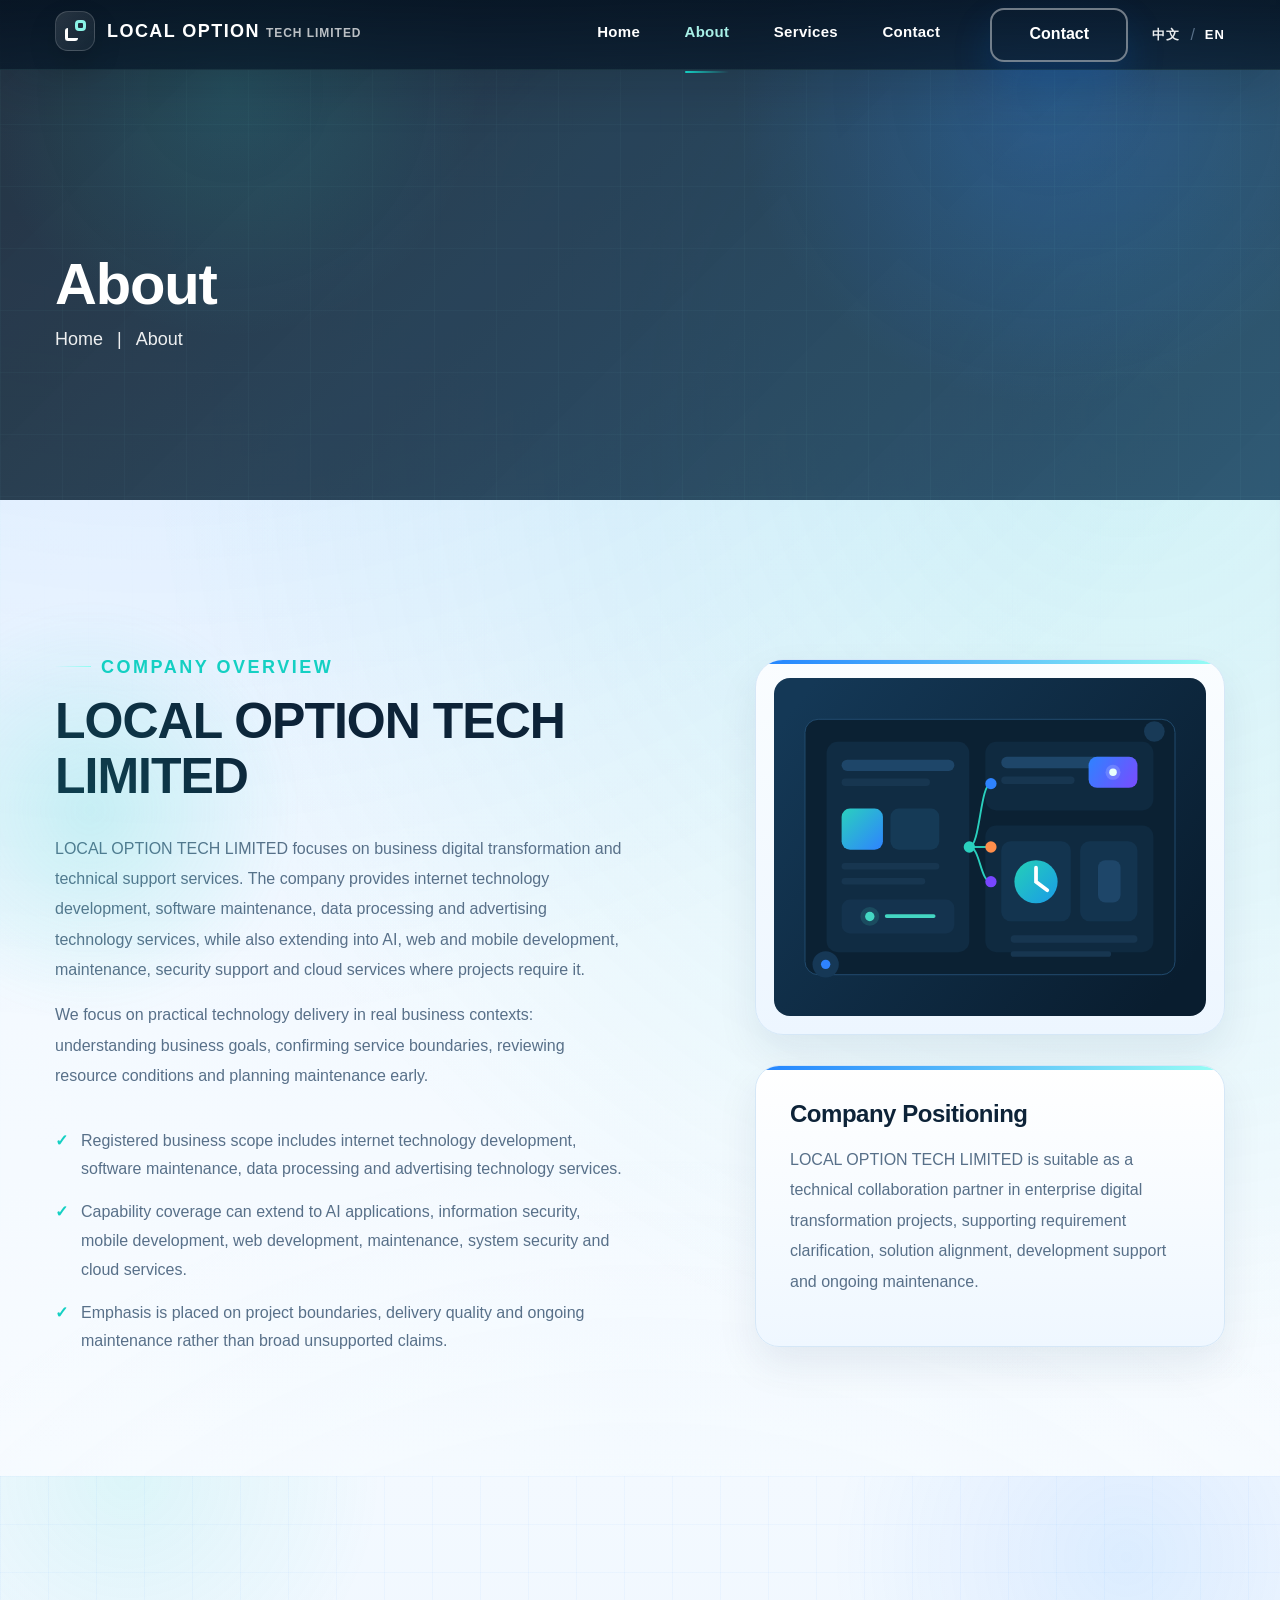
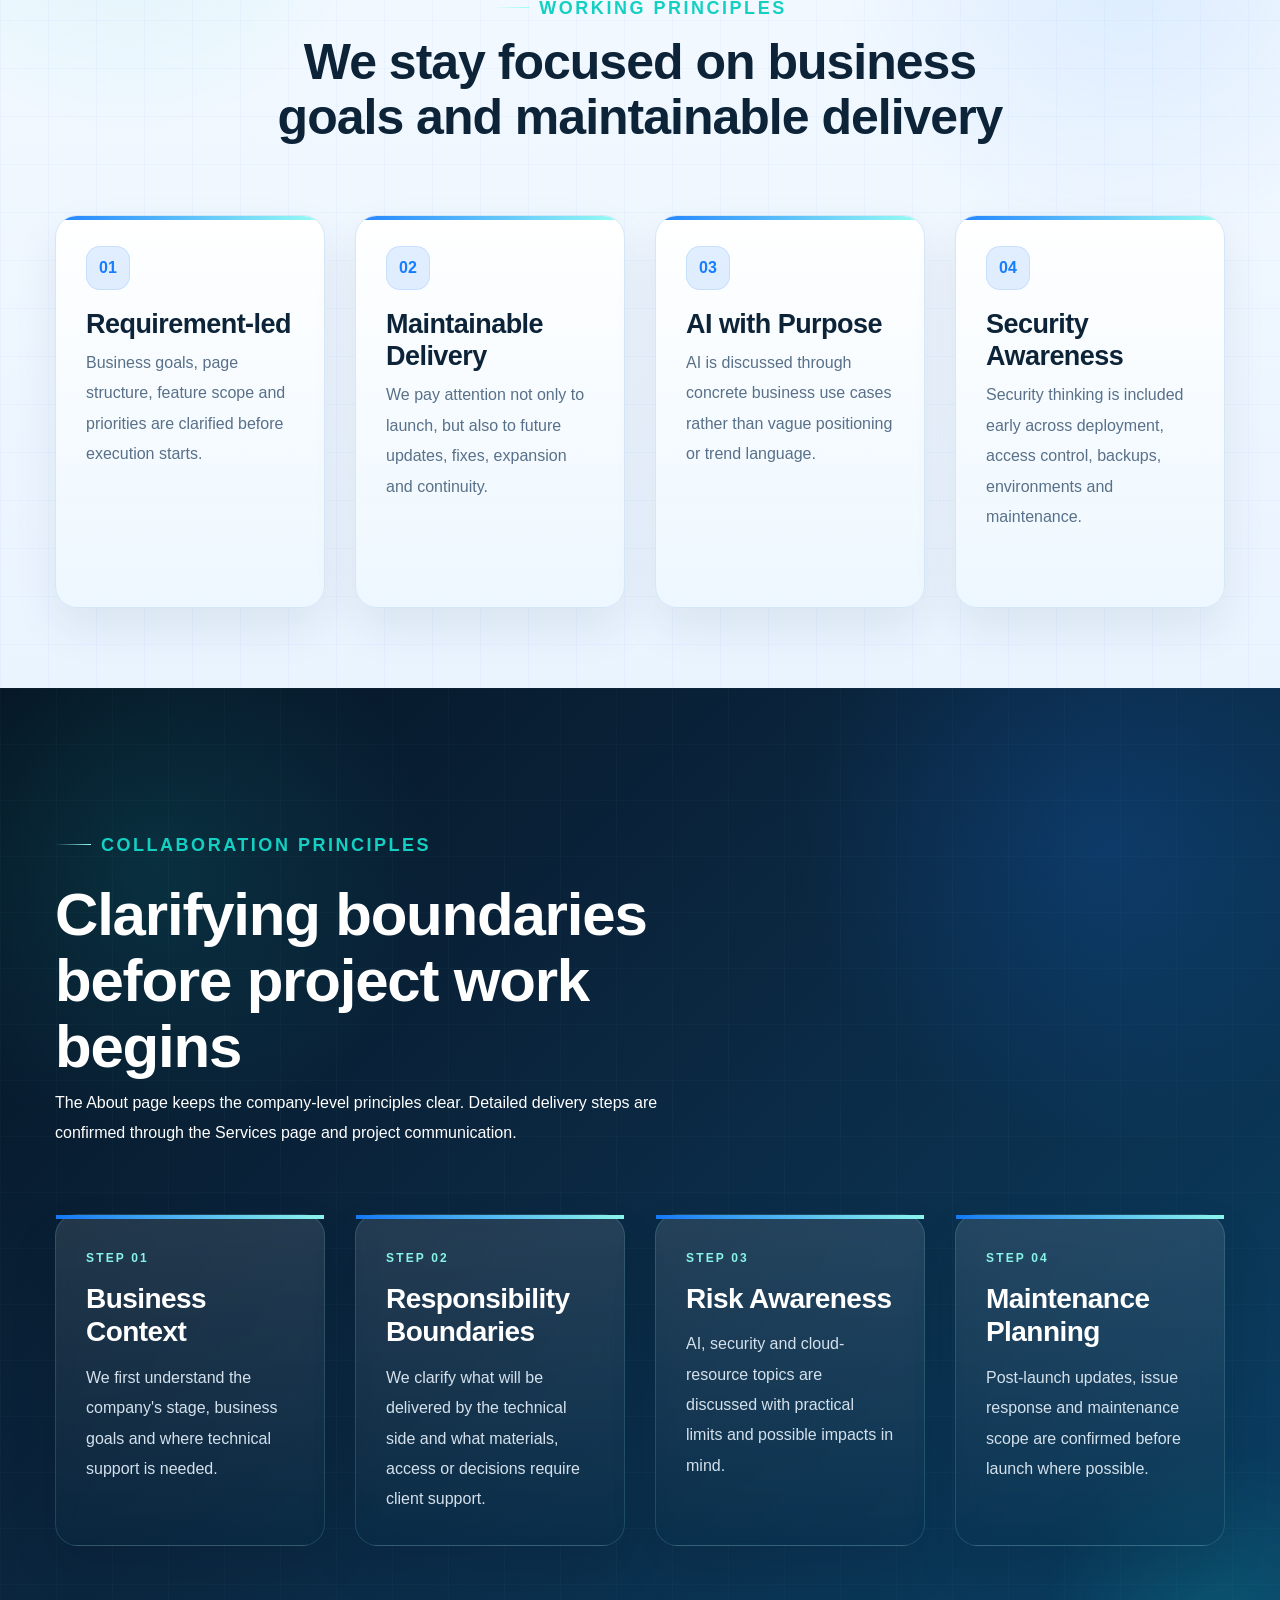
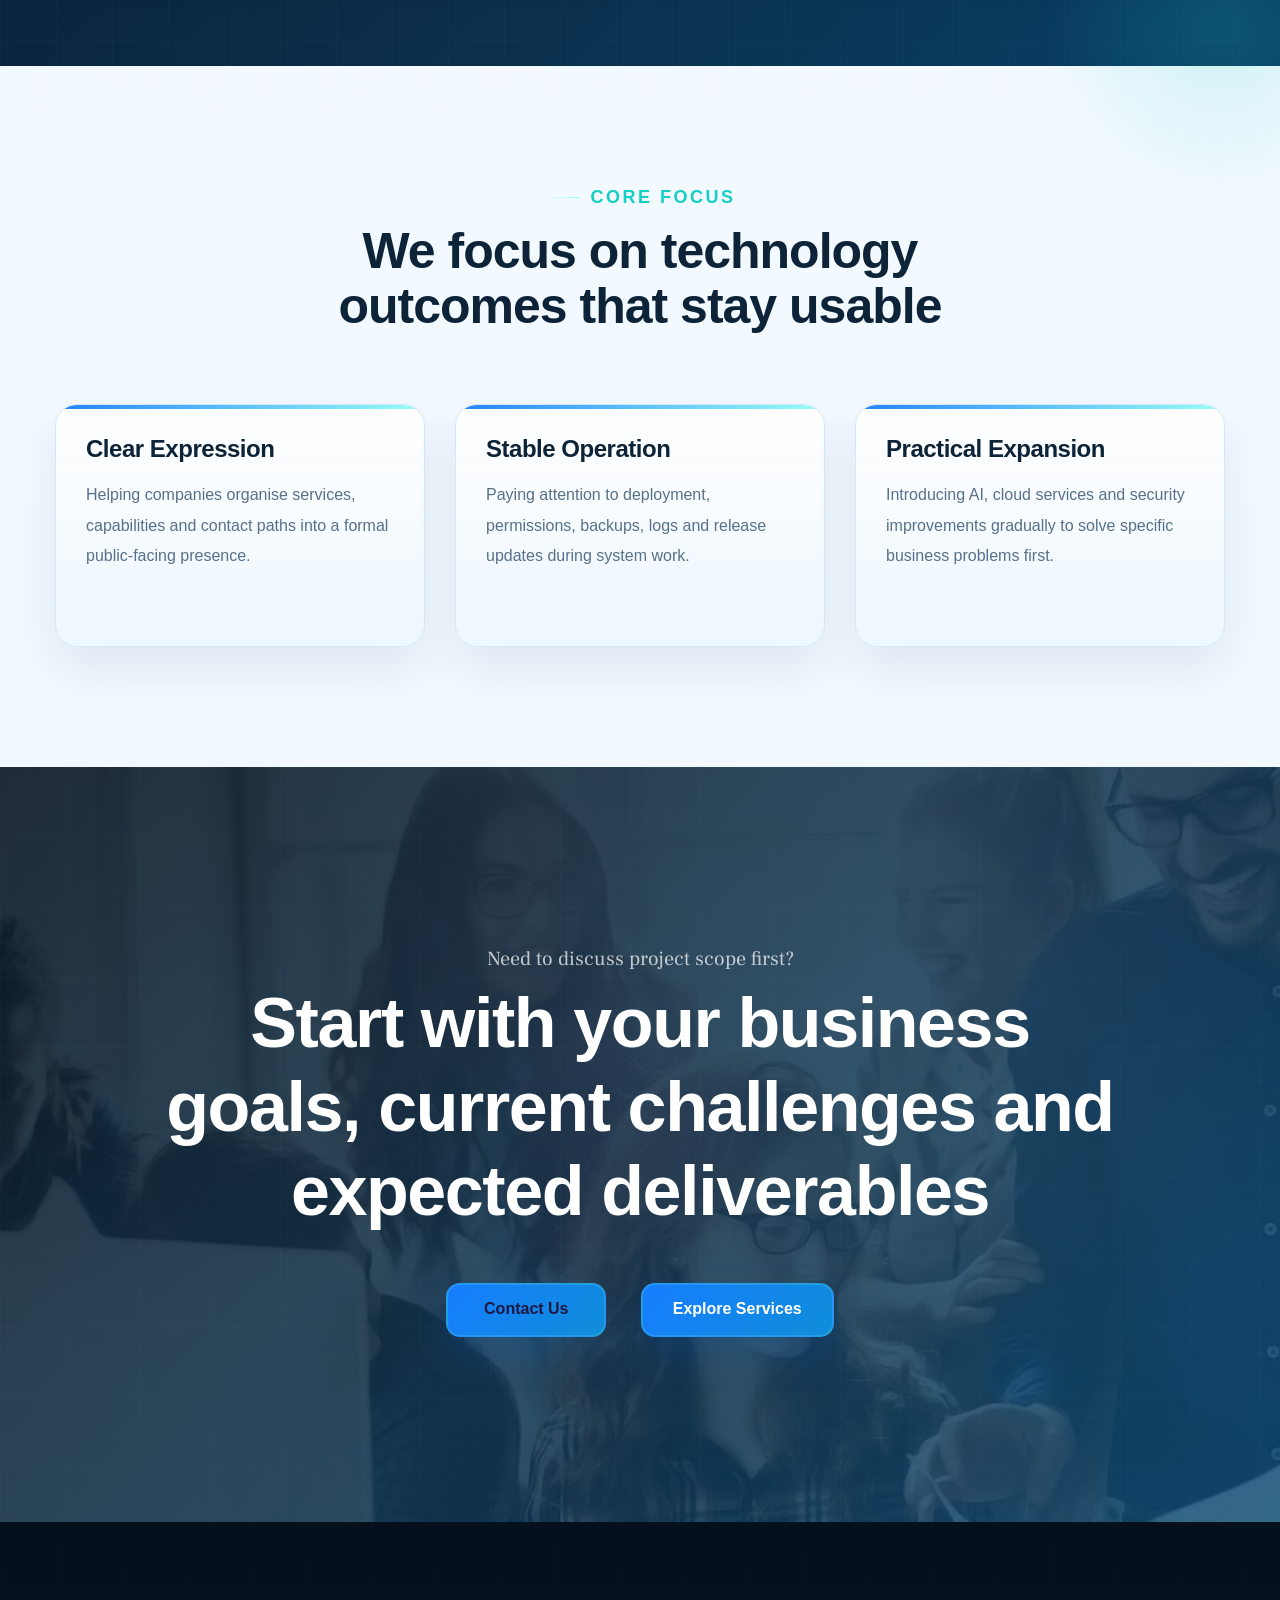
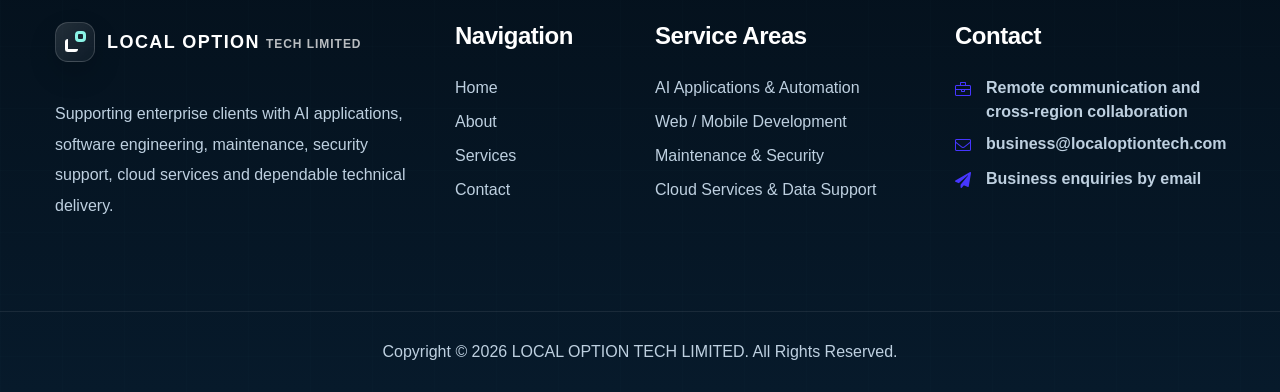
==== about-en.html @ 9682e458 "first commit" ====
<!doctype html>
<html class="no-js" lang="en">
    <head>
        <meta charset="utf-8">
        <meta http-equiv="x-ua-compatible" content="ie=edge">
        <title>About | LOCAL OPTION TECH LIMITED</title>
        <meta
            name="description"
            content="Learn about LOCAL OPTION TECH LIMITED, including company positioning, registered business scope, capability coverage and enterprise collaboration approach."
        >
        <meta name="viewport" content="width=device-width, initial-scale=1">
        <link rel="alternate" hreflang="zh-Hant" href="about.html">
        <link rel="alternate" hreflang="en" href="about-en.html">

        <link rel="shortcut icon" type="image/png" href="assets/img/favicon-32.png">
        <link rel="icon" type="image/png" sizes="32x32" href="assets/img/favicon-32.png">
        <link rel="icon" type="image/png" sizes="16x16" href="assets/img/favicon-16.png">
        <link rel="icon" type="image/svg+xml" href="assets/img/favicon.svg">
        <link rel="apple-touch-icon" sizes="180x180" href="assets/img/apple-touch-icon.png">
        <link rel="mask-icon" href="assets/img/favicon.svg" color="#19d3ff">

        <link rel="stylesheet" href="assets/css/bootstrap.min.css">
        <link rel="stylesheet" href="assets/css/slick.css">
        <link rel="stylesheet" href="assets/css/meanmenu.css">
        <link rel="stylesheet" href="assets/css/owl.carousel.min.css">
        <link rel="stylesheet" href="assets/css/animate.min.css">
        <link rel="stylesheet" href="assets/css/jquery.fancybox.min.css">
        <link rel="stylesheet" href="assets/css/fontAwesome5Pro.css">
        <link rel="stylesheet" href="assets/css/elegantFont.css">
        <link rel="stylesheet" href="assets/css/default.css">
        <link rel="stylesheet" href="assets/css/style.css">
        <link rel="stylesheet" href="assets/css/custom.css">
    </head>
    <body class="lot-inner">
        <div class="scroll-up" id="scroll" style="display: none;">
            <a href="javascript:void(0);"><i class="fas fa-level-up-alt"></i></a>
        </div>

        <header>
            <div class="header__area p-relative header__transparent">
                <div id="header__sticky" class="header__bottom">
                    <div class="container">
                        <div class="row align-items-center">
                            <div class="col-xl-3 col-lg-3 col-md-6 col-sm-6 col-6">
                                <div class="logo lot-brand">
                                    <a href="index-en.html" class="lot-brand-link" aria-label="LOCAL OPTION TECH LIMITED">
                                        <span class="lot-brand-mark" aria-hidden="true"></span>
                                        <span class="lot-brand-copy">
                                            <span class="lot-brand-title">LOCAL OPTION</span>
                                            <span class="lot-brand-subtitle">TECH LIMITED</span>
                                        </span>
                                    </a>
                                </div>
                                <div class="logo-gradient lot-brand">
                                    <a href="index-en.html" class="lot-brand-link" aria-label="LOCAL OPTION TECH LIMITED">
                                        <span class="lot-brand-mark" aria-hidden="true"></span>
                                        <span class="lot-brand-copy">
                                            <span class="lot-brand-title">LOCAL OPTION</span>
                                            <span class="lot-brand-subtitle">TECH LIMITED</span>
                                        </span>
                                    </a>
                                </div>
                            </div>
                            <div class="col-xl-9 col-lg-9 col-md-6 col-sm-6 col-6">
                                <div class="header__bottom-right d-flex justify-content-end align-items-center">
                                    <div class="main-menu">
                                        <nav id="mobile-menu">
                                            <ul>
                                                <li><a href="index-en.html">Home</a></li>
                                                <li class="lot-current"><a href="about-en.html">About</a></li>
                                                <li><a href="services-en.html">Services</a></li>
                                                <li><a href="contact-en.html">Contact</a></li>
                                            </ul>
                                        </nav>
                                    </div>
                                    <div class="header__btn d-none d-sm-block d-lg-none d-xl-block ml-50">
                                        <a href="contact-en.html" class="z-btn lot-nav-cta">Contact</a>
                                    </div>
                                    <div class="lot-lang-switch d-none d-sm-flex">
                                        <a href="about.html">中文</a>
                                        <span>/</span>
                                        <a href="about-en.html" class="active">EN</a>
                                    </div>
                                    <div class="sidebar__menu d-lg-none">
                                        <div class="sidebar-toggle-btn" id="sidebar-toggle">
                                            <span class="line"></span>
                                            <span class="line"></span>
                                            <span class="line"></span>
                                        </div>
                                    </div>
                                </div>
                            </div>
                        </div>
                    </div>
                </div>
            </div>
        </header>

        <section class="sidebar__area">
            <div class="sidebar__wrapper">
                <div class="sidebar__close">
                    <button class="sidebar__close-btn" id="sidebar__close-btn">
                        <span><i class="fal fa-times"></i></span>
                        <span>Close</span>
                    </button>
                </div>
                <div class="sidebar__tab">
                    <ul class="nav nav-tabs" id="sidebar-tab" role="tablist">
                        <li class="nav-item">
                            <a class="nav-link active" id="menu-tab" data-toggle="tab" href="#menu" role="tab" aria-controls="menu" aria-selected="true">Menu</a>
                        </li>
                        <li class="nav-item">
                            <a class="nav-link" id="info-tab" data-toggle="tab" href="#info" role="tab" aria-controls="info" aria-selected="false">Contact</a>
                        </li>
                    </ul>
                </div>
                <div class="sidebar__content">
                    <div class="tab-content" id="sidebar-tab-content">
                        <div class="tab-pane fade show active" id="menu" role="tabpanel" aria-labelledby="menu-tab">
                            <div class="logo mb-40 lot-brand">
                                <a href="index-en.html" class="lot-brand-link" aria-label="LOCAL OPTION TECH LIMITED">
                                    <span class="lot-brand-mark" aria-hidden="true"></span>
                                    <span class="lot-brand-copy">
                                        <span class="lot-brand-title">LOCAL OPTION</span>
                                        <span class="lot-brand-subtitle">TECH LIMITED</span>
                                    </span>
                                </a>
                            </div>
                            <div class="mobile-menu"></div>
                        </div>
                        <div class="tab-pane fade" id="info" role="tabpanel" aria-labelledby="info-tab">
                            <div class="sidebar__info">
                                <div class="logo mb-40 lot-brand">
                                <a href="index-en.html" class="lot-brand-link" aria-label="LOCAL OPTION TECH LIMITED">
                                    <span class="lot-brand-mark" aria-hidden="true"></span>
                                    <span class="lot-brand-copy">
                                        <span class="lot-brand-title">LOCAL OPTION</span>
                                        <span class="lot-brand-subtitle">TECH LIMITED</span>
                                    </span>
                                </a>
                            </div>
                                <p class="lot-sidebar-copy">
                                    Starting from the formal registered scope and extending into AI, development,
                                    operations, security and cloud-related business support.
                                </p>
                                <div class="lot-mobile-lang">
                                    <a href="about.html">中文</a>
                                    <span>/</span>
                                    <a href="about-en.html">EN</a>
                                </div>
                                <a href="contact-en.html" class="z-btn z-btn-white">Contact Us</a>
                                <div class="sidebar__contact mt-30">
                                    <ul class="lot-sidebar-list">
                                        <li>
                                            <div class="icon">
                                                <i class="fal fa-briefcase"></i>
                                            </div>
                                            <div class="text">
                                                <span>Remote communication and project collaboration</span>
                                            </div>
                                        </li>
                                        <li>
                                            <div class="icon">
                                                <i class="fal fa-envelope"></i>
                                            </div>
                                            <div class="text">
                                                <span><a href="mailto:business@localoptiontech.com">business@localoptiontech.com</a></span>
                                            </div>
                                        </li>
                                        <li>
                                            <div class="icon">
                                                <i class="fas fa-paper-plane"></i>
                                            </div>
                                            <div class="text">
                                                <span>Business enquiries by email</span>
                                            </div>
                                        </li>
                                    </ul>
                                </div>
                            </div>
                        </div>
                    </div>
                </div>
            </div>
        </section>
        <div class="body-overlay"></div>

        <main>
            <section class="page__title lot-page-title p-relative d-flex align-items-center fix">
                <div class="container">
                    <div class="row">
                        <div class="col-xl-12">
                            <div class="page__title-content mt-100">
                                <h2>About</h2>
                                <nav aria-label="breadcrumb">
                                    <ol class="breadcrumb">
                                        <li class="breadcrumb-item"><a href="index-en.html">Home</a></li>
                                        <li class="breadcrumb-item active" aria-current="page">About</li>
                                    </ol>
                                </nav>
                            </div>
                        </div>
                    </div>
                </div>
            </section>

            <section class="about__area pt-150 pb-120">
                <div class="container">
                    <div class="row align-items-center">
                        <div class="col-xl-6 col-lg-6">
                            <div class="section__title section__title-3 mb-30">
                                <span>Company Overview</span>
                                <h2>LOCAL OPTION TECH LIMITED</h2>
                            </div>
                            <p>
                                LOCAL OPTION TECH LIMITED focuses on business digital transformation and technical support services.
                                The company provides internet technology development, software maintenance, data processing and
                                advertising technology services, while also extending into AI, web and mobile development,
                                maintenance, security support and cloud services where projects require it.
                            </p>
                            <p>
                                We focus on practical technology delivery in real business contexts: understanding business goals,
                                confirming service boundaries, reviewing resource conditions and planning maintenance early.
                            </p>
                            <ul class="lot-check-list mt-35">
                                <li>Registered business scope includes internet technology development, software maintenance, data processing and advertising technology services.</li>
                                <li>Capability coverage can extend to AI applications, information security, mobile development, web development, maintenance, system security and cloud services.</li>
                                <li>Emphasis is placed on project boundaries, delivery quality and ongoing maintenance rather than broad unsupported claims.</li>
                            </ul>
                        </div>
                        <div class="col-xl-5 offset-xl-1 col-lg-6">
                            <div class="lot-illustration-card mb-30 wow fadeInUp" data-wow-delay=".2s">
                                <img src="assets/img/lot/about-enterprise.svg" alt="LOCAL OPTION TECH enterprise service coverage visual">
                            </div>
                            <div class="lot-text-slab wow fadeInUp" data-wow-delay=".4s">
                                <h3>Company Positioning</h3>
                                <p>
                                    LOCAL OPTION TECH LIMITED is suitable as a technical collaboration partner in enterprise
                                    digital transformation projects, supporting requirement clarification, solution alignment,
                                    development support and ongoing maintenance.
                                </p>
                            </div>
                        </div>
                    </div>
                </div>
            </section>

            <section class="services__area lot-service-summary pt-115 pb-80">
                <div class="container">
                    <div class="row">
                        <div class="col-xl-8 offset-xl-2 col-lg-10 offset-lg-1">
                            <div class="section__title section__title-3 text-center mb-70">
                                <span>Working Principles</span>
                                <h2>We stay focused on business goals and maintainable delivery</h2>
                            </div>
                        </div>
                    </div>
                    <div class="row">
                        <div class="col-xl-3 col-lg-6 col-md-6">
                            <div class="lot-pillar-card wow fadeInUp" data-wow-delay=".2s">
                                <span class="lot-pillar-no">01</span>
                                <h3>Requirement-led</h3>
                                <p>Business goals, page structure, feature scope and priorities are clarified before execution starts.</p>
                            </div>
                        </div>
                        <div class="col-xl-3 col-lg-6 col-md-6">
                            <div class="lot-pillar-card wow fadeInUp" data-wow-delay=".3s">
                                <span class="lot-pillar-no">02</span>
                                <h3>Maintainable Delivery</h3>
                                <p>We pay attention not only to launch, but also to future updates, fixes, expansion and continuity.</p>
                            </div>
                        </div>
                        <div class="col-xl-3 col-lg-6 col-md-6">
                            <div class="lot-pillar-card wow fadeInUp" data-wow-delay=".4s">
                                <span class="lot-pillar-no">03</span>
                                <h3>AI with Purpose</h3>
                                <p>AI is discussed through concrete business use cases rather than vague positioning or trend language.</p>
                            </div>
                        </div>
                        <div class="col-xl-3 col-lg-6 col-md-6">
                            <div class="lot-pillar-card wow fadeInUp" data-wow-delay=".5s">
                                <span class="lot-pillar-no">04</span>
                                <h3>Security Awareness</h3>
                                <p>Security thinking is included early across deployment, access control, backups, environments and maintenance.</p>
                            </div>
                        </div>
                    </div>
                </div>
            </section>

            <section class="lot-process-area pt-140 pb-120">
                <div class="container">
                    <div class="row align-items-end mb-50">
                        <div class="col-xl-7 col-lg-8">
                            <div class="section__title section__title-2">
                                <span>Collaboration Principles</span>
                                <h2>Clarifying boundaries before project work begins</h2>
                                <p>
                                    The About page keeps the company-level principles clear. Detailed delivery steps are
                                    confirmed through the Services page and project communication.
                                </p>
                            </div>
                        </div>
                    </div>
                    <div class="row">
                        <div class="col-xl-3 col-lg-6 col-md-6">
                            <div class="lot-process-card wow fadeInUp" data-wow-delay=".2s">
                                <span class="lot-process-step">Step 01</span>
                                <h3>Business Context</h3>
                                <p>We first understand the company's stage, business goals and where technical support is needed.</p>
                            </div>
                        </div>
                        <div class="col-xl-3 col-lg-6 col-md-6">
                            <div class="lot-process-card wow fadeInUp" data-wow-delay=".3s">
                                <span class="lot-process-step">Step 02</span>
                                <h3>Responsibility Boundaries</h3>
                                <p>We clarify what will be delivered by the technical side and what materials, access or decisions require client support.</p>
                            </div>
                        </div>
                        <div class="col-xl-3 col-lg-6 col-md-6">
                            <div class="lot-process-card wow fadeInUp" data-wow-delay=".4s">
                                <span class="lot-process-step">Step 03</span>
                                <h3>Risk Awareness</h3>
                                <p>AI, security and cloud-resource topics are discussed with practical limits and possible impacts in mind.</p>
                            </div>
                        </div>
                        <div class="col-xl-3 col-lg-6 col-md-6">
                            <div class="lot-process-card wow fadeInUp" data-wow-delay=".5s">
                                <span class="lot-process-step">Step 04</span>
                                <h3>Maintenance Planning</h3>
                                <p>Post-launch updates, issue response and maintenance scope are confirmed before launch where possible.</p>
                            </div>
                        </div>
                    </div>
                </div>
            </section>

            <section class="about__area pt-115 pb-120">
                <div class="container">
                    <div class="row">
                        <div class="col-xl-8 offset-xl-2 col-lg-10 offset-lg-1">
                            <div class="section__title section__title-3 text-center mb-70">
                                <span>Core Focus</span>
                                <h2>We focus on technology outcomes that stay usable</h2>
                            </div>
                        </div>
                    </div>
                    <div class="row">
                        <div class="col-xl-4 col-lg-4 col-md-6">
                            <div class="lot-detail-card mb-30 wow fadeInUp" data-wow-delay=".2s">
                                <h3>Clear Expression</h3>
                                <p>Helping companies organise services, capabilities and contact paths into a formal public-facing presence.</p>
                            </div>
                        </div>
                        <div class="col-xl-4 col-lg-4 col-md-6">
                            <div class="lot-detail-card mb-30 wow fadeInUp" data-wow-delay=".3s">
                                <h3>Stable Operation</h3>
                                <p>Paying attention to deployment, permissions, backups, logs and release updates during system work.</p>
                            </div>
                        </div>
                        <div class="col-xl-4 col-lg-4 col-md-6">
                            <div class="lot-detail-card mb-30 wow fadeInUp" data-wow-delay=".4s">
                                <h3>Practical Expansion</h3>
                                <p>Introducing AI, cloud services and security improvements gradually to solve specific business problems first.</p>
                            </div>
                        </div>
                    </div>
                </div>
            </section>

            <section class="cta__area lot-cta pt-180 pb-155">
                <div class="container">
                    <div class="row">
                        <div class="col-xl-10 offset-xl-1">
                            <div class="cta__content text-center">
                                <span class="wow fadeInUp" data-wow-delay=".2s">Need to discuss project scope first?</span>
                                <h1 class="wow fadeInUp" data-wow-delay=".4s">Start with your business goals, current challenges and expected deliverables</h1>
                                <div class="cta__btn wow fadeInUp" data-wow-delay=".6s">
                                    <a href="contact-en.html" class="z-btn z-btn-white mb-30">Contact Us</a>
                                    <a href="services-en.html" class="z-btn z-btn-transparent mb-30">Explore Services</a>
                                </div>
                            </div>
                        </div>
                    </div>
                </div>
            </section>
        </main>

        <footer>
            <div class="footer__area pt-100">
                <div class="footer__top pb-45">
                    <div class="container">
                        <div class="row">
                            <div class="col-xl-4 col-lg-4 col-md-6 col-sm-6">
                                <div class="footer__widget lot-footer-brand mb-45 wow fadeInUp" data-wow-delay=".2s">
                                    <div class="footer__widget-title mb-30">
                                        <div class="lot-brand">
                                            <a href="index-en.html" class="lot-brand-link" aria-label="LOCAL OPTION TECH LIMITED">
                                                <span class="lot-brand-mark" aria-hidden="true"></span>
                                                <span class="lot-brand-copy">
                                                    <span class="lot-brand-title">LOCAL OPTION</span>
                                                    <span class="lot-brand-subtitle">TECH LIMITED</span>
                                                </span>
                                            </a>
                                        </div>
                                    </div>
                                    <div class="footer__widget-content">
                                        <p>
                                            Supporting enterprise clients with AI applications, software engineering,
                                            maintenance, security support, cloud services and dependable technical delivery.
                                        </p>
                                    </div>
                                </div>
                            </div>
                            <div class="col-xl-2 col-lg-2 col-md-6 col-sm-6">
                                <div class="footer__widget mb-45 wow fadeInUp" data-wow-delay=".3s">
                                    <div class="footer__widget-title">
                                        <h4>Navigation</h4>
                                    </div>
                                    <div class="footer__widget-content">
                                        <div class="footer__links">
                                            <ul>
                                                <li><a href="index-en.html">Home</a></li>
                                                <li><a href="about-en.html">About</a></li>
                                                <li><a href="services-en.html">Services</a></li>
                                                <li><a href="contact-en.html">Contact</a></li>
                                            </ul>
                                        </div>
                                    </div>
                                </div>
                            </div>
                            <div class="col-xl-3 col-lg-3 col-md-6 col-sm-6">
                                <div class="footer__widget mb-45 wow fadeInUp" data-wow-delay=".4s">
                                    <div class="footer__widget-title">
                                        <h4>Service Areas</h4>
                                    </div>
                                    <div class="footer__widget-content">
                                        <div class="footer__links">
                                            <ul>
                                                <li><a href="services-en.html">AI Applications &amp; Automation</a></li>
                                                <li><a href="services-en.html">Web / Mobile Development</a></li>
                                                <li><a href="services-en.html">Maintenance &amp; Security</a></li>
                                                <li><a href="services-en.html">Cloud Services &amp; Data Support</a></li>
                                            </ul>
                                        </div>
                                    </div>
                                </div>
                            </div>
                            <div class="col-xl-3 col-lg-3 col-md-6 col-sm-6">
                                <div class="footer__widget mb-45 wow fadeInUp" data-wow-delay=".5s">
                                    <div class="footer__widget-title">
                                        <h4>Contact</h4>
                                    </div>
                                    <div class="footer__widget-content">
                                        <div class="footer__info">
                                            <ul>
                                                <li>
                                                    <div class="icon">
                                                        <i class="fal fa-briefcase"></i>
                                                    </div>
                                                    <div class="text">
                                                        <span>Remote communication and cross-region collaboration</span>
                                                    </div>
                                                </li>
                                                <li>
                                                    <div class="icon">
                                                        <i class="fal fa-envelope"></i>
                                                    </div>
                                                    <div class="text">
                                                        <span><a href="mailto:business@localoptiontech.com">business@localoptiontech.com</a></span>
                                                    </div>
                                                </li>
                                                <li>
                                                    <div class="icon">
                                                        <i class="fas fa-paper-plane"></i>
                                                    </div>
                                                    <div class="text">
                                                        <span>Business enquiries by email</span>
                                                    </div>
                                                </li>
                                            </ul>
                                        </div>
                                    </div>
                                </div>
                            </div>
                        </div>
                    </div>
                </div>
                <div class="footer__copyright">
                    <div class="container">
                        <div class="row align-items-center">
                            <div class="col-xl-12">
                                <div class="footer__copyright-text text-center">
                                    <p>Copyright © 2026 LOCAL OPTION TECH LIMITED. All Rights Reserved.</p>
                                </div>
                            </div>
                        </div>
                    </div>
                </div>
            </div>
        </footer>

        <script src="assets/js/vendor/jquery-3.5.1.min.js"></script>
        <script src="assets/js/vendor/waypoints.min.js"></script>
        <script src="assets/js/bootstrap.bundle.min.js"></script>
        <script src="assets/js/jquery.meanmenu.js"></script>
        <script src="assets/js/slick.min.js"></script>
        <script src="assets/js/jquery.fancybox.min.js"></script>
        <script src="assets/js/jquery.counterup.min.js"></script>
        <script src="assets/js/isotope.pkgd.min.js"></script>
        <script src="assets/js/owl.carousel.min.js"></script>
        <script src="assets/js/ajax-form.js"></script>
        <script src="assets/js/wow.min.js"></script>
        <script src="assets/js/imagesloaded.pkgd.min.js"></script>
        <script src="assets/js/main.js"></script>
    </body>
</html>
---- assets/css/elegantFont.css ----
@font-face {
	font-family: 'ElegantIcons';
	src:url('../fonts/ElegantIcons.eot');
	src:url('../fonts/ElegantIcons.eot?#iefix') format('embedded-opentype'),
		url('../fonts/ElegantIcons.woff') format('woff'),
		url('../fonts/ElegantIcons.ttf') format('truetype'),
		url('../fonts/ElegantIcons.svg#ElegantIcons') format('svg');
	font-weight: normal;
	font-style: normal;
}

/* Use the following CSS code if you want to use data attributes for inserting your icons */
[data-icon]:before {
	font-family: 'ElegantIcons';
	content: attr(data-icon);
	speak: none;
	font-weight: normal;
	font-variant: normal;
	text-transform: none;
	line-height: 1;
	-webkit-font-smoothing: antialiased;
	-moz-osx-font-smoothing: grayscale;
}

/* Use the following CSS code if you want to have a class per icon */
/*
Instead of a list of all class selectors,
you can use the generic selector below, but it's slower:
[class*="your-class-prefix"] {
*/
.arrow_up, .arrow_down, .arrow_left, .arrow_right, .arrow_left-up, .arrow_right-up, .arrow_right-down, .arrow_left-down, .arrow-up-down, .arrow_up-down_alt, .arrow_left-right_alt, .arrow_left-right, .arrow_expand_alt2, .arrow_expand_alt, .arrow_condense, .arrow_expand, .arrow_move, .arrow_carrot-up, .arrow_carrot-down, .arrow_carrot-left, .arrow_carrot-right, .arrow_carrot-2up, .arrow_carrot-2down, .arrow_carrot-2left, .arrow_carrot-2right, .arrow_carrot-up_alt2, .arrow_carrot-down_alt2, .arrow_carrot-left_alt2, .arrow_carrot-right_alt2, .arrow_carrot-2up_alt2, .arrow_carrot-2down_alt2, .arrow_carrot-2left_alt2, .arrow_carrot-2right_alt2, .arrow_triangle-up, .arrow_triangle-down, .arrow_triangle-left, .arrow_triangle-right, .arrow_triangle-up_alt2, .arrow_triangle-down_alt2, .arrow_triangle-left_alt2, .arrow_triangle-right_alt2, .arrow_back, .icon_minus-06, .icon_plus, .icon_close, .icon_check, .icon_minus_alt2, .icon_plus_alt2, .icon_close_alt2, .icon_check_alt2, .icon_zoom-out_alt, .icon_zoom-in_alt, .icon_search, .icon_box-empty, .icon_box-selected, .icon_minus-box, .icon_plus-box, .icon_box-checked, .icon_circle-empty, .icon_circle-slelected, .icon_stop_alt2, .icon_stop, .icon_pause_alt2, .icon_pause, .icon_menu, .icon_menu-square_alt2, .icon_menu-circle_alt2, .icon_ul, .icon_ol, .icon_adjust-horiz, .icon_adjust-vert, .icon_document_alt, .icon_documents_alt, .icon_pencil, .icon_pencil-edit_alt, .icon_pencil-edit, .icon_folder-alt, .icon_folder-open_alt, .icon_folder-add_alt, .icon_info_alt, .icon_error-oct_alt, .icon_error-circle_alt, .icon_error-triangle_alt, .icon_question_alt2, .icon_question, .icon_comment_alt, .icon_chat_alt, .icon_vol-mute_alt, .icon_volume-low_alt, .icon_volume-high_alt, .icon_quotations, .icon_quotations_alt2, .icon_clock_alt, .icon_lock_alt, .icon_lock-open_alt, .icon_key_alt, .icon_cloud_alt, .icon_cloud-upload_alt, .icon_cloud-download_alt, .icon_image, .icon_images, .icon_lightbulb_alt, .icon_gift_alt, .icon_house_alt, .icon_genius, .icon_mobile, .icon_tablet, .icon_laptop, .icon_desktop, .icon_camera_alt, .icon_mail_alt, .icon_cone_alt, .icon_ribbon_alt, .icon_bag_alt, .icon_creditcard, .icon_cart_alt, .icon_paperclip, .icon_tag_alt, .icon_tags_alt, .icon_trash_alt, .icon_cursor_alt, .icon_mic_alt, .icon_compass_alt, .icon_pin_alt, .icon_pushpin_alt, .icon_map_alt, .icon_drawer_alt, .icon_toolbox_alt, .icon_book_alt, .icon_calendar, .icon_film, .icon_table, .icon_contacts_alt, .icon_headphones, .icon_lifesaver, .icon_piechart, .icon_refresh, .icon_link_alt, .icon_link, .icon_loading, .icon_blocked, .icon_archive_alt, .icon_heart_alt, .icon_star_alt, .icon_star-half_alt, .icon_star, .icon_star-half, .icon_tools, .icon_tool, .icon_cog, .icon_cogs, .arrow_up_alt, .arrow_down_alt, .arrow_left_alt, .arrow_right_alt, .arrow_left-up_alt, .arrow_right-up_alt, .arrow_right-down_alt, .arrow_left-down_alt, .arrow_condense_alt, .arrow_expand_alt3, .arrow_carrot_up_alt, .arrow_carrot-down_alt, .arrow_carrot-left_alt, .arrow_carrot-right_alt, .arrow_carrot-2up_alt, .arrow_carrot-2dwnn_alt, .arrow_carrot-2left_alt, .arrow_carrot-2right_alt, .arrow_triangle-up_alt, .arrow_triangle-down_alt, .arrow_triangle-left_alt, .arrow_triangle-right_alt, .icon_minus_alt, .icon_plus_alt, .icon_close_alt, .icon_check_alt, .icon_zoom-out, .icon_zoom-in, .icon_stop_alt, .icon_menu-square_alt, .icon_menu-circle_alt, .icon_document, .icon_documents, .icon_pencil_alt, .icon_folder, .icon_folder-open, .icon_folder-add, .icon_folder_upload, .icon_folder_download, .icon_info, .icon_error-circle, .icon_error-oct, .icon_error-triangle, .icon_question_alt, .icon_comment, .icon_chat, .icon_vol-mute, .icon_volume-low, .icon_volume-high, .icon_quotations_alt, .icon_clock, .icon_lock, .icon_lock-open, .icon_key, .icon_cloud, .icon_cloud-upload, .icon_cloud-download, .icon_lightbulb, .icon_gift, .icon_house, .icon_camera, .icon_mail, .icon_cone, .icon_ribbon, .icon_bag, .icon_cart, .icon_tag, .icon_tags, .icon_trash, .icon_cursor, .icon_mic, .icon_compass, .icon_pin, .icon_pushpin, .icon_map, .icon_drawer, .icon_toolbox, .icon_book, .icon_contacts, .icon_archive, .icon_heart, .icon_profile, .icon_group, .icon_grid-2x2, .icon_grid-3x3, .icon_music, .icon_pause_alt, .icon_phone, .icon_upload, .icon_download, .social_facebook, .social_twitter, .social_pinterest, .social_googleplus, .social_tumblr, .social_tumbleupon, .social_wordpress, .social_instagram, .social_dribbble, .social_vimeo, .social_linkedin, .social_rss, .social_deviantart, .social_share, .social_myspace, .social_skype, .social_youtube, .social_picassa, .social_googledrive, .social_flickr, .social_blogger, .social_spotify, .social_delicious, .social_facebook_circle, .social_twitter_circle, .social_pinterest_circle, .social_googleplus_circle, .social_tumblr_circle, .social_stumbleupon_circle, .social_wordpress_circle, .social_instagram_circle, .social_dribbble_circle, .social_vimeo_circle, .social_linkedin_circle, .social_rss_circle, .social_deviantart_circle, .social_share_circle, .social_myspace_circle, .social_skype_circle, .social_youtube_circle, .social_picassa_circle, .social_googledrive_alt2, .social_flickr_circle, .social_blogger_circle, .social_spotify_circle, .social_delicious_circle, .social_facebook_square, .social_twitter_square, .social_pinterest_square, .social_googleplus_square, .social_tumblr_square, .social_stumbleupon_square, .social_wordpress_square, .social_instagram_square, .social_dribbble_square, .social_vimeo_square, .social_linkedin_square, .social_rss_square, .social_deviantart_square, .social_share_square, .social_myspace_square, .social_skype_square, .social_youtube_square, .social_picassa_square, .social_googledrive_square, .social_flickr_square, .social_blogger_square, .social_spotify_square, .social_delicious_square, .icon_printer, .icon_calulator, .icon_building, .icon_floppy, .icon_drive, .icon_search-2, .icon_id, .icon_id-2, .icon_puzzle, .icon_like, .icon_dislike, .icon_mug, .icon_currency, .icon_wallet, .icon_pens, .icon_easel, .icon_flowchart, .icon_datareport, .icon_briefcase, .icon_shield, .icon_percent, .icon_globe, .icon_globe-2, .icon_target, .icon_hourglass, .icon_balance, .icon_rook, .icon_printer-alt, .icon_calculator_alt, .icon_building_alt, .icon_floppy_alt, .icon_drive_alt, .icon_search_alt, .icon_id_alt, .icon_id-2_alt, .icon_puzzle_alt, .icon_like_alt, .icon_dislike_alt, .icon_mug_alt, .icon_currency_alt, .icon_wallet_alt, .icon_pens_alt, .icon_easel_alt, .icon_flowchart_alt, .icon_datareport_alt, .icon_briefcase_alt, .icon_shield_alt, .icon_percent_alt, .icon_globe_alt, .icon_clipboard {
	font-family: 'ElegantIcons';
	speak: none;
	font-style: normal;
	font-weight: normal;
	font-variant: normal;
	text-transform: none;
	line-height: 1;
	-webkit-font-smoothing: antialiased;
}
.arrow_up:before {
	content: "\21";
}
.arrow_down:before {
	content: "\22";
}
.arrow_left:before {
	content: "\23";
}
.arrow_right:before {
	content: "\24";
}
.arrow_left-up:before {
	content: "\25";
}
.arrow_right-up:before {
	content: "\26";
}
.arrow_right-down:before {
	content: "\27";
}
.arrow_left-down:before {
	content: "\28";
}
.arrow-up-down:before {
	content: "\29";
}
.arrow_up-down_alt:before {
	content: "\2a";
}
.arrow_left-right_alt:before {
	content: "\2b";
}
.arrow_left-right:before {
	content: "\2c";
}
.arrow_expand_alt2:before {
	content: "\2d";
}
.arrow_expand_alt:before {
	content: "\2e";
}
.arrow_condense:before {
	content: "\2f";
}
.arrow_expand:before {
	content: "\30";
}
.arrow_move:before {
	content: "\31";
}
.arrow_carrot-up:before {
	content: "\32";
}
.arrow_carrot-down:before {
	content: "\33";
}
.arrow_carrot-left:before {
	content: "\34";
}
.arrow_carrot-right:before {
	content: "\35";
}
.arrow_carrot-2up:before {
	content: "\36";
}
.arrow_carrot-2down:before {
	content: "\37";
}
.arrow_carrot-2left:before {
	content: "\38";
}
.arrow_carrot-2right:before {
	content: "\39";
}
.arrow_carrot-up_alt2:before {
	content: "\3a";
}
.arrow_carrot-down_alt2:before {
	content: "\3b";
}
.arrow_carrot-left_alt2:before {
	content: "\3c";
}
.arrow_carrot-right_alt2:before {
	content: "\3d";
}
.arrow_carrot-2up_alt2:before {
	content: "\3e";
}
.arrow_carrot-2down_alt2:before {
	content: "\3f";
}
.arrow_carrot-2left_alt2:before {
	content: "\40";
}
.arrow_carrot-2right_alt2:before {
	content: "\41";
}
.arrow_triangle-up:before {
	content: "\42";
}
.arrow_triangle-down:before {
	content: "\43";
}
.arrow_triangle-left:before {
	content: "\44";
}
.arrow_triangle-right:before {
	content: "\45";
}
.arrow_triangle-up_alt2:before {
	content: "\46";
}
.arrow_triangle-down_alt2:before {
	content: "\47";
}
.arrow_triangle-left_alt2:before {
	content: "\48";
}
.arrow_triangle-right_alt2:before {
	content: "\49";
}
.arrow_back:before {
	content: "\4a";
}
.icon_minus-06:before {
	content: "\4b";
}
.icon_plus:before {
	content: "\4c";
}
.icon_close:before {
	content: "\4d";
}
.icon_check:before {
	content: "\4e";
}
.icon_minus_alt2:before {
	content: "\4f";
}
.icon_plus_alt2:before {
	content: "\50";
}
.icon_close_alt2:before {
	content: "\51";
}
.icon_check_alt2:before {
	content: "\52";
}
.icon_zoom-out_alt:before {
	content: "\53";
}
.icon_zoom-in_alt:before {
	content: "\54";
}
.icon_search:before {
	content: "\55";
}
.icon_box-empty:before {
	content: "\56";
}
.icon_box-selected:before {
	content: "\57";
}
.icon_minus-box:before {
	content: "\58";
}
.icon_plus-box:before {
	content: "\59";
}
.icon_box-checked:before {
	content: "\5a";
}
.icon_circle-empty:before {
	content: "\5b";
}
.icon_circle-slelected:before {
	content: "\5c";
}
.icon_stop_alt2:before {
	content: "\5d";
}
.icon_stop:before {
	content: "\5e";
}
.icon_pause_alt2:before {
	content: "\5f";
}
.icon_pause:before {
	content: "\60";
}
.icon_menu:before {
	content: "\61";
}
.icon_menu-square_alt2:before {
	content: "\62";
}
.icon_menu-circle_alt2:before {
	content: "\63";
}
.icon_ul:before {
	content: "\64";
}
.icon_ol:before {
	content: "\65";
}
.icon_adjust-horiz:before {
	content: "\66";
}
.icon_adjust-vert:before {
	content: "\67";
}
.icon_document_alt:before {
	content: "\68";
}
.icon_documents_alt:before {
	content: "\69";
}
.icon_pencil:before {
	content: "\6a";
}
.icon_pencil-edit_alt:before {
	content: "\6b";
}
.icon_pencil-edit:before {
	content: "\6c";
}
.icon_folder-alt:before {
	content: "\6d";
}
.icon_folder-open_alt:before {
	content: "\6e";
}
.icon_folder-add_alt:before {
	content: "\6f";
}
.icon_info_alt:before {
	content: "\70";
}
.icon_error-oct_alt:before {
	content: "\71";
}
.icon_error-circle_alt:before {
	content: "\72";
}
.icon_error-triangle_alt:before {
	content: "\73";
}
.icon_question_alt2:before {
	content: "\74";
}
.icon_question:before {
	content: "\75";
}
.icon_comment_alt:before {
	content: "\76";
}
.icon_chat_alt:before {
	content: "\77";
}
.icon_vol-mute_alt:before {
	content: "\78";
}
.icon_volume-low_alt:before {
	content: "\79";
}
.icon_volume-high_alt:before {
	content: "\7a";
}
.icon_quotations:before {
	content: "\7b";
}
.icon_quotations_alt2:before {
	content: "\7c";
}
.icon_clock_alt:before {
	content: "\7d";
}
.icon_lock_alt:before {
	content: "\7e";
}
.icon_lock-open_alt:before {
	content: "\e000";
}
.icon_key_alt:before {
	content: "\e001";
}
.icon_cloud_alt:before {
	content: "\e002";
}
.icon_cloud-upload_alt:before {
	content: "\e003";
}
.icon_cloud-download_alt:before {
	content: "\e004";
}
.icon_image:before {
	content: "\e005";
}
.icon_images:before {
	content: "\e006";
}
.icon_lightbulb_alt:before {
	content: "\e007";
}
.icon_gift_alt:before {
	content: "\e008";
}
.icon_house_alt:before {
	content: "\e009";
}
.icon_genius:before {
	content: "\e00a";
}
.icon_mobile:before {
	content: "\e00b";
}
.icon_tablet:before {
	content: "\e00c";
}
.icon_laptop:before {
	content: "\e00d";
}
.icon_desktop:before {
	content: "\e00e";
}
.icon_camera_alt:before {
	content: "\e00f";
}
.icon_mail_alt:before {
	content: "\e010";
}
.icon_cone_alt:before {
	content: "\e011";
}
.icon_ribbon_alt:before {
	content: "\e012";
}
.icon_bag_alt:before {
	content: "\e013";
}
.icon_creditcard:before {
	content: "\e014";
}
.icon_cart_alt:before {
	content: "\e015";
}
.icon_paperclip:before {
	content: "\e016";
}
.icon_tag_alt:before {
	content: "\e017";
}
.icon_tags_alt:before {
	content: "\e018";
}
.icon_trash_alt:before {
	content: "\e019";
}
.icon_cursor_alt:before {
	content: "\e01a";
}
.icon_mic_alt:before {
	content: "\e01b";
}
.icon_compass_alt:before {
	content: "\e01c";
}
.icon_pin_alt:before {
	content: "\e01d";
}
.icon_pushpin_alt:before {
	content: "\e01e";
}
.icon_map_alt:before {
	content: "\e01f";
}
.icon_drawer_alt:before {
	content: "\e020";
}
.icon_toolbox_alt:before {
	content: "\e021";
}
.icon_book_alt:before {
	content: "\e022";
}
.icon_calendar:before {
	content: "\e023";
}
.icon_film:before {
	content: "\e024";
}
.icon_table:before {
	content: "\e025";
}
.icon_contacts_alt:before {
	content: "\e026";
}
.icon_headphones:before {
	content: "\e027";
}
.icon_lifesaver:before {
	content: "\e028";
}
.icon_piechart:before {
	content: "\e029";
}
.icon_refresh:before {
	content: "\e02a";
}
.icon_link_alt:before {
	content: "\e02b";
}
.icon_link:before {
	content: "\e02c";
}
.icon_loading:before {
	content: "\e02d";
}
.icon_blocked:before {
	content: "\e02e";
}
.icon_archive_alt:before {
	content: "\e02f";
}
.icon_heart_alt:before {
	content: "\e030";
}
.icon_star_alt:before {
	content: "\e031";
}
.icon_star-half_alt:before {
	content: "\e032";
}
.icon_star:before {
	content: "\e033";
}
.icon_star-half:before {
	content: "\e034";
}
.icon_tools:before {
	content: "\e035";
}
.icon_tool:before {
	content: "\e036";
}
.icon_cog:before {
	content: "\e037";
}
.icon_cogs:before {
	content: "\e038";
}
.arrow_up_alt:before {
	content: "\e039";
}
.arrow_down_alt:before {
	content: "\e03a";
}
.arrow_left_alt:before {
	content: "\e03b";
}
.arrow_right_alt:before {
	content: "\e03c";
}
.arrow_left-up_alt:before {
	content: "\e03d";
}
.arrow_right-up_alt:before {
	content: "\e03e";
}
.arrow_right-down_alt:before {
	content: "\e03f";
}
.arrow_left-down_alt:before {
	content: "\e040";
}
.arrow_condense_alt:before {
	content: "\e041";
}
.arrow_expand_alt3:before {
	content: "\e042";
}
.arrow_carrot_up_alt:before {
	content: "\e043";
}
.arrow_carrot-down_alt:before {
	content: "\e044";
}
.arrow_carrot-left_alt:before {
	content: "\e045";
}
.arrow_carrot-right_alt:before {
	content: "\e046";
}
.arrow_carrot-2up_alt:before {
	content: "\e047";
}
.arrow_carrot-2dwnn_alt:before {
	content: "\e048";
}
.arrow_carrot-2left_alt:before {
	content: "\e049";
}
.arrow_carrot-2right_alt:before {
	content: "\e04a";
}
.arrow_triangle-up_alt:before {
	content: "\e04b";
}
.arrow_triangle-down_alt:before {
	content: "\e04c";
}
.arrow_triangle-left_alt:before {
	content: "\e04d";
}
.arrow_triangle-right_alt:before {
	content: "\e04e";
}
.icon_minus_alt:before {
	content: "\e04f";
}
.icon_plus_alt:before {
	content: "\e050";
}
.icon_close_alt:before {
	content: "\e051";
}
.icon_check_alt:before {
	content: "\e052";
}
.icon_zoom-out:before {
	content: "\e053";
}
.icon_zoom-in:before {
	content: "\e054";
}
.icon_stop_alt:before {
	content: "\e055";
}
.icon_menu-square_alt:before {
	content: "\e056";
}
.icon_menu-circle_alt:before {
	content: "\e057";
}
.icon_document:before {
	content: "\e058";
}
.icon_documents:before {
	content: "\e059";
}
.icon_pencil_alt:before {
	content: "\e05a";
}
.icon_folder:before {
	content: "\e05b";
}
.icon_folder-open:before {
	content: "\e05c";
}
.icon_folder-add:before {
	content: "\e05d";
}
.icon_folder_upload:before {
	content: "\e05e";
}
.icon_folder_download:before {
	content: "\e05f";
}
.icon_info:before {
	content: "\e060";
}
.icon_error-circle:before {
	content: "\e061";
}
.icon_error-oct:before {
	content: "\e062";
}
.icon_error-triangle:before {
	content: "\e063";
}
.icon_question_alt:before {
	content: "\e064";
}
.icon_comment:before {
	content: "\e065";
}
.icon_chat:before {
	content: "\e066";
}
.icon_vol-mute:before {
	content: "\e067";
}
.icon_volume-low:before {
	content: "\e068";
}
.icon_volume-high:before {
	content: "\e069";
}
.icon_quotations_alt:before {
	content: "\e06a";
}
.icon_clock:before {
	content: "\e06b";
}
.icon_lock:before {
	content: "\e06c";
}
.icon_lock-open:before {
	content: "\e06d";
}
.icon_key:before {
	content: "\e06e";
}
.icon_cloud:before {
	content: "\e06f";
}
.icon_cloud-upload:before {
	content: "\e070";
}
.icon_cloud-download:before {
	content: "\e071";
}
.icon_lightbulb:before {
	content: "\e072";
}
.icon_gift:before {
	content: "\e073";
}
.icon_house:before {
	content: "\e074";
}
.icon_camera:before {
	content: "\e075";
}
.icon_mail:before {
	content: "\e076";
}
.icon_cone:before {
	content: "\e077";
}
.icon_ribbon:before {
	content: "\e078";
}
.icon_bag:before {
	content: "\e079";
}
.icon_cart:before {
	content: "\e07a";
}
.icon_tag:before {
	content: "\e07b";
}
.icon_tags:before {
	content: "\e07c";
}
.icon_trash:before {
	content: "\e07d";
}
.icon_cursor:before {
	content: "\e07e";
}
.icon_mic:before {
	content: "\e07f";
}
.icon_compass:before {
	content: "\e080";
}
.icon_pin:before {
	content: "\e081";
}
.icon_pushpin:before {
	content: "\e082";
}
.icon_map:before {
	content: "\e083";
}
.icon_drawer:before {
	content: "\e084";
}
.icon_toolbox:before {
	content: "\e085";
}
.icon_book:before {
	content: "\e086";
}
.icon_contacts:before {
	content: "\e087";
}
.icon_archive:before {
	content: "\e088";
}
.icon_heart:before {
	content: "\e089";
}
.icon_profile:before {
	content: "\e08a";
}
.icon_group:before {
	content: "\e08b";
}
.icon_grid-2x2:before {
	content: "\e08c";
}
.icon_grid-3x3:before {
	content: "\e08d";
}
.icon_music:before {
	content: "\e08e";
}
.icon_pause_alt:before {
	content: "\e08f";
}
.icon_phone:before {
	content: "\e090";
}
.icon_upload:before {
	content: "\e091";
}
.icon_download:before {
	content: "\e092";
}
.social_facebook:before {
	content: "\e093";
}
.social_twitter:before {
	content: "\e094";
}
.social_pinterest:before {
	content: "\e095";
}
.social_googleplus:before {
	content: "\e096";
}
.social_tumblr:before {
	content: "\e097";
}
.social_tumbleupon:before {
	content: "\e098";
}
.social_wordpress:before {
	content: "\e099";
}
.social_instagram:before {
	content: "\e09a";
}
.social_dribbble:before {
	content: "\e09b";
}
.social_vimeo:before {
	content: "\e09c";
}
.social_linkedin:before {
	content: "\e09d";
}
.social_rss:before {
	content: "\e09e";
}
.social_deviantart:before {
	content: "\e09f";
}
.social_share:before {
	content: "\e0a0";
}
.social_myspace:before {
	content: "\e0a1";
}
.social_skype:before {
	content: "\e0a2";
}
.social_youtube:before {
	content: "\e0a3";
}
.social_picassa:before {
	content: "\e0a4";
}
.social_googledrive:before {
	content: "\e0a5";
}
.social_flickr:before {
	content: "\e0a6";
}
.social_blogger:before {
	content: "\e0a7";
}
.social_spotify:before {
	content: "\e0a8";
}
.social_delicious:before {
	content: "\e0a9";
}
.social_facebook_circle:before {
	content: "\e0aa";
}
.social_twitter_circle:before {
	content: "\e0ab";
}
.social_pinterest_circle:before {
	content: "\e0ac";
}
.social_googleplus_circle:before {
	content: "\e0ad";
}
.social_tumblr_circle:before {
	content: "\e0ae";
}
.social_stumbleupon_circle:before {
	content: "\e0af";
}
.social_wordpress_circle:before {
	content: "\e0b0";
}
.social_instagram_circle:before {
	content: "\e0b1";
}
.social_dribbble_circle:before {
	content: "\e0b2";
}
.social_vimeo_circle:before {
	content: "\e0b3";
}
.social_linkedin_circle:before {
	content: "\e0b4";
}
.social_rss_circle:before {
	content: "\e0b5";
}
.social_deviantart_circle:before {
	content: "\e0b6";
}
.social_share_circle:before {
	content: "\e0b7";
}
.social_myspace_circle:before {
	content: "\e0b8";
}
.social_skype_circle:before {
	content: "\e0b9";
}
.social_youtube_circle:before {
	content: "\e0ba";
}
.social_picassa_circle:before {
	content: "\e0bb";
}
.social_googledrive_alt2:before {
	content: "\e0bc";
}
.social_flickr_circle:before {
	content: "\e0bd";
}
.social_blogger_circle:before {
	content: "\e0be";
}
.social_spotify_circle:before {
	content: "\e0bf";
}
.social_delicious_circle:before {
	content: "\e0c0";
}
.social_facebook_square:before {
	content: "\e0c1";
}
.social_twitter_square:before {
	content: "\e0c2";
}
.social_pinterest_square:before {
	content: "\e0c3";
}
.social_googleplus_square:before {
	content: "\e0c4";
}
.social_tumblr_square:before {
	content: "\e0c5";
}
.social_stumbleupon_square:before {
	content: "\e0c6";
}
.social_wordpress_square:before {
	content: "\e0c7";
}
.social_instagram_square:before {
	content: "\e0c8";
}
.social_dribbble_square:before {
	content: "\e0c9";
}
.social_vimeo_square:before {
	content: "\e0ca";
}
.social_linkedin_square:before {
	content: "\e0cb";
}
.social_rss_square:before {
	content: "\e0cc";
}
.social_deviantart_square:before {
	content: "\e0cd";
}
.social_share_square:before {
	content: "\e0ce";
}
.social_myspace_square:before {
	content: "\e0cf";
}
.social_skype_square:before {
	content: "\e0d0";
}
.social_youtube_square:before {
	content: "\e0d1";
}
.social_picassa_square:before {
	content: "\e0d2";
}
.social_googledrive_square:before {
	content: "\e0d3";
}
.social_flickr_square:before {
	content: "\e0d4";
}
.social_blogger_square:before {
	content: "\e0d5";
}
.social_spotify_square:before {
	content: "\e0d6";
}
.social_delicious_square:before {
	content: "\e0d7";
}
.icon_printer:before {
	content: "\e103";
}
.icon_calulator:before {
	content: "\e0ee";
}
.icon_building:before {
	content: "\e0ef";
}
.icon_floppy:before {
	content: "\e0e8";
}
.icon_drive:before {
	content: "\e0ea";
}
.icon_search-2:before {
	content: "\e101";
}
.icon_id:before {
	content: "\e107";
}
.icon_id-2:before {
	content: "\e108";
}
.icon_puzzle:before {
	content: "\e102";
}
.icon_like:before {
	content: "\e106";
}
.icon_dislike:before {
	content: "\e0eb";
}
.icon_mug:before {
	content: "\e105";
}
.icon_currency:before {
	content: "\e0ed";
}
.icon_wallet:before {
	content: "\e100";
}
.icon_pens:before {
	content: "\e104";
}
.icon_easel:before {
	content: "\e0e9";
}
.icon_flowchart:before {
	content: "\e109";
}
.icon_datareport:before {
	content: "\e0ec";
}
.icon_briefcase:before {
	content: "\e0fe";
}
.icon_shield:before {
	content: "\e0f6";
}
.icon_percent:before {
	content: "\e0fb";
}
.icon_globe:before {
	content: "\e0e2";
}
.icon_globe-2:before {
	content: "\e0e3";
}
.icon_target:before {
	content: "\e0f5";
}
.icon_hourglass:before {
	content: "\e0e1";
}
.icon_balance:before {
	content: "\e0ff";
}
.icon_rook:before {
	content: "\e0f8";
}
.icon_printer-alt:before {
	content: "\e0fa";
}
.icon_calculator_alt:before {
	content: "\e0e7";
}
.icon_building_alt:before {
	content: "\e0fd";
}
.icon_floppy_alt:before {
	content: "\e0e4";
}
.icon_drive_alt:before {
	content: "\e0e5";
}
.icon_search_alt:before {
	content: "\e0f7";
}
.icon_id_alt:before {
	content: "\e0e0";
}
.icon_id-2_alt:before {
	content: "\e0fc";
}
.icon_puzzle_alt:before {
	content: "\e0f9";
}
.icon_like_alt:before {
	content: "\e0dd";
}
.icon_dislike_alt:before {
	content: "\e0f1";
}
.icon_mug_alt:before {
	content: "\e0dc";
}
.icon_currency_alt:before {
	content: "\e0f3";
}
.icon_wallet_alt:before {
	content: "\e0d8";
}
.icon_pens_alt:before {
	content: "\e0db";
}
.icon_easel_alt:before {
	content: "\e0f0";
}
.icon_flowchart_alt:before {
	content: "\e0df";
}
.icon_datareport_alt:before {
	content: "\e0f2";
}
.icon_briefcase_alt:before {
	content: "\e0f4";
}
.icon_shield_alt:before {
	content: "\e0d9";
}
.icon_percent_alt:before {
	content: "\e0da";
}
.icon_globe_alt:before {
	content: "\e0de";
}
.icon_clipboard:before {
	content: "\e0e6";
}


	.glyph {
		float: left;
		text-align: center;
		padding: .75em;
		margin: .4em 1.5em .75em 0;
		width: 6em;
text-shadow: none;
	}
        .glyph_big {
        font-size: 128px;
        color: #59c5dc;
        float: left;
        margin-right: 20px;
        }

        .glyph div { padding-bottom: 10px;}

	.glyph input {
		font-family: consolas, monospace;
		font-size: 12px;
		width: 100%;
		text-align: center;
		border: 0;
		box-shadow: 0 0 0 1px #ccc;
		padding: .2em;
                -moz-border-radius: 5px;
                -webkit-border-radius: 5px;
	}
	.centered {
		margin-left: auto;
		margin-right: auto;
	}
	.glyph .fs1 {
		font-size: 2em;
	}
---- assets/css/default.css ----
.mt-5{margin-top:5px !important}.mt-10{margin-top:10px}.mt-15{margin-top:15px}.mt-20{margin-top:20px}.mt-25{margin-top:25px}.mt-30{margin-top:30px}.mt-35{margin-top:35px}.mt-40{margin-top:40px}.mt-45{margin-top:45px}.mt-50{margin-top:50px}.mt-55{margin-top:55px}.mt-60{margin-top:60px}.mt-65{margin-top:65px}.mt-70{margin-top:70px}.mt-75{margin-top:75px}.mt-80{margin-top:80px}.mt-85{margin-top:85px}.mt-90{margin-top:90px}.mt-95{margin-top:95px}.mt-100{margin-top:100px}.mt-105{margin-top:105px}.mt-110{margin-top:110px}.mt-115{margin-top:115px}.mt-120{margin-top:120px}.mt-125{margin-top:125px}.mt-130{margin-top:130px}.mt-135{margin-top:135px}.mt-140{margin-top:140px}.mt-145{margin-top:145px}.mt-150{margin-top:150px}.mt-155{margin-top:155px}.mt-160{margin-top:160px}.mt-165{margin-top:165px}.mt-170{margin-top:170px}.mt-175{margin-top:175px}.mt-180{margin-top:180px}.mt-185{margin-top:185px}.mt-190{margin-top:190px}.mt-195{margin-top:195px}.mt-200{margin-top:200px}.mb-5{margin-bottom:5px !important}.mb-10{margin-bottom:10px}.mb-15{margin-bottom:15px}.mb-20{margin-bottom:20px}.mb-25{margin-bottom:25px}.mb-30{margin-bottom:30px}.mb-35{margin-bottom:35px}.mb-40{margin-bottom:40px}.mb-45{margin-bottom:45px}.mb-50{margin-bottom:50px}.mb-55{margin-bottom:55px}.mb-60{margin-bottom:60px}.mb-65{margin-bottom:65px}.mb-70{margin-bottom:70px}.mb-75{margin-bottom:75px}.mb-80{margin-bottom:80px}.mb-85{margin-bottom:85px}.mb-90{margin-bottom:90px}.mb-95{margin-bottom:95px}.mb-100{margin-bottom:100px}.mb-105{margin-bottom:105px}.mb-110{margin-bottom:110px}.mb-115{margin-bottom:115px}.mb-120{margin-bottom:120px}.mb-125{margin-bottom:125px}.mb-130{margin-bottom:130px}.mb-135{margin-bottom:135px}.mb-140{margin-bottom:140px}.mb-145{margin-bottom:145px}.mb-150{margin-bottom:150px}.mb-155{margin-bottom:155px}.mb-160{margin-bottom:160px}.mb-165{margin-bottom:165px}.mb-170{margin-bottom:170px}.mb-175{margin-bottom:175px}.mb-180{margin-bottom:180px}.mb-185{margin-bottom:185px}.mb-190{margin-bottom:190px}.mb-195{margin-bottom:195px}.mb-200{margin-bottom:200px}.ml-5{margin-left:5px}.ml-10{margin-left:10px}.ml-15{margin-left:15px}.ml-20{margin-left:20px}.ml-25{margin-left:25px}.ml-30{margin-left:30px}.ml-35{margin-left:35px}.ml-40{margin-left:40px}.ml-45{margin-left:45px}.ml-50{margin-left:50px}.ml-55{margin-left:55px}.ml-60{margin-left:60px}.ml-65{margin-left:65px}.ml-70{margin-left:70px}.ml-75{margin-left:75px}.ml-80{margin-left:80px}.ml-85{margin-left:85px}.ml-90{margin-left:90px}.ml-95{margin-left:95px}.ml-100{margin-left:100px}.ml-105{margin-left:105px}.ml-110{margin-left:110px}.ml-115{margin-left:115px}.ml-120{margin-left:120px}.ml-125{margin-left:125px}.ml-130{margin-left:130px}.ml-135{margin-left:135px}.ml-140{margin-left:140px}.ml-145{margin-left:145px}.ml-150{margin-left:150px}.ml-155{margin-left:155px}.ml-160{margin-left:160px}.ml-165{margin-left:165px}.ml-170{margin-left:170px}.ml-175{margin-left:175px}.ml-180{margin-left:180px}.ml-185{margin-left:185px}.ml-190{margin-left:190px}.ml-195{margin-left:195px}.ml-200{margin-left:200px}.mr-5{margin-right:5px}.mr-10{margin-right:10px}.mr-15{margin-right:15px}.mr-20{margin-right:20px}.mr-25{margin-right:25px}.mr-30{margin-right:30px}.mr-35{margin-right:35px}.mr-40{margin-right:40px}.mr-45{margin-right:45px}.mr-50{margin-right:50px}.mr-55{margin-right:55px}.mr-60{margin-right:60px}.mr-65{margin-right:65px}.mr-70{margin-right:70px}.mr-75{margin-right:75px}.mr-80{margin-right:80px}.mr-85{margin-right:85px}.mr-90{margin-right:90px}.mr-95{margin-right:95px}.mr-100{margin-right:100px}.mr-105{margin-right:105px}.mr-110{margin-right:110px}.mr-115{margin-right:115px}.mr-120{margin-right:120px}.mr-125{margin-right:125px}.mr-130{margin-right:130px}.mr-135{margin-right:135px}.mr-140{margin-right:140px}.mr-145{margin-right:145px}.mr-150{margin-right:150px}.mr-155{margin-right:155px}.mr-160{margin-right:160px}.mr-165{margin-right:165px}.mr-170{margin-right:170px}.mr-175{margin-right:175px}.mr-180{margin-right:180px}.mr-185{margin-right:185px}.mr-190{margin-right:190px}.mr-195{margin-right:195px}.mr-200{margin-right:200px}.pt-5{padding-top:5px}.pt-10{padding-top:10px}.pt-15{padding-top:15px}.pt-20{padding-top:20px}.pt-25{padding-top:25px}.pt-30{padding-top:30px}.pt-35{padding-top:35px}.pt-40{padding-top:40px}.pt-45{padding-top:45px}.pt-50{padding-top:50px}.pt-55{padding-top:55px}.pt-60{padding-top:60px}.pt-65{padding-top:65px}.pt-70{padding-top:70px}.pt-75{padding-top:75px}.pt-80{padding-top:80px}.pt-85{padding-top:85px}.pt-90{padding-top:90px}.pt-95{padding-top:95px}.pt-100{padding-top:100px}.pt-105{padding-top:105px}.pt-110{padding-top:110px}.pt-115{padding-top:115px}.pt-120{padding-top:120px}.pt-125{padding-top:125px}.pt-130{padding-top:130px}.pt-135{padding-top:135px}.pt-140{padding-top:140px}.pt-145{padding-top:145px}.pt-150{padding-top:150px}.pt-155{padding-top:155px}.pt-160{padding-top:160px}.pt-165{padding-top:165px}.pt-170{padding-top:170px}.pt-175{padding-top:175px}.pt-180{padding-top:180px}.pt-185{padding-top:185px}.pt-190{padding-top:190px}.pt-195{padding-top:195px}.pt-200{padding-top:200px}.pb-5{padding-bottom:5px}.pb-10{padding-bottom:10px}.pb-15{padding-bottom:15px}.pb-20{padding-bottom:20px}.pb-25{padding-bottom:25px}.pb-30{padding-bottom:30px}.pb-35{padding-bottom:35px}.pb-40{padding-bottom:40px}.pb-45{padding-bottom:45px}.pb-50{padding-bottom:50px}.pb-55{padding-bottom:55px}.pb-60{padding-bottom:60px}.pb-65{padding-bottom:65px}.pb-70{padding-bottom:70px}.pb-75{padding-bottom:75px}.pb-80{padding-bottom:80px}.pb-85{padding-bottom:85px}.pb-90{padding-bottom:90px}.pb-95{padding-bottom:95px}.pb-100{padding-bottom:100px}.pb-105{padding-bottom:105px}.pb-110{padding-bottom:110px}.pb-115{padding-bottom:115px}.pb-120{padding-bottom:120px}.pb-125{padding-bottom:125px}.pb-130{padding-bottom:130px}.pb-135{padding-bottom:135px}.pb-140{padding-bottom:140px}.pb-145{padding-bottom:145px}.pb-150{padding-bottom:150px}.pb-155{padding-bottom:155px}.pb-160{padding-bottom:160px}.pb-165{padding-bottom:165px}.pb-170{padding-bottom:170px}.pb-175{padding-bottom:175px}.pb-180{padding-bottom:180px}.pb-185{padding-bottom:185px}.pb-190{padding-bottom:190px}.pb-195{padding-bottom:195px}.pb-200{padding-bottom:200px}.pl-5{padding-left:5px}.pl-10{padding-left:10px}.pl-15{padding-left:15px}.pl-20{padding-left:20px}.pl-25{padding-left:25px}.pl-30{padding-left:30px}.pl-35{padding-left:35px}.pl-40{padding-left:40px}.pl-45{padding-left:45px}.pl-50{padding-left:50px}.pl-55{padding-left:55px}.pl-60{padding-left:60px}.pl-65{padding-left:65px}.pl-70{padding-left:70px}.pl-75{padding-left:75px}.pl-80{padding-left:80px}.pl-85{padding-left:85px}.pl-90{padding-left:90px}.pl-95{padding-left:95px}.pl-100{padding-left:100px}.pl-105{padding-left:105px}.pl-110{padding-left:110px}.pl-115{padding-left:115px}.pl-120{padding-left:120px}.pl-125{padding-left:125px}.pl-130{padding-left:130px}.pl-135{padding-left:135px}.pl-140{padding-left:140px}.pl-145{padding-left:145px}.pl-150{padding-left:150px}.pl-155{padding-left:155px}.pl-160{padding-left:160px}.pl-165{padding-left:165px}.pl-170{padding-left:170px}.pl-175{padding-left:175px}.pl-180{padding-left:180px}.pl-185{padding-left:185px}.pl-190{padding-left:190px}.pl-195{padding-left:195px}.pl-200{padding-left:200px}.pr-5{padding-right:5px}.pr-10{padding-right:10px}.pr-15{padding-right:15px}.pr-20{padding-right:20px}.pr-25{padding-right:25px}.pr-30{padding-right:30px}.pr-35{padding-right:35px}.pr-40{padding-right:40px}.pr-45{padding-right:45px}.pr-50{padding-right:50px}.pr-55{padding-right:55px}.pr-60{padding-right:60px}.pr-65{padding-right:65px}.pr-70{padding-right:70px}.pr-75{padding-right:75px}.pr-80{padding-right:80px}.pr-85{padding-right:85px}.pr-90{padding-right:90px}.pr-95{padding-right:95px}.pr-100{padding-right:100px}.pr-105{padding-right:105px}.pr-110{padding-right:110px}.pr-115{padding-right:115px}.pr-120{padding-right:120px}.pr-125{padding-right:125px}.pr-130{padding-right:130px}.pr-135{padding-right:135px}.pr-140{padding-right:140px}.pr-145{padding-right:145px}.pr-150{padding-right:150px}.pr-155{padding-right:155px}.pr-160{padding-right:160px}.pr-165{padding-right:165px}.pr-170{padding-right:170px}.pr-175{padding-right:175px}.pr-180{padding-right:180px}.pr-185{padding-right:185px}.pr-190{padding-right:190px}.pr-195{padding-right:195px}.pr-200{padding-right:200px}
---- assets/css/style.css ----
@charset "UTF-8";
/*-----------------------------------------------------------------------------------

    Theme Name: Zibber - Business Consulting HTML5 Template
    Author: Basic Theme
    Support: mdsalim400@gmail.com
    Description:  Zibber is a business multi-Purpose HTML5 Template 
    Version: 1.0

-----------------------------------------------------------------------------------

    CSS INDEX
    ===================

    01. Theme default CSS	
    02. Header CSS	
    03. Slider CSS	
    04. Features CSS	
    05. Services CSS	
    06. Counter CSS	
    07. Team CSS	
    08. Cta CSS	
    09. Price CSS	
    10. Brand CSS	
    11. Contact CSS	
    12. Faq CSS	
    13. Achievement CSS	
    14. Expart CSS	
    15. Testimonial CSS	
    16. Case CSS	
    17. Blog CSS	
    18. Hero CSS	
    19. Project CSS	
    20. Page Title CSS	
    21. Portfolio CSS	
    22. Footer CSS	


-----------------------------------------------------------------------------------*/
/*----------------------------------------*/
/*  01. Theme default CSS
/*----------------------------------------*/
/* 1. Theme default css */
@import url("https://fonts.googleapis.com/css2?family=Frank+Ruhl+Libre:wght@300;400;500;700;900&family=Lato:wght@300;400;700&display=swap");
* {
  margin: 0;
  padding: 0;
  box-sizing: border-box;
}

body {
  font-family: "Lato", sans-serif;
  font-size: 16px;
  font-weight: normal;
  color: #686777;
  line-height: 24px;
}

.w-img img {
  width: 100%;
}

.m-img img {
  max-width: 100%;
}

a,
.btn,
button,
span,
p,
i,
input,
select,
textarea,
li,
img,
*::after,
*::before,
.transition-3,
h1,
h2,
h3,
h4,
h5,
h6 {
  -webkit-transition: all 0.3s ease-out 0s;
  -moz-transition: all 0.3s ease-out 0s;
  -ms-transition: all 0.3s ease-out 0s;
  -o-transition: all 0.3s ease-out 0s;
  transition: all 0.3s ease-out 0s;
}

a:focus,
.button:focus {
  text-decoration: none;
  outline: none;
}

a:focus,
a:hover {
  color: inherit;
  text-decoration: none;
}

a,
button {
  color: inherit;
  outline: none;
  border: none;
}

button:hover {
  cursor: pointer;
}

button:focus {
  outline: 0;
  border: 0;
}

.uppercase {
  text-transform: uppercase;
}

.capitalize {
  text-transform: capitalize;
}

h1,
h2,
h3,
h4,
h5,
h6 {
  font-family: "Frank Ruhl Libre", serif;
  color: #1f1841;
  margin-top: 0px;
  font-weight: 900;
  line-height: 1.2;
  -webkit-transition: all 0.3s ease-out 0s;
  -moz-transition: all 0.3s ease-out 0s;
  -ms-transition: all 0.3s ease-out 0s;
  -o-transition: all 0.3s ease-out 0s;
  transition: all 0.3s ease-out 0s;
}

h1 {
  font-size: 40px;
}

h2 {
  font-size: 36px;
}

h3 {
  font-size: 27px;
}

h4 {
  font-size: 20px;
}

h5 {
  font-size: 16px;
}

h6 {
  font-size: 14px;
}

ul {
  margin: 0px;
  padding: 0px;
}

li {
  list-style: none;
}

p {
  font-family: "Lato", sans-serif;
  font-size: 16px;
  font-weight: normal;
  color: #686777;
  margin-bottom: 15px;
  line-height: 24px;
}

*::-moz-selection {
  background: #4636ff;
  color: #ffffff;
  text-shadow: none;
}

::-moz-selection {
  background: #4636ff;
  color: #ffffff;
  text-shadow: none;
}

::selection {
  background: #4636ff;
  color: #ffffff;
  text-shadow: none;
}

/*--
    - Input Placeholder
-----------------------------------------*/
*::-moz-placeholder {
  color: #1f1841;
  font-size: 14px;
  opacity: 1;
}

*::placeholder {
  color: #1f1841;
  font-size: 14px;
  opacity: 1;
}

/*--
    - Common Classes
-----------------------------------------*/
.fix {
  overflow: hidden;
}

.clear {
  clear: both;
}

.f-left {
  float: left;
}

.f-right {
  float: right;
}

.p-relative {
  position: relative;
}

.p-absolute {
  position: absolute;
}

/*--
    - Background color
-----------------------------------------*/
.grey-bg {
  background: #fafafa;
}

.grey-bg-12 {
  background: #f8f7fd;
}

.grey-bg-15 {
  background: #f3f1fa;
}

.grey-bg-16 {
  background: #f3f2f8;
}

.grey-bg-18 {
  background: #f8f8f8;
}

.grey-bg-19 {
  background: #f9f9f9;
}

.theme-bg {
  background: #4636ff;
}

.white-bg {
  background: #ffffff;
}

.black-bg {
  background: #1f1841;
}

.black-bg-2 {
  background: #1b133f;
}

.gradient-bg {
  background-image: -moz-linear-gradient(40deg, #4636ff 0%, #8923ff 100%);
  background-image: -webkit-linear-gradient(40deg, #4636ff 0%, #8923ff 100%);
  background-image: -ms-linear-gradient(40deg, #4636ff 0%, #8923ff 100%);
  background-image: linear-gradient(40deg, #4636ff 0%, #8923ff 100%);
}

/*--
    - color
-----------------------------------------*/
.text-white h1,
.text-white h2,
.text-white h3,
.text-white h4,
.text-white h5,
.text-white h6,
.text-white p,
.text-white span,
.text-white li,
.text-white a {
  color: #ffffff !important;
}

.theme-color h1,
.theme-color h2,
.theme-color h3,
.theme-color h4,
.theme-color h5,
.theme-color h6,
.theme-color p,
.theme-color span,
.theme-color li,
.theme-color a {
  color: #4636ff !important;
}

.white-color {
  color: #ffffff !important;
}

.black-color {
  color: #1f1841;
}

.blue-2-color {
  color: #5749ff;
}

.pink-color {
  color: #ff49ec;
}

.green-4-color {
  color: #28ba85;
}

.orange-color {
  color: #fd914f;
}

/* custom col */
.custom-col-2 {
  -ms-flex: 0 0 20%;
  flex: 0 0 20%;
  max-width: 20%;
}

/* spacing */
.mt--100 {
  margin-top: -100px;
}
@media (max-width: 575px) {
  .mt--100 {
    margin-top: 0;
  }
}

.mt--120 {
  margin-top: -120px;
}

.pt-270 {
  padding-top: 270px;
}

/* btn */
.z-btn {
  display: inline-block;
  height: 54px;
  line-height: 48px;
  border: 2px solid #4636ff;
  background: #4636ff;
  color: #ffffff;
  padding: 0 30px;
  -webkit-border-radius: 10px;
  -moz-border-radius: 10px;
  border-radius: 10px;
  font-weight: 700;
  text-transform: capitalize;
  min-width: 160px;
  text-align: center;
}
.z-btn i {
  margin-left: 8px;
}
.z-btn:hover {
  background: #ffffff;
  color: #4636ff;
}
.z-btn-white {
  background: #ffffff;
  border-color: #ffffff;
  color: #1f1841;
}
.z-btn-white:hover {
  background: #1f1841;
  border-color: #1f1841;
  color: #ffffff;
}
.z-btn-white-2 {
  font-size: 15px;
  height: 44px;
  line-height: 40px;
}
.z-btn-white-3:hover {
  background: #4636ff;
  border-color: #4636ff;
}
.z-btn-transparent {
  background: transparent;
  border-color: rgba(255, 255, 255, 0.2);
}
.z-btn-transparent:hover {
  background: #ffffff;
  color: #1f1841;
  border-color: #ffffff;
}
.z-btn-transparent-2 {
  border-color: rgba(255, 255, 255, 0.2);
}
.z-btn-border {
  border-color: #e2e0eb;
  color: #1f1841;
  background: transparent;
}
.z-btn-border:hover {
  background: #4636ff;
  color: #ffffff;
  border-color: #4636ff;
}
.z-btn-3 {
  height: 44px;
  line-height: 40px;
}

/* link btn */
.link-btn {
  position: relative;
  font-size: 30px;
  font-weight: 500;
  color: #1f1841;
  text-transform: uppercase;
  padding-right: 25px;
}
.link-btn i {
  position: absolute;
  top: 50%;
  -webkit-transform: translateY(-50%);
  -moz-transform: translateY(-50%);
  -ms-transform: translateY(-50%);
  transform: translateY(-50%);
  transition: all ease 0.2s;
  -webkit-transition: all ease 0.2s;
  -moz-transition: all ease 0.2s;
  -ms-transition: all ease 0.2s;
  -o-transition: all ease 0.2s;
}
.link-btn i:first-child {
  left: -100%;
  visibility: hidden;
  opacity: 0;
}
.link-btn i:last-child {
  right: 0;
}
.link-btn:hover {
  color: #ffffff;
}
.link-btn:hover i:first-child {
  left: 0;
  visibility: visible;
  opacity: 1;
}
.link-btn:hover i:last-child {
  right: -100%;
  visibility: hidden;
  opacity: 0;
}

.link-btn-2 {
  position: relative;
  font-size: 15px;
  color: #646374;
  font-weight: 700;
  padding-right: 24px;
  display: inline-block;
}
.link-btn-2 i {
  position: absolute;
  top: 55%;
  -webkit-transform: translateY(-50%);
  -moz-transform: translateY(-50%);
  -ms-transform: translateY(-50%);
  transform: translateY(-50%);
  transition: all ease 0.2s;
  -webkit-transition: all ease 0.2s;
  -moz-transition: all ease 0.2s;
  -ms-transition: all ease 0.2s;
  -o-transition: all ease 0.2s;
  font-size: 18px;
}
.link-btn-2 i:first-child {
  right: 10%;
  visibility: hidden;
  opacity: 0;
}
.link-btn-2 i:last-child {
  right: 0;
}
.link-btn-2:hover {
  color: #4636ff;
}
.link-btn-2:hover i:first-child {
  right: 0;
  visibility: visible;
  opacity: 1;
}
.link-btn-2:hover i:last-child {
  right: -10%;
  visibility: hidden;
  opacity: 0;
}
.link-btn-2.link-btn-3 {
  padding-right: 0;
  padding-left: 24px;
  color: #1f1841;
}
.link-btn-2.link-btn-3 i:first-child {
  left: 10%;
  right: auto;
}
.link-btn-2.link-btn-3 i:last-child {
  left: 0;
  right: auto;
}
.link-btn-2.link-btn-3:hover {
  color: #4636ff;
}
.link-btn-2.link-btn-3:hover i:first-child {
  left: 0;
}
.link-btn-2.link-btn-3:hover i:last-child {
  left: -10%;
}

/* section title */
.section__title span {
  font-size: 18px;
  color: #4636ff;
  display: inline-block;
  font-weight: 700;
  font-family: "Frank Ruhl Libre", serif;
  margin-bottom: 25px;
}
.section__title h2 {
  font-size: 70px;
  font-weight: 900;
  line-height: 1.1;
}
@media only screen and (min-width: 576px) and (max-width: 767px) {
  .section__title h2 {
    font-size: 50px;
  }
}
@media (max-width: 575px) {
  .section__title h2 {
    font-size: 50px;
  }
}
.section__title-2 h2 {
  font-size: 60px;
}
@media only screen and (min-width: 576px) and (max-width: 767px) {
  .section__title-2 h2 {
    font-size: 50px;
  }
}
@media (max-width: 575px) {
  .section__title-2 h2 {
    font-size: 50px;
  }
}
.section__title-3 span {
  margin-bottom: 15px;
}
.section__title-3 h2 {
  font-size: 50px;
}
@media only screen and (min-width: 768px) and (max-width: 991px) {
  .section__title-3 h2 {
    font-size: 40px;
  }
}
@media only screen and (min-width: 576px) and (max-width: 767px) {
  .section__title-3 h2 {
    font-size: 40px;
  }
}
@media (max-width: 575px) {
  .section__title-3 h2 {
    font-size: 35px;
  }
}
.section__title-h2 span {
  margin-bottom: 20px;
}

/* scroll to top */
#scroll a {
  position: fixed;
  right: 30px;
  bottom: 30px;
  width: 40px;
  height: 40px;
  line-height: 40px;
  text-align: center;
  font-size: 15px;
  color: #ffffff;
  list-style-type: none;
  background: #4636ff;
  margin-right: 20px;
  border: 1px solid #4636ff;
  z-index: 999;
}

/* theme social */
.theme-social ul li a {
  position: relative;
  overflow: hidden;
}
.theme-social ul li a:hover i:first-child {
  left: -120%;
}
.theme-social ul li a:hover i:last-child {
  left: 50%;
}
.theme-social ul li a i {
  position: absolute;
  top: 50%;
  left: 50%;
  -webkit-transform: translate(-50%, -50%);
  -moz-transform: translate(-50%, -50%);
  -ms-transform: translate(-50%, -50%);
  transform: translate(-50%, -50%);
  -webkit-transition: all 0.2s ease-out 0s;
  -moz-transition: all 0.2s ease-out 0s;
  -ms-transition: all 0.2s ease-out 0s;
  -o-transition: all 0.2s ease-out 0s;
  transition: all 0.2s ease-out 0s;
}
.theme-social ul li a i:last-child {
  left: 120%;
}

/* basic pagination */
.basic-pagination ul li {
  display: inline-block;
  margin-right: 10px;
}
.basic-pagination ul li.active a {
  color: #ffffff;
  background: #4636ff;
}
.basic-pagination ul li a {
  position: relative;
  overflow: hidden;
  background: #f1f1f1;
  color: #1f1841;
  font-size: 20px;
  display: inline-block;
  width: 44px;
  height: 44px;
  line-height: 44px;
  text-align: center;
  -webkit-border-radius: 10px;
  -moz-border-radius: 10px;
  border-radius: 10px;
}
.basic-pagination ul li a:hover {
  background: #4636ff;
  color: #ffffff;
}
.basic-pagination ul li a:hover i:first-child, .basic-pagination ul li a:hover span:first-child {
  left: -130%;
}
.basic-pagination ul li a:hover i:last-child, .basic-pagination ul li a:hover span:last-child {
  left: 50%;
}
.basic-pagination ul li a i, .basic-pagination ul li a span {
  position: absolute;
  top: 50%;
  left: 50%;
  -webkit-transform: translate(-50%, -50%);
  -moz-transform: translate(-50%, -50%);
  -ms-transform: translate(-50%, -50%);
  transform: translate(-50%, -50%);
  -webkit-transition: all 0.2s ease-out 0s;
  -moz-transition: all 0.2s ease-out 0s;
  -ms-transition: all 0.2s ease-out 0s;
  -o-transition: all 0.2s ease-out 0s;
  transition: all 0.2s ease-out 0s;
}
.basic-pagination ul li a i:last-child, .basic-pagination ul li a span:last-child {
  left: 130%;
}

/*----------------------------------------*/
/*  02. HEADER CSS START
/*----------------------------------------*/
.logo-gradient {
  display: none;
}

.header__search-wrapper {
  position: absolute;
  top: 100%;
  left: 0;
  right: auto;
  width: 0%;
  height: 100px;
  background: #1f1841;
  color: #ffffff;
  border: none;
  outline: none;
  padding: 15px;
  -webkit-transition: all 0.3s ease-out 0s;
  -moz-transition: all 0.3s ease-out 0s;
  -ms-transition: all 0.3s ease-out 0s;
  -o-transition: all 0.3s ease-out 0s;
  transition: all 0.3s ease-out 0s;
  visibility: hidden;
  opacity: 0;
  z-index: 11;
}
.header__search-wrapper.opened {
  width: 100%;
  left: auto;
  right: 0;
  visibility: visible;
  opacity: 1;
}
.header__search-wrapper input {
  width: 100%;
  padding: 0px;
  padding-right: 30px;
  border: none;
  height: 70px;
  color: #ffffff;
  font-size: 24px;
  font-weight: 400;
  background-color: transparent;
}
.header__search-wrapper input::placeholder {
  color: #bbb;
  text-transform: capitalize;
  font-size: 20px;
}
.header__search-wrapper input:focus {
  border: none;
  outline: none;
}
.header__search-wrapper input:focus::placeholder {
  opacity: 0;
}
.header__search-wrapper button {
  position: absolute;
  top: 50%;
  right: 0;
  -webkit-transform: translateY(-50%);
  -moz-transform: translateY(-50%);
  -ms-transform: translateY(-50%);
  transform: translateY(-50%);
  background: transparent;
  font-size: 24px;
}
.header__transparent {
  position: absolute;
  top: 0;
  left: 0;
  right: 0;
  width: 100%;
  z-index: 11;
}
.header__top {
  border-bottom: 1px solid #5323ca;
}
.header__top-4 {
  border-bottom: 1px solid #f0f0f1;
}
.header__social ul li {
  display: inline-block;
  border-right: 1px solid #5323ca;
  margin-left: -3px;
}
.header__social ul li:last-child {
  border-right: 0;
}
.header__social ul li a {
  display: inline-block;
  width: 50px;
  height: 40px;
  line-height: 40px;
  text-align: center;
  color: #ffffff;
  font-size: 14px;
}
.header__social ul li a:hover {
  background: rgba(255, 255, 255, 0.4);
}
.header__info ul li {
  display: inline-block;
  margin-left: 30px;
  padding-left: 20px;
  border-left: 1px solid #5323ca;
}
@media only screen and (min-width: 768px) and (max-width: 991px) {
  .header__info ul li {
    margin-left: 15px;
  }
}
.header__info ul li:first-child {
  border-left: 0;
}
.header__info ul li a {
  display: inline-block;
  font-size: 14px;
  color: #ffffff;
  height: 40px;
  line-height: 40px;
}
.header__info ul li a.search-toggle {
  width: 40px;
}
.header__info ul li a i {
  margin-right: 5px;
}
@media only screen and (min-width: 768px) and (max-width: 991px) {
  .header__bottom {
    padding: 20px 0;
  }
}
@media only screen and (min-width: 576px) and (max-width: 767px) {
  .header__bottom {
    padding: 20px 0;
  }
}
@media (max-width: 575px) {
  .header__bottom {
    padding: 20px 0;
  }
}
.header__bottom.sticky {
  left: 0;
  margin: auto;
  position: fixed !important;
  top: 0;
  width: 100%;
  box-shadow: 0 0 60px 0 rgba(0, 0, 0, 0.07);
  z-index: 9999;
  -webkit-animation: 300ms ease-in-out 0s normal none 1 running fadeInDown;
  animation: 300ms ease-in-out 0s normal none 1 running fadeInDown;
  -webkit-box-shadow: 0 10px 15px rgba(25, 25, 25, 0.1);
  background: #ffffff;
}
.header__bottom.sticky .logo-gradient {
  display: block;
}
.header__bottom.sticky .logo {
  display: none;
}
.header__bottom.sticky .main-menu ul li a {
  color: #1f1841;
}
.header__bottom.sticky .main-menu ul li:hover > a {
  color: #4636ff;
}
.header__bottom.sticky .header__btn a {
  background: #4636ff;
  border-color: #4636ff;
  color: #ffffff;
}
.header__bottom.sticky .header__btn a:hover {
  background: #ffffff;
  color: #4636ff;
}
.header__bottom.sticky .sidebar-toggle-btn .line {
  background: #4636ff;
}
.header__bottom-2 {
  padding: 4px 0;
}
@media only screen and (min-width: 768px) and (max-width: 991px) {
  .header__bottom-2 {
    padding: 15px 0;
  }
}
@media only screen and (min-width: 576px) and (max-width: 767px) {
  .header__bottom-2 {
    padding: 15px 0;
  }
}
@media (max-width: 575px) {
  .header__bottom-2 {
    padding: 15px 0;
  }
}
.header__shape {
  top: 0;
  left: 65px;
  z-index: 1;
}
@media only screen and (min-width: 1200px) and (max-width: 1600px) {
  .header__shape {
    left: 12%;
  }
}

/* header style */
.header__style-4 .main-menu ul li a {
  color: #646175;
}
.header__style-4 .header__btn a {
  color: #646175;
}
.header__style-4 .header__btn a:hover {
  color: #ffffff;
}

.header__style-5 .header__btn a {
  color: #ffffff;
}
.header__style-5 .header__btn a:hover {
  color: #1f1841;
}

.header__style-6 .header__top-4 {
  border-bottom: 1px solid #f0f0f1;
}
.header__style-6 .header__social ul li {
  border-right: 1px solid #f0f0f1;
}
.header__style-6 .header__social ul li a {
  color: #686777;
}
.header__style-6 .header__social ul li a:hover {
  background: #4636ff;
  color: #ffffff;
}
.header__style-6 .header__info ul li {
  border-left: 1px solid #f0f0f1;
}
.header__style-6 .header__info ul li a {
  color: #686777;
}
.header__style-6 .header__info ul li a:hover {
  color: #4636ff;
}

/* MAIN MENU CSS START */
.main-menu ul li {
  display: inline-block;
  margin-right: 40px;
  position: relative;
  /* submenu css start */
}
@media only screen and (min-width: 992px) and (max-width: 1199px) {
  .main-menu ul li {
    margin-right: 25px;
  }
}
.main-menu ul li:last-child {
  margin-right: 0;
}
.main-menu ul li a {
  font-size: 15px;
  font-weight: 700;
  text-transform: capitalize;
  color: #ffffff;
  display: inline-block;
  padding: 20px 0;
  padding-bottom: 25px;
}
.main-menu ul li:hover > a {
  color: #ffffff;
}
.main-menu ul li:hover ul.submenu {
  top: 100%;
  visibility: visible;
  opacity: 1;
}
.main-menu ul li ul.submenu {
  position: absolute;
  top: 110%;
  left: 0;
  min-width: 200px;
  padding: 15px 0;
  background: #ffffff;
  border-top: 4px solid #4636ff;
  z-index: 11;
  visibility: hidden;
  opacity: 0;
  -webkit-transition: all 0.3s ease-out 0s;
  -moz-transition: all 0.3s ease-out 0s;
  -ms-transition: all 0.3s ease-out 0s;
  -o-transition: all 0.3s ease-out 0s;
  transition: all 0.3s ease-out 0s;
  box-shadow: 0 0 60px 0 rgba(0, 0, 0, 0.07);
}
.main-menu ul li ul.submenu li {
  display: block;
  margin-right: 0;
  padding: 6px 25px 6px 25px;
}
.main-menu ul li ul.submenu li a {
  font-size: 14px;
  display: inline-block;
  padding: 0;
  color: #1f1841;
  position: relative;
}
.main-menu ul li ul.submenu li a::before {
  content: "";
  width: 0;
  height: 1px;
  bottom: 0;
  position: absolute;
  left: auto;
  right: 0;
  z-index: -1;
  transition: width 0.6s cubic-bezier(0.25, 0.8, 0.25, 1) 0s;
  background: #4636ff;
}
.main-menu ul li ul.submenu li:hover > a {
  color: #4636ff;
}
.main-menu ul li ul.submenu li:hover > a::before {
  width: 100%;
  left: 0;
  right: auto;
}
.main-menu ul li ul.submenu li:hover > ul.submenu {
  top: 0;
  visibility: visible;
  opacity: 1;
}
.main-menu ul li ul.submenu li ul.submenu {
  top: 10%;
  left: 100%;
  visibility: hidden;
  opacity: 0;
}
.main-menu.header__style-1-menu ul li a {
  padding: 23px 0;
  padding-bottom: 28px;
}
.main-menu.header__style-4-menu ul li a {
  color: #686777;
}
.main-menu.header__style-4-menu ul li a:hover {
  color: #4636ff;
}

.main-menu-3 ul li a {
  color: #2c234d;
}
.main-menu-3 ul li:hover > a {
  color: #4636ff;
}

/* sidebar css start */
@media only screen and (min-width: 768px) and (max-width: 991px) {
  .sidebar-toggle-btn {
    margin-left: 50px;
  }
}
@media only screen and (min-width: 576px) and (max-width: 767px) {
  .sidebar-toggle-btn {
    margin-left: 50px;
  }
}
@media (max-width: 575px) {
  .sidebar-toggle-btn {
    margin-left: 50px;
  }
}
.sidebar-toggle-btn .line {
  width: 30px;
  height: 3px;
  background-color: #ffffff;
  display: block;
  margin: 6px auto;
  -webkit-transition: all 0.3s ease-in-out;
  -o-transition: all 0.3s ease-in-out;
  transition: all 0.3s ease-in-out;
}
.sidebar-toggle-btn:hover {
  cursor: pointer;
}
.sidebar-toggle-btn:hover .line {
  -webkit-transform: rotate(-30deg);
  -ms-transform: rotate(-30deg);
  -o-transform: rotate(-30deg);
  -moz-transform: rotate(-30deg);
  transform: rotate(-30deg);
}
.sidebar-toggle-btn:hover .line:nth-child(1) {
  width: 10px;
}
.sidebar-toggle-btn:hover .line:nth-child(2) {
  width: 20px;
}
.sidebar-toggle-btn-3 .line {
  background-color: #4636ff;
}

.sidebar__area {
  position: fixed;
  right: -340px;
  top: 0;
  width: 320px;
  height: 100%;
  background: #1b133f none repeat scroll 0 0;
  overflow-y: scroll;
  -webkit-box-shadow: -5px 0 20px -5px rgba(0, 0, 0, 0.5);
  -moz-box-shadow: -5px 0 20px -5px rgba(0, 0, 0, 0.5);
  box-shadow: -5px 0 20px -5px rgba(0, 0, 0, 0.5);
  -webkit-transition: all 0.3s cubic-bezier(0.785, 0.135, 0.15, 0.86);
  -moz-transition: all 0.3s cubic-bezier(0.785, 0.135, 0.15, 0.86);
  transition: all 0.3s cubic-bezier(0.785, 0.135, 0.15, 0.86);
  z-index: 9999;
}
.sidebar__area.sidebar-opened {
  right: 0px;
}
.sidebar__wrapper {
  position: relative;
  padding: 30px;
}
.sidebar__tab {
  position: absolute;
  top: 0;
  left: 0;
  width: 100%;
}
.sidebar__tab .nav-tabs {
  background: #130d2d;
  border-bottom: 0;
}
.sidebar__tab .nav-tabs .nav-item {
  text-align: center;
  width: 50%;
}
.sidebar__tab .nav-tabs .nav-item .nav-link {
  color: #ffffff;
  background-color: transparent;
  border: none;
  font-size: 16px;
  font-weight: 700;
  text-transform: uppercase;
  -webkit-border-radius: 0;
  -moz-border-radius: 0;
  border-radius: 0;
  border-bottom: 2px solid transparent;
}
.sidebar__tab .nav-tabs .nav-item .nav-link.active {
  background: #1b133f;
}
.sidebar__tab .nav-tabs .nav-item .nav-link:hover {
  background: #ffffff;
  color: #1f1841;
}
.sidebar__content {
  margin-top: 40px;
}
.sidebar__close {
  position: absolute;
  top: 70px;
  right: 80px;
}
.sidebar__close-btn {
  transition: all 450ms cubic-bezier(0.4, 0.25, 0.3, 1.3);
  width: 40px;
  height: 40px;
  position: absolute;
  text-align: center;
  top: 0;
  left: 50%;
  transform: translateX(-50%);
  display: flex;
  justify-content: center;
  align-items: center;
  color: #ffffff;
  border: 1px solid #2a3a57;
  border-radius: 50%;
  cursor: pointer;
  overflow: hidden;
  background: transparent;
  z-index: 99;
}
.sidebar__close-btn:focus {
  border: 1px solid #2a3a57;
}
.sidebar__close-btn span {
  transition: all 400ms cubic-bezier(0.4, 0.25, 0.3, 1.3) 100ms;
  position: absolute;
  top: 50%;
  left: 50%;
  font-size: 14px;
  font-weight: 900;
  line-height: 40px;
  vertical-align: middle;
}
.sidebar__close-btn span:first-of-type {
  transform: translate(-50%, -50%);
  -webkit-transform: translate(-50%, -50%);
  -moz-transform: translate(-50%, -50%);
  -ms-transform: translate(-50%, -50%);
  -o-transform: translate(-50%, -50%);
}
.sidebar__close-btn span:last-of-type {
  text-transform: uppercase;
  transform: translate(-50%, 50%);
  -webkit-transform: translate(-50%, 50%);
  -moz-transform: translate(-50%, 50%);
  -ms-transform: translate(-50%, 50%);
  -o-transform: translate(-50%, 50%);
}
.sidebar__close-btn:hover {
  width: 100px;
  border-radius: 0;
}
.sidebar__close-btn:hover span:first-of-type {
  transform: translate(-50%, -150%);
  -webkit-transform: translate(-50%, -150%);
  -moz-transform: translate(-50%, -150%);
  -ms-transform: translate(-50%, -150%);
  -o-transform: translate(-50%, -150%);
}
.sidebar__close-btn:hover span:last-of-type {
  transform: translate(-50%, -50%);
  -webkit-transform: translate(-50%, -50%);
  -moz-transform: translate(-50%, -50%);
  -ms-transform: translate(-50%, -50%);
  -o-transform: translate(-50%, -50%);
}
.sidebar__info p {
  color: #bbb;
  margin-bottom: 30px;
  line-height: 28px;
  font-size: 14px;
}
.sidebar__contact ul li {
  margin-bottom: 8px;
  display: flex;
}
.sidebar__contact ul li .icon i {
  line-height: 27px;
  color: #bbb;
  margin-right: 15px;
}
.sidebar__contact ul li .text span {
  color: #bbb;
  font-weight: 700;
}
.sidebar__contact ul li .text span a {
  color: #bbb;
}
.sidebar__contact ul li:hover i, .sidebar__contact ul li:hover span {
  color: #ffffff;
}
.sidebar__contact ul li:hover i a, .sidebar__contact ul li:hover span a {
  color: #ffffff;
}
.sidebar__search {
  margin-top: 30px;
  position: relative;
}
.sidebar__search input {
  width: 100%;
  height: 50px;
  line-height: 50px;
  -webkit-border-radius: 10px;
  -moz-border-radius: 10px;
  border-radius: 10px;
  border: none;
  outline: none;
  padding: 0 15px;
  background: #292151;
  color: #bbb;
}
.sidebar__search input::placeholder {
  color: #bbb;
}
.sidebar__search button {
  position: absolute;
  top: 0;
  right: 0;
  height: 50px;
  width: 50px;
  line-height: 50px;
  color: #bbb;
  background: transparent;
}

.body-overlay {
  background-color: rgba(0, 0, 0, 0.5);
  height: 100%;
  width: 100%;
  position: fixed;
  top: 0;
  z-index: 999;
  left: 0;
  opacity: 0;
  visibility: hidden;
  -webkit-transition: all 0.3s ease-out 0s;
  -moz-transition: all 0.3s ease-out 0s;
  -ms-transition: all 0.3s ease-out 0s;
  -o-transition: all 0.3s ease-out 0s;
  transition: all 0.3s ease-out 0s;
}

.body-overlay-2 {
  background-color: rgba(0, 0, 0, 0.5);
  width: 100%;
  position: fixed;
  bottom: 0;
  height: calc(100% - 115px);
  z-index: 1;
  left: 0;
  opacity: 0;
  visibility: hidden;
  -webkit-transition: all 0.3s ease-out 0s;
  -moz-transition: all 0.3s ease-out 0s;
  -ms-transition: all 0.3s ease-out 0s;
  -o-transition: all 0.3s ease-out 0s;
  transition: all 0.3s ease-out 0s;
}
.body-overlay-2.overlay-none {
  visibility: hidden;
  opacity: 0;
}

.body-overlay.opened,
.body-overlay-2.opened {
  opacity: 1;
  visibility: visible;
}

/* mean menu customize */
.mean-container a.meanmenu-reveal {
  display: none;
}

.mean-container .mean-nav {
  background: none;
  margin-top: 0;
}

.mean-container .mean-bar {
  padding: 0;
  min-height: auto;
  background: none;
}

.mean-container .mean-nav > ul {
  padding: 0;
  margin: 0;
  width: 100%;
  list-style-type: none;
  display: block !important;
}

.mean-container a.meanmenu-reveal {
  display: none !important;
}

.mean-container .mean-nav ul li a {
  width: 100%;
  padding: 10px 0;
  color: #fff;
  border-top: 1px solid #2a3a57;
  font-size: 13px;
}

.mean-container .mean-nav ul li a.mean-expand {
  margin-top: 0px;
  height: 15px;
  line-height: 14px;
  border-bottom: none;
  padding: 0;
  display: inline-block;
  width: 40px;
  height: 44px;
  line-height: 44px;
}

.mean-container .mean-nav ul li a.mean-expand:hover {
  background: #ffffff;
  color: #1f1841;
}

.mean-container .mean-nav > ul > li:first-child > a {
  border-top: 0;
}

.mean-container .mean-nav ul li a.mean-expand.mean-clicked {
  background: #ffffff;
  color: #1f1841;
}

.mean-container .mean-nav ul li a.mean-expand.mean-clicked i {
  transform: rotate(45deg);
  -webkit-transform: rotate(45deg);
  -moz-transform: rotate(45deg);
  -ms-transform: rotate(45deg);
  -o-transform: rotate(45deg);
  color: #1f1841;
}

/*----------------------------------------*/
/*  03. SLIDER CSS START
/*----------------------------------------*/
.single-slider {
  position: relative;
  background-position: center;
  background-repeat: no-repeat;
  background-size: cover;
}
.single-slider::before {
  position: absolute;
  content: "";
  top: 0;
  left: 0;
  width: 100%;
  height: 100%;
  background-image: -moz-linear-gradient(60deg, #690ed0 0%, #170da2 100%);
  background-image: -ms-linear-gradient(60deg, #690ed0 0%, #170da2 100%);
  background-image: -webkit-linear-gradient(60deg, #690ed0 0%, #170da2 100%);
  background-image: linear-gradient(60deg, #690ed0 0%, #170da2 100%);
  opacity: 0.9;
}
.single-slider-2::before {
  display: none;
}
.single-slider-2.slick-active .slider__content-2::before {
  width: 250px;
}
@media (max-width: 575px) {
  .single-slider-2.slick-active .slider__content-2::before {
    width: 200px;
  }
}

.slider__area {
  position: relative;
}
.slider__area .slick-dots {
  display: none;
}
.slider__area-2 .slick-dots {
  display: inline-block !important;
  position: absolute;
  bottom: 30px;
  left: 140px;
}
.slider__area-2 .slick-dots li {
  display: inline-block;
}
.slider__area-2 .slick-dots li.slick-active button {
  background: #ffffff;
}
.slider__area-2 .slick-dots li button {
  font-size: 0;
  width: 14px;
  height: 14px;
  background: transparent;
  border: 2px solid rgba(255, 255, 255, 0.3);
  display: inline-block;
  -webkit-border-radius: 50%;
  -moz-border-radius: 50%;
  border-radius: 50%;
  margin-right: 10px;
}
.slider__height {
  min-height: 950px;
}
@media only screen and (min-width: 576px) and (max-width: 767px) {
  .slider__height {
    min-height: 700px;
  }
}
@media (max-width: 575px) {
  .slider__height {
    min-height: 600px;
  }
}
@media only screen and (min-width: 768px) and (max-width: 991px) {
  .slider__height-2 {
    min-height: 800px;
  }
}
.slider__content {
  position: relative;
  z-index: 1;
}
.slider__content > span {
  color: #d4d3eb;
  font-size: 20px;
  display: inline-block;
  margin-bottom: 17px;
}
.slider__content h1 {
  font-size: 70px;
  color: #ffffff;
  font-weight: 900;
  margin-bottom: 38px;
}
@media only screen and (min-width: 768px) and (max-width: 991px) {
  .slider__content h1 {
    font-size: 50px;
  }
}
@media only screen and (min-width: 576px) and (max-width: 767px) {
  .slider__content h1 {
    font-size: 40px;
  }
}
@media (max-width: 575px) {
  .slider__content h1 {
    font-size: 30px;
  }
}
.slider__content-2 {
  position: relative;
}
.slider__content-2 > span {
  padding: 4px 10px;
  color: #e6e6e6;
  background: rgba(255, 255, 255, 0.1);
  -webkit-border-radius: 6px;
  -moz-border-radius: 6px;
  border-radius: 6px;
  display: inline-block;
  margin-bottom: 10px;
  font-size: 16px;
}
.slider__content-2 h1 {
  margin-bottom: 15px;
}
@media only screen and (min-width: 1200px) and (max-width: 1600px) {
  .slider__content-2 h1 {
    font-size: 60px;
  }
}
@media only screen and (min-width: 992px) and (max-width: 1199px) {
  .slider__content-2 h1 {
    font-size: 60px;
  }
}
.slider__content-2 p {
  color: #e6e6e6;
  margin-bottom: 45px;
}
.slider__content-2::before {
  position: absolute;
  content: "";
  left: -100px;
  top: -115px;
  width: 0;
  height: 600px;
  background-image: -moz-linear-gradient(-120deg, #ff24f7 0%, #8923ff 100%);
  background-image: -webkit-linear-gradient(-120deg, #ff24f7 0%, #8923ff 100%);
  background-image: -ms-linear-gradient(-120deg, #ff24f7 0%, #8923ff 100%);
  background-image: linear-gradient(-120deg, #ff24f7 0%, #8923ff 100%);
  opacity: 0.8;
  z-index: -1;
  border-top-left-radius: 100px;
}
@media only screen and (min-width: 992px) and (max-width: 1199px) {
  .slider__content-2::before {
    top: -90px;
    height: 500px;
  }
}
@media only screen and (min-width: 768px) and (max-width: 991px) {
  .slider__content-2::before {
    top: -90px;
    height: 500px;
  }
}
@media only screen and (min-width: 576px) and (max-width: 767px) {
  .slider__content-2::before {
    top: -55px;
    height: 400px;
  }
}
@media (max-width: 575px) {
  .slider__content-2::before {
    top: -65px;
    height: 400px;
    left: auto;
    right: 0px;
    -webkit-transform: scaleX(-1);
    transform: scaleX(-1);
    -moz-transform: scaleX(-1);
    -ms-transform: scaleX(-1);
    -o-transform: scaleX(-1);
  }
}
.slider__content-3::before {
  display: none;
}
.slider__content-3 p {
  display: inline-block;
  margin-bottom: 40px;
}
.slider__content-4 {
  padding-right: 65px;
}
.slider__content-4 p {
  margin-bottom: 55px;
}
@media (max-width: 575px) {
  .slider__play {
    margin-top: 30px;
  }
}
.slider__play-btn {
  display: inline-block;
  width: 90px;
  height: 90px;
  line-height: 86px;
  text-align: center;
  font-size: 25px;
  color: #ffffff;
  border: 2px solid rgba(255, 255, 255, 0.2);
  -webkit-border-radius: 50%;
  -moz-border-radius: 50%;
  border-radius: 50%;
  animation: pulse 2s infinite;
}
.slider__play-btn:hover {
  background: #ffffff;
  color: #1f1841;
  border-color: #ffffff;
}
.slider__shape img {
  position: absolute;
}
.slider__shape img.triangle {
  right: 28%;
  bottom: 38%;
  animation: triangle 5s linear 0s infinite alternate;
  -webkit-animation: triangle 5s linear 0s infinite alternate;
}
.slider__shape img.dotted-square {
  right: 22%;
  bottom: 31%;
  animation: dottedSquare 8s linear 0s infinite alternate;
  -webkit-animation: dottedSquare 8s linear 0s infinite alternate;
}
.slider__shape img.solid-square {
  bottom: 19%;
  right: 25%;
  z-index: 1;
  animation: solidsquare 5s linear 0s infinite alternate;
  -webkit-animation: solidsquare 5s linear 0s infinite alternate;
}
.slider__shape img.circle {
  right: 10%;
  bottom: -47%;
  animation: sliderCircle 7s linear 0s infinite alternate;
  -webkit-animation: sliderCircle 7s linear 0s infinite alternate;
}
.slider__shape img.circle-2 {
  right: 12%;
  top: 65%;
  animation: sliderCircle 7s linear 0s infinite alternate;
  -webkit-animation: sliderCircle 7s linear 0s infinite alternate;
}
.slider__shape-1 {
  top: -120px;
  left: -100px;
  z-index: -1;
}

/* slider shapw keyframe */
@keyframes triangle {
  0% {
    transform: translateY(-100px);
    -webkit-transform: translateY(-100px);
    -moz-transform: translateY(-100px);
    -ms-transform: translateY(-100px);
    -o-transform: translateY(-100px);
  }
  100% {
    transform: translateY(0px);
    -webkit-transform: translateY(0px);
    -moz-transform: translateY(0px);
    -ms-transform: translateY(0px);
    -o-transform: translateY(0px);
  }
}
@keyframes dottedSquare {
  0% {
    transform: rotate(0deg);
    -webkit-transform: rotate(0deg);
    -moz-transform: rotate(0deg);
    -ms-transform: rotate(0deg);
    -o-transform: rotate(0deg);
  }
  100% {
    transform: rotate(360deg);
    -webkit-transform: rotate(360deg);
    -moz-transform: rotate(360deg);
    -ms-transform: rotate(360deg);
    -o-transform: rotate(360deg);
  }
}
@keyframes solidsquare {
  0% {
    transform: translateY(0px);
    -webkit-transform: translateY(0px);
    -moz-transform: translateY(0px);
    -ms-transform: translateY(0px);
    -o-transform: translateY(0px);
  }
  25% {
    transform: translateX(50px);
    -webkit-transform: translateX(50px);
    -moz-transform: translateX(50px);
    -ms-transform: translateX(50px);
    -o-transform: translateX(50px);
  }
  100% {
    transform: translateY(100px);
    -webkit-transform: translateY(100px);
    -moz-transform: translateY(100px);
    -ms-transform: translateY(100px);
    -o-transform: translateY(100px);
  }
}
@keyframes sliderCircle {
  0% {
    transform: rotate(0);
    -webkit-transform: rotate(0);
    -moz-transform: rotate(0);
    -ms-transform: rotate(0);
    -o-transform: rotate(0);
  }
  100% {
    transform: rotate(360deg);
    -webkit-transform: rotate(360deg);
    -moz-transform: rotate(360deg);
    -ms-transform: rotate(360deg);
    -o-transform: rotate(360deg);
  }
}
/* pulse btn */
@-webkit-keyframes pulse {
  0% {
    -webkit-box-shadow: 0 0 0 0 rgba(255, 255, 255, 0.4);
  }
  70% {
    -webkit-box-shadow: 0 0 0 45px rgba(255, 255, 255, 0);
  }
  100% {
    -webkit-box-shadow: 0 0 0 0 rgba(255, 255, 255, 0);
  }
}
@keyframes pulse {
  0% {
    -moz-box-shadow: 0 0 0 0 rgba(255, 255, 255, 0.4);
    box-shadow: 0 0 0 0 rgba(255, 255, 255, 0.4);
  }
  70% {
    -moz-box-shadow: 0 0 0 45px rgba(255, 255, 255, 0);
    box-shadow: 0 0 0 45px rgba(255, 255, 255, 0);
  }
  100% {
    -moz-box-shadow: 0 0 0 0 rgba(255, 255, 255, 0);
    box-shadow: 0 0 0 0 rgba(255, 255, 255, 0);
  }
}
/*----------------------------------------*/
/*  04. FEATURES CSS START
/*----------------------------------------*/
.features__inner {
  -webkit-box-shadow: 0px 50px 70px 0px rgba(66, 5, 135, 0.3);
  -moz-box-shadow: 0px 50px 70px 0px rgba(66, 5, 135, 0.3);
  box-shadow: 0px 50px 70px 0px rgba(66, 5, 135, 0.3);
  -webkit-border-radius: 10px;
  -moz-border-radius: 10px;
  border-radius: 10px;
}
@media (max-width: 575px) {
  .features__inner {
    margin-top: 100px;
  }
}
.features__item {
  position: relative;
  border-right: 1px solid #ad40fc;
  z-index: 1;
  min-height: 300px;
}
.features__item:hover .features__content {
  top: 40%;
}
.features__item:hover .features__btn {
  opacity: 0;
  visibility: visible;
  opacity: 1;
}
.features__item:hover .features__thumb::after {
  opacity: 0;
}
.features__item-2 {
  position: relative;
  -webkit-border-radius: 10px;
  -moz-border-radius: 10px;
  border-radius: 10px;
  padding: 45px 40px;
  border-right: none;
  -webkit-box-shadow: 0px 20px 50px 0px rgba(2, 0, 40, 0.1);
  -moz-box-shadow: 0px 20px 50px 0px rgba(2, 0, 40, 0.1);
  box-shadow: 0px 20px 50px 0px rgba(2, 0, 40, 0.1);
}
.features__item-2:hover .features__thumb-2 {
  opacity: 1;
}
.features__item-2:hover .features__content-2 h3 {
  color: #ffffff;
}
.features__item-2:hover .features__content-2 p {
  color: #ffffff;
}
.features__item-2:hover .features__icon i {
  color: #ffffff;
}
.features__item-2:hover .link-btn {
  color: #ffffff;
}
.features__thumb {
  position: absolute;
  top: 0;
  left: 0;
  width: 100%;
  height: 100%;
  background-position: center;
  background-repeat: no-repeat;
  background-size: cover;
}
.features__thumb::after {
  position: absolute;
  content: "";
  top: 0;
  left: 0;
  width: 100%;
  height: 100%;
  background-image: -moz-linear-gradient(-180deg, #dd24ff 0%, #841ff9 100%);
  background-image: -webkit-linear-gradient(-180deg, #dd24ff 0%, #841ff9 100%);
  background-image: -ms-linear-gradient(-180deg, #dd24ff 0%, #841ff9 100%);
  background-image: linear-gradient(-180deg, #dd24ff 0%, #841ff9 100%);
}
.features__thumb::before {
  position: absolute;
  content: "";
  top: 0;
  left: 0;
  width: 100%;
  height: 100%;
  background: #0b0385;
  opacity: 0.8;
}
.features__thumb-2 {
  position: absolute;
  top: 0;
  left: 0;
  width: 100%;
  height: 100%;
  background-position: center;
  background-repeat: no-repeat;
  background-size: cover;
  -webkit-transition: all 0.3s ease-out 0s;
  -moz-transition: all 0.3s ease-out 0s;
  -ms-transition: all 0.3s ease-out 0s;
  -o-transition: all 0.3s ease-out 0s;
  transition: all 0.3s ease-out 0s;
  opacity: 0;
}
.features__thumb-2::after {
  position: absolute;
  content: "";
  top: 0;
  left: 0;
  width: 100%;
  height: 100%;
  background-image: -moz-linear-gradient(60deg, #ff24f7 0%, #781ce2 100%);
  background-image: -webkit-linear-gradient(60deg, #ff24f7 0%, #781ce2 100%);
  background-image: -ms-linear-gradient(60deg, #ff24f7 0%, #781ce2 100%);
  background-image: -linear-gradient(60deg, #ff24f7 0%, #781ce2 100%);
  opacity: 0.8;
}
.features__icon {
  margin-bottom: 20px;
}
.features__icon i {
  font-size: 30px;
  color: #ffffff;
  height: 40px;
  width: 40px;
  line-height: 40px;
  text-align: center;
  display: inline-block;
}
.features__icon-2 {
  margin-bottom: 30px;
}
.features__icon-2 i {
  font-size: 34px;
  color: #4636ff;
}
.features__content {
  position: absolute;
  top: 55%;
  left: 50%;
  -webkit-transform: translate(-50%, -50%);
  -moz-transform: translate(-50%, -50%);
  -ms-transform: translate(-50%, -50%);
  transform: translate(-50%, -50%);
  width: 100%;
  -webkit-transition: all 0.3s ease-out 0s;
  -moz-transition: all 0.3s ease-out 0s;
  -ms-transition: all 0.3s ease-out 0s;
  -o-transition: all 0.3s ease-out 0s;
  transition: all 0.3s ease-out 0s;
  padding: 0 15px;
}
.features__content h3 {
  font-size: 16px;
  color: #ffffff;
  margin-bottom: 15px;
}
.features__content-left p {
  margin-bottom: 65px;
  line-height: 30px;
}
@media only screen and (min-width: 768px) and (max-width: 991px) {
  .features__content-right {
    margin-top: 50px;
  }
}
@media only screen and (min-width: 576px) and (max-width: 767px) {
  .features__content-right {
    margin-top: 50px;
  }
}
@media (max-width: 575px) {
  .features__content-right {
    margin-top: 50px;
  }
}
.features__content-2 {
  position: relative;
  z-index: 1;
}
.features__content-2 h3 {
  font-size: 22px;
  font-weight: 900;
}
.features__content-2 p {
  margin-bottom: 25px;
}
.features__btn {
  visibility: hidden;
  opacity: 0;
  -webkit-transition: all 0.3s ease-out 0s;
  -moz-transition: all 0.3s ease-out 0s;
  -ms-transition: all 0.3s ease-out 0s;
  -o-transition: all 0.3s ease-out 0s;
  transition: all 0.3s ease-out 0s;
}
.features__btn a {
  color: #ffffff;
}

/*----------------------------------------*/
/*  05. ABOUT CSS START
/*----------------------------------------*/
.about__thumb {
  position: relative;
}
.about__thumb::after {
  position: absolute;
  bottom: 20px;
  right: 0;
  content: "";
  width: 100%;
  height: 320px;
  -webkit-border-radius: 20px;
  -moz-border-radius: 20px;
  border-radius: 20px;
  background: #8aa29a;
  z-index: -1;
}
@media only screen and (min-width: 992px) and (max-width: 1199px) {
  .about__thumb::after {
    right: -45px;
  }
}
.about__thumb-2 {
  z-index: 1;
}
.about__thumb-2::before {
  position: absolute;
  content: "";
  left: 0;
  top: 0;
  width: 400px;
  height: 400px;
  -webkit-border-radius: 50%;
  -moz-border-radius: 50%;
  border-radius: 50%;
  background: #f1edf8;
  z-index: -1;
}
@media (max-width: 575px) {
  .about__thumb-2::before {
    width: 280px;
    height: 280px;
  }
}
.about__shape {
  position: absolute;
  top: 100px;
  left: -27px;
  z-index: -1;
}
.about__content {
  position: relative;
  z-index: 1;
}
@media only screen and (min-width: 768px) and (max-width: 991px) {
  .about__content {
    margin-top: 50px;
  }
}
@media only screen and (min-width: 576px) and (max-width: 767px) {
  .about__content {
    margin-top: 50px;
  }
}
@media (max-width: 575px) {
  .about__content {
    margin-top: 50px;
  }
}
.about__content p {
  font-size: 18px;
  line-height: 30px;
  margin-bottom: 40px;
}
.about__list {
  margin-bottom: 55px;
}
.about__list ul li {
  margin-bottom: 15px;
}
.about__list ul li:hover span {
  color: #4636ff;
}
.about__list ul li:hover span i {
  background: #4636ff;
  color: #ffffff;
}
.about__list ul li span {
  font-size: 18px;
  font-weight: 600;
  color: #1f1841;
  position: relative;
  padding-left: 30px;
}
.about__list ul li span i {
  position: absolute;
  top: 50%;
  left: 0;
  -webkit-transform: translateY(-50%);
  -moz-transform: translateY(-50%);
  -ms-transform: translateY(-50%);
  transform: translateY(-50%);
  display: inline-block;
  width: 20px;
  height: 20px;
  font-size: 10px;
  line-height: 20px;
  text-align: center;
  color: #4636ff;
  -webkit-border-radius: 50%;
  -moz-border-radius: 50%;
  border-radius: 50%;
  background: #ecebff;
  margin-right: 8px;
}

/*----------------------------------------*/
/*  06. CAPABILITIES CSS START
/*----------------------------------------*/
.capabilities__thumb {
  right: 0;
  top: 0;
  width: 50%;
  height: 100%;
  background-position: center;
  background-repeat: no-repeat;
  background-size: cover;
}
@media only screen and (min-width: 768px) and (max-width: 991px) {
  .capabilities__thumb {
    display: none;
  }
}
@media only screen and (min-width: 576px) and (max-width: 767px) {
  .capabilities__thumb {
    display: none;
  }
}
@media (max-width: 575px) {
  .capabilities__thumb {
    display: none;
  }
}
.capabilities__shape {
  left: 0;
  top: -165px;
}
.capabilities__list ol li {
  list-style: inherit;
  margin-left: 22px;
  margin-bottom: 25px;
  font-size: 22px;
  color: #777689;
  font-family: "Frank Ruhl Libre", serif;
}
.capabilities__list ol li:hover {
  color: #ffffff;
}

/*----------------------------------------*/
/*  05. SERVICES CSS START
/*----------------------------------------*/
.services__area-2 {
  background-size: cover;
  background-repeat: no-repeat;
  background-position: bottom;
}
@media only screen and (min-width: 768px) and (max-width: 991px) {
  .services__area-2 {
    margin-top: 350px;
  }
}
@media only screen and (min-width: 576px) and (max-width: 767px) {
  .services__area-2 {
    margin-top: 350px;
  }
}
@media (max-width: 575px) {
  .services__area-2 {
    margin-top: 350px;
  }
}
.services__item {
  padding-right: 45px;
}
@media only screen and (min-width: 992px) and (max-width: 1199px) {
  .services__item {
    padding-right: 15px;
  }
}
.services__item:hover .services__icon img {
  -webkit-transform: translate3d(0, -10px, 0);
  -moz-transform: translate3d(0, -10px, 0);
  -ms-transform: translate3d(0, -10px, 0);
  -o-transform: translate3d(0, -10px, 0);
  transform: translate3d(0, -10px, 0);
}
.services__item-2 {
  padding: 40px;
  margin-left: 2px;
  margin-right: 2px;
}
@media only screen and (min-width: 992px) and (max-width: 1199px) {
  .services__item-2 {
    padding: 30px;
  }
}
@media only screen and (min-width: 576px) and (max-width: 767px) {
  .services__item-2 {
    padding: 30px;
  }
}
.services__item-2:hover {
  -webkit-box-shadow: 0px 20px 20px 0px rgba(3, 0, 53, 0.06);
  -moz-box-shadow: 0px 20px 20px 0px rgba(3, 0, 53, 0.06);
  box-shadow: 0px 20px 20px 0px rgba(3, 0, 53, 0.06);
}
.services__icon {
  min-height: 45px;
}
.services__icon img {
  backface-visibility: hidden;
  -webkit-transform: translate3d(0, 0, 0);
  -moz-transform: translate3d(0, 0, 0);
  -ms-transform: translate3d(0, 0, 0);
  -o-transform: translate3d(0, 0, 0);
  transform: translate3d(0, 0, 0);
  -webkit-transition: transform 0.3s cubic-bezier(0.21, 0.6, 0.44, 2.18);
  -moz-transition: transform 0.3s cubic-bezier(0.21, 0.6, 0.44, 2.18);
  -ms-transition: transform 0.3s cubic-bezier(0.21, 0.6, 0.44, 2.18);
  -o-transition: transform 0.3s cubic-bezier(0.21, 0.6, 0.44, 2.18);
  transition: transform 0.3s cubic-bezier(0.21, 0.6, 0.44, 2.18);
}
@media only screen and (min-width: 992px) and (max-width: 1199px) {
  .services__icon-item {
    margin-right: 40px;
  }
}
@media (max-width: 575px) {
  .services__icon-item {
    margin-right: 0px;
  }
}
.services__icon-item .text h3 {
  font-size: 18px;
  margin-bottom: 15px;
}
.services__content h3 {
  font-size: 22px;
  font-weight: 900;
}
.services__content h3:hover a {
  color: #4636ff;
}
.services__content-2 h3 {
  margin-bottom: 0;
}
@media only screen and (min-width: 992px) and (max-width: 1199px) {
  .services__content-2 h3 {
    font-size: 20px;
  }
}
.services__content-2 p {
  margin-bottom: 0;
}
@media only screen and (min-width: 992px) and (max-width: 1199px) {
  .services__content-3 {
    padding-left: 15px;
  }
}
@media only screen and (min-width: 768px) and (max-width: 991px) {
  .services__content-3 {
    margin-top: 50px;
  }
}
@media only screen and (min-width: 576px) and (max-width: 767px) {
  .services__content-3 {
    margin-top: 50px;
    padding-left: 30px;
    padding-right: 30px;
  }
}
@media (max-width: 575px) {
  .services__content-3 {
    margin-top: 50px;
    padding-left: 15px;
    padding-right: 15px;
  }
}
.services__content-3 h3 {
  font-size: 30px;
}
.services__content-3 p {
  margin-bottom: 40px;
}
.services__nav .nav-item {
  margin-right: 80px;
}
@media only screen and (min-width: 992px) and (max-width: 1199px) {
  .services__nav .nav-item {
    margin-right: 30px;
  }
}
@media only screen and (min-width: 576px) and (max-width: 767px) {
  .services__nav .nav-item {
    margin-right: 30px;
  }
}
@media (max-width: 575px) {
  .services__nav .nav-item {
    margin-right: 0px;
  }
}
.services__nav .nav-link {
  padding: 0;
  border: 0;
  -webkit-border-radius: 0;
  -moz-border-radius: 0;
  border-radius: 0;
  background: transparent;
  font-size: 18px;
  color: #1f1841;
  font-weight: 500;
}
.services__nav .nav-link i {
  display: inline-block;
  width: 60px;
  height: 60px;
  text-align: center;
  line-height: 60px;
  color: #4636ff;
  margin-right: 18px;
  background: #ffffff;
  -webkit-box-shadow: 0px 10px 30px 0px rgba(8, 2, 46, 0.1);
  -moz-box-shadow: 0px 10px 30px 0px rgba(8, 2, 46, 0.1);
  box-shadow: 0px 10px 30px 0px rgba(8, 2, 46, 0.1);
  -webkit-border-radius: 50%;
  -moz-border-radius: 50%;
  border-radius: 50%;
}
.services__nav .nav-link.active {
  background: transparent;
  color: #1f1841;
}
.services__tab {
  -webkit-border-radius: 10px;
  -moz-border-radius: 10px;
  border-radius: 10px;
}
@media only screen and (min-width: 768px) and (max-width: 991px) {
  .services__thumb {
    padding-left: 70px;
  }
}
@media only screen and (min-width: 576px) and (max-width: 767px) {
  .services__thumb {
    padding-left: 30px;
  }
}
@media (max-width: 575px) {
  .services__thumb {
    padding-left: 15px;
  }
}
.services__text h3 {
  font-size: 30px;
  margin-bottom: 15px;
}
.services__text p {
  margin-bottom: 45px;
}
.services__text p span {
  color: #4636ff;
  position: relative;
}
.services__text p span::after {
  position: absolute;
  content: "";
  left: 0;
  bottom: -2px;
  width: 100%;
  height: 2px;
  background: #4636ff;
}
.services__text h4 {
  font-size: 18px;
  font-family: "Lato", sans-serif;
  font-weight: 600;
  margin-bottom: 20px;
  line-height: 1.5;
}
.services__list ul li {
  font-size: 16px;
  position: relative;
  padding-left: 30px;
  margin-bottom: 15px;
}
.services__list ul li::after {
  position: absolute;
  content: "";
  left: 0;
  top: 3px;
  font-family: "Font Awesome 5 Pro";
  font-size: 16px;
  color: #4636ff;
}
.services__widget {
  padding: 43px 40px;
  padding-bottom: 45px;
}
@media only screen and (min-width: 992px) and (max-width: 1199px) {
  .services__widget {
    padding-left: 25px;
    padding-right: 25px;
  }
}
@media (max-width: 575px) {
  .services__widget {
    padding-left: 25px;
    padding-right: 25px;
  }
}
.services__widget-title h4 {
  font-size: 24px;
  margin-bottom: 20px;
}
.services__link ul li {
  margin-bottom: 15px;
}
.services__link ul li:last-child {
  margin-bottom: 0;
}
.services__link ul li a {
  padding-left: 20px;
  position: relative;
}
.services__link ul li a::after {
  position: absolute;
  content: "";
  left: 0;
  top: 0;
  font-family: "Font Awesome 5 Pro";
  font-size: 16px;
  color: #4636ff;
}
.services__link ul li a:hover {
  color: #4636ff;
}
.services__link ul li a:hover::after {
  left: 5px;
}
.services__form input {
  width: 100%;
  height: 50px;
  border: 2px solid transparent;
  background: #ffffff;
  -webkit-border-radius: 10px;
  -moz-border-radius: 10px;
  border-radius: 10px;
  padding: 0 20px;
  margin-bottom: 20px;
}
.services__form input::placeholder {
  color: #9b9aa4;
}
.services__form input:focus {
  border-color: #4636ff;
  outline: none;
}
.services__form input:focus::placeholder {
  opacity: 0;
}
.services__action {
  padding: 15px 30px;
  position: relative;
}
.services__action::after {
  position: absolute;
  content: "";
  top: auto;
  left: 0;
  bottom: 0;
  width: 3px;
  height: 0;
  background: #4636ff;
}
.services__action:hover::after {
  top: 0;
  bottom: auto;
  height: 100%;
}
.services__action a {
  margin-bottom: 0;
  display: block;
}
.services__action a i {
  color: #4636ff;
  padding-right: 15px;
}
.services__action a:hover {
  color: #4636ff;
}
@media (max-width: 575px) {
  .services__sidebar {
    margin-right: 0;
  }
}

/*----------------------------------------*/
/*  06. COUNTER CSS START
/*----------------------------------------*/
.counter__area {
  position: relative;
}
.counter__area-2::before {
  position: absolute;
  content: "";
  left: 0;
  bottom: 0;
  width: 100%;
  height: 330%;
  background: url("../img/bg/wave-bg.png");
  z-index: -1;
}
.counter__inner {
  -webkit-border-radius: 20px;
  -moz-border-radius: 20px;
  border-radius: 20px;
  -webkit-box-shadow: 0px 40px 80px 0px rgba(43, 2, 89, 0.1);
  -moz-box-shadow: 0px 40px 80px 0px rgba(43, 2, 89, 0.1);
  box-shadow: 0px 40px 80px 0px rgba(43, 2, 89, 0.1);
  padding: 90px 0;
  padding-bottom: 65px;
}
.counter__item h2 {
  font-size: 50px;
  margin-bottom: 0;
  font-weight: 900;
  line-height: 1;
}
.counter__item span {
  text-transform: capitalize;
}
.counter__item-2 span {
  color: #626082;
}

/*----------------------------------------*/
/*  07. TEAM CSS START
/*----------------------------------------*/
.team__area {
  position: relative;
}
.team__area::after {
  position: absolute;
  content: "";
  bottom: -25px;
  left: 0;
  width: 100%;
  background: url("../img/bg/wave-bg.png");
  height: 140%;
  z-index: -1;
  background-position: center;
  background-repeat: no-repeat;
  background-size: cover;
}
@media only screen and (min-width: 992px) and (max-width: 1199px) {
  .team__area::after {
    height: 132%;
  }
}
.team__item {
  padding: 30px 35px;
  background: #423d7c;
  -webkit-border-radius: 20px;
  -moz-border-radius: 20px;
  border-radius: 20px;
}
.team__item-add {
  background: #ffffff;
}
.team__item-add::after {
  display: none;
}
.team__item::after {
  position: absolute;
  content: "";
  top: 0;
  left: 0;
  width: 100%;
  height: 100%;
  background-image: -moz-linear-gradient(-130deg, #dd24ff 0%, #841ff9 100%);
  background-image: -webkit-linear-gradient(-130deg, #dd24ff 0%, #841ff9 100%);
  background-image: -ms-linear-gradient(-130deg, #dd24ff 0%, #841ff9 100%);
  background-image: linear-gradient(-130deg, #dd24ff 0%, #841ff9 100%);
  opacity: 0;
}
.team__item:hover::after {
  opacity: 1;
}
.team__item:hover .team__info {
  top: 35px;
  visibility: visible;
  opacity: 1;
}
.team__item:hover .team__social {
  bottom: 35px;
  visibility: visible;
  opacity: 1;
}
.team__add {
  padding: 113px 0;
}
.team__add a {
  font-size: 50px;
  color: #9895b4;
}
.team__add a:hover {
  color: #4636ff;
}
.team__thumb img {
  width: 200px;
  height: 200px;
  -webkit-border-radius: 50%;
  -moz-border-radius: 50%;
  border-radius: 50%;
}
.team__content h3 {
  font-size: 22px;
  margin-bottom: 0;
  color: #ffffff;
  text-transform: capitalize;
}
.team__content span {
  font-size: 15px;
  color: #cac9d3;
}
.team__info {
  position: absolute;
  top: 10px;
  left: 30px;
  z-index: 1;
  visibility: hidden;
  opacity: 0;
  -webkit-transition: all 0.3s ease-out 0s;
  -moz-transition: all 0.3s ease-out 0s;
  -ms-transition: all 0.3s ease-out 0s;
  -o-transition: all 0.3s ease-out 0s;
  transition: all 0.3s ease-out 0s;
}
.team__info h3 {
  font-size: 22px;
  margin-bottom: 0;
  color: #ffffff;
  text-transform: capitalize;
}
.team__info span {
  font-size: 15px;
  color: #cac9d3;
}
.team__social {
  position: absolute;
  bottom: 10px;
  left: 30px;
  z-index: 1;
  visibility: hidden;
  opacity: 0;
  -webkit-transition: all 0.3s ease-out 0s;
  -moz-transition: all 0.3s ease-out 0s;
  -ms-transition: all 0.3s ease-out 0s;
  -o-transition: all 0.3s ease-out 0s;
  transition: all 0.3s ease-out 0s;
}
.team__social ul li {
  display: inline-block;
  margin-right: 7px;
}
.team__social ul li a {
  display: inline-block;
  width: 40px;
  height: 40px;
  line-height: 40px;
  text-align: center;
  background: #7b23de;
  font-size: 14px;
  color: #ffffff;
  -webkit-border-radius: 10px;
  -moz-border-radius: 10px;
  border-radius: 10px;
}
.team__social ul li a:hover {
  background: #ffffff;
  color: #7b23de;
}
.team__details-inner {
  -webkit-box-shadow: 0px 50px 80px 0px rgba(3, 0, 53, 0.1);
  -moz-box-shadow: 0px 50px 80px 0px rgba(3, 0, 53, 0.1);
  box-shadow: 0px 50px 80px 0px rgba(3, 0, 53, 0.1);
  -webkit-border-radius: 30px;
  -moz-border-radius: 30px;
  border-radius: 30px;
}
.team__details-shape {
  right: -11%;
  bottom: -16%;
  z-index: -1;
}
@media only screen and (min-width: 1200px) and (max-width: 1600px) {
  .team__details-shape {
    right: 0;
  }
}
@media only screen and (min-width: 992px) and (max-width: 1199px) {
  .team__details-shape {
    right: 0;
  }
}
@media only screen and (min-width: 768px) and (max-width: 991px) {
  .team__details-shape {
    right: -3%;
    bottom: -7%;
  }
}
@media only screen and (min-width: 576px) and (max-width: 767px) {
  .team__details-shape {
    right: -3%;
    bottom: -7%;
  }
}
@media (max-width: 575px) {
  .team__details-shape {
    right: -3%;
    bottom: -5%;
  }
}
@media only screen and (min-width: 992px) and (max-width: 1199px) {
  .team__details-img {
    margin-right: 30px;
  }
}
@media only screen and (min-width: 768px) and (max-width: 991px) {
  .team__details-img {
    margin-right: 0px;
  }
}
@media only screen and (min-width: 576px) and (max-width: 767px) {
  .team__details-img {
    margin-right: 0px;
  }
}
@media (max-width: 575px) {
  .team__details-img {
    margin-right: 0px;
  }
}
.team__details-img img {
  -webkit-border-radius: 30px 0 0 30px;
  -moz-border-radius: 30px 0 0 30px;
  border-radius: 30px 0 0 30px;
}
@media only screen and (min-width: 992px) and (max-width: 1199px) {
  .team__details-content {
    padding-top: 40px;
  }
}
@media only screen and (min-width: 768px) and (max-width: 991px) {
  .team__details-content {
    padding: 40px;
  }
}
@media only screen and (min-width: 576px) and (max-width: 767px) {
  .team__details-content {
    padding: 40px;
  }
}
@media (max-width: 575px) {
  .team__details-content {
    padding: 40px;
  }
}
.team__details-content > span {
  font-size: 20px;
  display: inline-block;
  margin-bottom: 7px;
}
.team__details-content h3 {
  font-size: 30px;
  margin-bottom: 15px;
}
.team__details-content p {
  margin-bottom: 35px;
  padding-right: 80px;
}
.team__details-contact ul li {
  margin-bottom: 8px;
  display: flex;
}
.team__details-contact ul li .icon i {
  line-height: 27px;
  color: #4636ff;
  margin-right: 15px;
}
.team__details-contact ul li .text span {
  font-weight: 500;
}
.team__details-social ul li {
  display: inline-block;
  margin-right: 7px;
}
.team__details-social ul li a {
  position: relative;
  display: inline-block;
  width: 40px;
  height: 40px;
  line-height: 40px;
  text-align: center;
  background: #f1f1f1;
  font-size: 14px;
  -webkit-border-radius: 10px;
  -moz-border-radius: 10px;
  border-radius: 10px;
}
.team__details-social ul li a:hover {
  background: #4636ff;
  color: #ffffff;
}
.team__details-info h4 {
  font-size: 40px;
  font-weight: 700;
  margin-bottom: 25px;
}
.team__details-info p {
  margin-bottom: 25px;
}

/*----------------------------------------*/
/*  08. CTA CSS START
/*----------------------------------------*/
.cta__area {
  background-position: center;
  background-repeat: no-repeat;
  background-size: cover;
  position: relative;
}
.cta__area::before {
  position: absolute;
  content: "";
  top: 0;
  left: 0;
  width: 100%;
  height: 100%;
  background-image: -moz-linear-gradient(60deg, #690ed0 0%, #170da2 100%);
  background-image: -ms-linear-gradient(60deg, #690ed0 0%, #170da2 100%);
  background-image: -webkit-linear-gradient(60deg, #690ed0 0%, #170da2 100%);
  background-image: linear-gradient(60deg, #690ed0 0%, #170da2 100%);
  opacity: 0.8;
}
.cta__content span {
  font-family: "Frank Ruhl Libre", serif;
  font-size: 20px;
  color: #d4d3eb;
  display: inline-block;
  margin-bottom: 10px;
}
.cta__content h1 {
  font-size: 70px;
  color: #ffffff;
  font-weight: 900;
  margin-bottom: 50px;
}
@media only screen and (min-width: 768px) and (max-width: 991px) {
  .cta__content h1 {
    font-size: 55px;
  }
}
@media only screen and (min-width: 576px) and (max-width: 767px) {
  .cta__content h1 {
    font-size: 40px;
  }
}
@media (max-width: 575px) {
  .cta__content h1 {
    font-size: 30px;
  }
}
.cta__btn a:first-child {
  margin-right: 30px;
}
@media (max-width: 575px) {
  .cta__btn a:first-child {
    margin-right: 0;
  }
}

/*----------------------------------------*/
/*  09. PRICE CSS START
/*----------------------------------------*/
.price__inner {
  z-index: 1;
}
.price__item {
  padding: 60px;
  padding-bottom: 50px;
  -webkit-border-radius: 10px;
  -moz-border-radius: 10px;
  border-radius: 10px;
  border: 2px solid #4636ff;
}
@media only screen and (min-width: 992px) and (max-width: 1199px) {
  .price__item {
    padding: 60px 20px;
  }
}
.price__item::after {
  position: absolute;
  content: "";
  left: 0;
  top: 0;
  width: 100%;
  height: 100%;
  background-image: -moz-linear-gradient(-120deg, #690ed0 0%, #170da2 100%);
  background-image: -webkit-linear-gradient(-120deg, #690ed0 0%, #170da2 100%);
  background-image: -ms-linear-gradient(-120deg, #690ed0 0%, #170da2 100%);
  background-image: linear-gradient(-120deg, #690ed0 0%, #170da2 100%);
  z-index: -1;
  opacity: 0;
  visibility: hidden;
}
.price__item p {
  font-size: 30px;
  font-weight: 700;
  margin-bottom: 42px;
  color: #1f1841;
}
.price__item a.price-btn {
  display: inline-block;
  min-height: 50px;
  line-height: 50px;
  text-align: center;
  color: #4636ff;
  background: #ecebff;
  padding: 0 85px;
  min-width: 250px;
  font-size: 15px;
  font-weight: 700;
  -webkit-border-radius: 10px;
  -moz-border-radius: 10px;
  border-radius: 10px;
}
.price__item a.price-btn:hover {
  background: #ffffff;
  color: #4636ff;
}
.price__item:hover::after, .price__item.active::after {
  visibility: visible;
  opacity: 1;
}
.price__item:hover .price-btn, .price__item.active .price-btn {
  background: #ffffff;
  color: #4636ff;
}
.price__item:hover p, .price__item.active p {
  color: #ffffff;
}
.price__item:hover .price__tag h1, .price__item.active .price__tag h1 {
  color: #ffffff;
}
.price__item:hover .price__tag span, .price__item.active .price__tag span {
  color: #ffffff;
}
.price__item:hover .price__features ul li span, .price__item.active .price__features ul li span {
  color: #ffffff;
}
.price__item:hover .price__features ul li span::after, .price__item.active .price__features ul li span::after {
  background: #ffffff;
}
.price__item:hover .price__shape, .price__item.active .price__shape {
  right: -150px;
  visibility: visible;
  opacity: 1;
}
.price__shape {
  top: -75px;
  right: -100%;
  visibility: hidden;
  opacity: 0;
}
.price__tag h1 {
  font-size: 74px;
  font-weight: 900;
  margin-bottom: 0px;
  line-height: 1;
}
.price__features ul li {
  margin-bottom: 15px;
}
.price__features ul li span {
  padding-left: 22px;
  position: relative;
}
.price__features ul li span::after {
  position: absolute;
  content: "";
  left: 0;
  top: 7px;
  width: 7px;
  height: 7px;
  background: #bcbbcb;
  -webkit-border-radius: 50%;
  -moz-border-radius: 50%;
  border-radius: 50%;
}
.price__tab {
  position: relative;
}
.price__tab .nav-tabs {
  position: relative;
  width: 220px;
  -webkit-border-radius: 6px;
  -moz-border-radius: 6px;
  border-radius: 6px;
  background: #f4f5fd;
  padding: 5px;
  border-bottom: 0;
}
.price__tab .nav-tabs .nav-item {
  margin-right: 14px;
}
.price__tab .nav-tabs .nav-item:last-child {
  margin-right: 0;
}
.price__tab .nav-tabs .nav-item .nav-link {
  padding: 0 25px;
  height: 30px;
  line-height: 30px;
  font-size: 14px;
  background: transparent;
  border: 0;
  -webkit-border-radius: 6px;
  -moz-border-radius: 6px;
  border-radius: 6px;
  font-weight: 700;
}
.price__tab .nav-tabs .nav-item .nav-link.active {
  background: #ffffff;
  color: #4636ff;
  -webkit-box-shadow: 0px 2px 6px 0px rgba(11, 0, 65, 0.06);
  -moz-box-shadow: 0px 2px 6px 0px rgba(11, 0, 65, 0.06);
  box-shadow: 0px 2px 6px 0px rgba(11, 0, 65, 0.06);
}
.price__offer {
  position: absolute;
  top: -50px;
  right: 28%;
}
.price__offer span {
  display: inline-block;
  height: 24px;
  line-height: 24px;
  text-align: center;
  font-size: 12px;
  padding: 0 15px;
  color: #25ad0a;
  background: #e9f7e6;
  font-weight: 700;
  -webkit-border-radius: 12px;
  -moz-border-radius: 12px;
  border-radius: 12px;
}
.price__offer img {
  position: absolute;
  top: 0;
  right: 98%;
}

/*----------------------------------------*/
/*  10. BRAND CSS START
/*----------------------------------------*/
.brand__subtitle p {
  font-size: 16px;
  padding-right: 120px;
  margin-top: 30px;
}
.brand__item {
  margin-bottom: 90px;
  text-align: center;
}
.brand__item img {
  width: inherit !important;
  display: inline-block !important;
}
.brand__shape img {
  position: absolute;
}
.brand__shape img.square {
  top: 22%;
  left: 0;
  animation: square 10s linear 0s infinite alternate;
  -webkit-animation: square 10s linear 0s infinite alternate;
}
.brand__shape img.circle {
  top: 44%;
  left: 3%;
  animation: circle 10s linear 0s infinite alternate;
  -webkit-animation: circle 10s linear 0s infinite alternate;
}
.brand__shape img.circle-2 {
  right: 3%;
  top: 46%;
  animation: circle2 10s linear 0s infinite alternate;
  -webkit-animation: circle2 10s linear 0s infinite alternate;
}
.brand__shape img.triangle {
  right: 6%;
  bottom: 38%;
  animation: trinlge 5s linear 0s infinite alternate;
  -webkit-animation: trinlge 5s linear 0s infinite alternate;
}

@keyframes square {
  0% {
    transform: translateY(-100px);
    -webkit-transform: translateY(-100px);
    -moz-transform: translateY(-100px);
    -ms-transform: translateY(-100px);
    -o-transform: translateY(-100px);
  }
  100% {
    transform: translateY(0px);
    -webkit-transform: translateY(0px);
    -moz-transform: translateY(0px);
    -ms-transform: translateY(0px);
    -o-transform: translateY(0px);
  }
}
@keyframes circle {
  0% {
    transform: translateX(-100px);
    rotate: 0deg;
    -webkit-transform: translateX(-100px);
    -moz-transform: translateX(-100px);
    -ms-transform: translateX(-100px);
    -o-transform: translateX(-100px);
  }
  100% {
    transform: translateY(-100px);
    rotate: 180deg;
    -webkit-transform: translateY(-100px);
    -moz-transform: translateY(-100px);
    -ms-transform: translateY(-100px);
    -o-transform: translateY(-100px);
  }
}
@keyframes circle2 {
  0% {
    transform: translateY(-100px);
    -webkit-transform: translateY(-100px);
    -moz-transform: translateY(-100px);
    -ms-transform: translateY(-100px);
    -o-transform: translateY(-100px);
  }
  25% {
    transform: translateX(-50px);
    -webkit-transform: translateX(-50px);
    -moz-transform: translateX(-50px);
    -ms-transform: translateX(-50px);
    -o-transform: translateX(-50px);
  }
  75% {
    transform: translateY(50px);
    -webkit-transform: translateY(50px);
    -moz-transform: translateY(50px);
    -ms-transform: translateY(50px);
    -o-transform: translateY(50px);
  }
  100% {
    transform: translateY(100px);
    -webkit-transform: translateY(100px);
    -moz-transform: translateY(100px);
    -ms-transform: translateY(100px);
    -o-transform: translateY(100px);
  }
}
@keyframes trinlge {
  0% {
    transform: translateY(-50px);
    -webkit-transform: translateY(-50px);
    -moz-transform: translateY(-50px);
    -ms-transform: translateY(-50px);
    -o-transform: translateY(-50px);
  }
  25% {
    transform: translateX(-50px);
    -webkit-transform: translateX(-50px);
    -moz-transform: translateX(-50px);
    -ms-transform: translateX(-50px);
    -o-transform: translateX(-50px);
  }
  75% {
    transform: translateY(30px);
    -webkit-transform: translateY(30px);
    -moz-transform: translateY(30px);
    -ms-transform: translateY(30px);
    -o-transform: translateY(30px);
  }
  100% {
    transform: translateY(40px);
    -webkit-transform: translateY(40px);
    -moz-transform: translateY(40px);
    -ms-transform: translateY(40px);
    -o-transform: translateY(40px);
  }
}
/*----------------------------------------*/
/*  11. CONTACT CSS START
/*----------------------------------------*/
.contact__area {
  position: relative;
}
.contact__map {
  height: 750px;
}
.contact__map iframe {
  height: 100%;
  width: 100%;
  border: none;
}
.contact__wrapper {
  position: absolute;
  top: 50%;
  left: 375px;
  -webkit-transform: translateY(-50%);
  -moz-transform: translateY(-50%);
  -ms-transform: translateY(-50%);
  transform: translateY(-50%);
  background: #ffffff;
  width: 870px;
  min-height: 490px;
  padding: 65px 60px;
  padding-right: 70px;
  -webkit-box-shadow: 0px 30px 50px 0px rgba(10, 0, 58, 0.08);
  -moz-box-shadow: 0px 30px 50px 0px rgba(10, 0, 58, 0.08);
  box-shadow: 0px 30px 50px 0px rgba(10, 0, 58, 0.08);
}
@media only screen and (min-width: 1200px) and (max-width: 1600px) {
  .contact__wrapper {
    left: 100px;
  }
}
@media only screen and (min-width: 992px) and (max-width: 1199px) {
  .contact__wrapper {
    left: 0px;
  }
}
@media only screen and (min-width: 768px) and (max-width: 991px) {
  .contact__wrapper {
    left: 30px;
    width: 700px;
  }
}
@media only screen and (min-width: 576px) and (max-width: 767px) {
  .contact__wrapper {
    left: 30px;
    width: 500px;
  }
}
@media (max-width: 575px) {
  .contact__wrapper {
    left: 30px;
    width: 280px;
    padding: 30px;
  }
}
@media only screen and (min-width: 768px) and (max-width: 991px) {
  .contact__info {
    margin-right: 0;
  }
}
@media only screen and (min-width: 576px) and (max-width: 767px) {
  .contact__info {
    margin-right: 0;
  }
}
@media (max-width: 575px) {
  .contact__info {
    margin-right: 0;
  }
}
.contact__info h3 {
  font-size: 40px;
  font-weight: 900;
  line-height: 1;
  margin-bottom: 25px;
}
.contact__info ul li {
  margin-bottom: 40px;
}
.contact__info ul li:last-child {
  margin-bottom: 0 !important;
}
.contact__info ul li h4 {
  font-size: 16px;
  font-family: "Lato", sans-serif;
  font-weight: 700;
  text-transform: capitalize;
}
.contact__info ul li p {
  margin-bottom: 0;
}
.contact__info ul li p a:hover {
  color: #4636ff;
}
.contact__form {
  width: 50%;
  margin-top: 5px;
}
@media only screen and (min-width: 576px) and (max-width: 767px) {
  .contact__form {
    width: 100%;
    margin-top: 50px;
  }
}
@media (max-width: 575px) {
  .contact__form {
    width: 100%;
    margin-top: 50px;
  }
}
.contact__form input, .contact__form textarea {
  height: 50px;
  line-height: 46px;
  color: #1f1841;
  width: 100%;
  background: #f5f5f5;
  border: 2px solid transparent;
  -webkit-border-radius: 10px;
  -moz-border-radius: 10px;
  border-radius: 10px;
  margin-bottom: 15px;
  padding: 0 15px;
}
.contact__form input::placeholder, .contact__form textarea::placeholder {
  font-size: 13px;
  text-transform: capitalize;
  color: #686777;
}
.contact__form input:focus, .contact__form textarea:focus {
  border-color: #4636ff;
  background: #ffffff;
  outline: none;
}
.contact__form input:focus::placeholder, .contact__form textarea:focus::placeholder {
  opacity: 0;
}
.contact__form textarea {
  height: 120px;
  resize: none;
}
.contact__help-item {
  padding: 50px 100px;
  -webkit-box-shadow: 0px 30px 60px 0px rgba(10, 0, 58, 0.1);
  -moz-box-shadow: 0px 30px 60px 0px rgba(10, 0, 58, 0.1);
  box-shadow: 0px 30px 60px 0px rgba(10, 0, 58, 0.1);
}
@media only screen and (min-width: 768px) and (max-width: 991px) {
  .contact__help-item {
    padding: 50px;
  }
}
@media (max-width: 575px) {
  .contact__help-item {
    padding: 30px 15px;
  }
}
.contact__text h3 {
  font-size: 26px;
}
.contact__text p {
  margin-bottom: 35px;
}
.contact__shape img {
  position: absolute;
}
.contact__shape img.dot {
  left: 12%;
  top: 36%;
}
@media only screen and (min-width: 992px) and (max-width: 1199px) {
  .contact__shape img.dot {
    left: 0%;
  }
}
@media only screen and (min-width: 768px) and (max-width: 991px) {
  .contact__shape img.dot {
    left: 2%;
  }
}
@media only screen and (min-width: 576px) and (max-width: 767px) {
  .contact__shape img.dot {
    left: 2%;
    top: 24%;
  }
}
@media (max-width: 575px) {
  .contact__shape img.dot {
    left: 2%;
    top: 24%;
  }
}
.contact__shape img.shape {
  top: 25%;
  left: 16%;
  opacity: 0.04;
}
@media only screen and (min-width: 992px) and (max-width: 1199px) {
  .contact__shape img.shape {
    left: 9%;
  }
}
@media only screen and (min-width: 768px) and (max-width: 991px) {
  .contact__shape img.shape {
    left: 0;
    right: 0;
    width: 100%;
  }
}
@media only screen and (min-width: 576px) and (max-width: 767px) {
  .contact__shape img.shape {
    left: 0;
    right: 0;
    width: 100%;
  }
}
@media (max-width: 575px) {
  .contact__shape img.shape {
    left: 0;
    right: 0;
    width: 100%;
  }
}

/*----------------------------------------*/
/*  12. FAQ CSS START
/*----------------------------------------*/
.faq__wrapper .card {
  margin-bottom: 20px;
  border: none;
  background: transparent;
}
.faq__wrapper .card-header {
  padding: 0;
  border: 0;
  border: none;
  background: #f8f7fd;
}
.faq__wrapper .btn-link {
  position: relative;
  padding: 15px 23px;
  width: 100%;
  text-align: left;
  font-size: 18px;
  color: #1f1841;
  font-weight: 700;
  text-decoration: none;
  border: 2px solid #ffffff;
  background: #ffffff;
  -webkit-border-radius: 10px;
  -moz-border-radius: 10px;
  border-radius: 10px;
  -webkit-box-shadow: 0px 30px 40px 0px rgba(2, 0, 40, 0.1);
  -moz-box-shadow: 0px 30px 40px 0px rgba(2, 0, 40, 0.1);
  box-shadow: 0px 30px 40px 0px rgba(2, 0, 40, 0.1);
}
.faq__wrapper .btn-link::before {
  position: absolute;
  content: "2";
  top: 50%;
  right: 25px;
  -webkit-transform: translateY(-50%);
  -moz-transform: translateY(-50%);
  -ms-transform: translateY(-50%);
  transform: translateY(-50%);
  font-family: "ElegantIcons";
  font-size: 18px;
  color: #1f1841;
  color: #4636ff;
}
.faq__wrapper .btn-link.collapsed {
  -webkit-box-shadow: none;
  -moz-box-shadow: none;
  box-shadow: none;
  background: #f8f7fd;
  border-color: #dddae9;
}
.faq__wrapper .btn-link.collapsed::before {
  -webkit-transform: translateY(-50%) rotate(180deg);
  -moz-transform: translateY(-50%) rotate(180deg);
  -ms-transform: translateY(-50%) rotate(180deg);
  transform: translateY(-50%) rotate(180deg);
  color: #1f1841;
}
.faq__wrapper .btn-link:hover {
  text-decoration: none;
}
.faq__wrapper .card-body {
  padding: 30px;
  line-height: 26px;
  padding-right: 60px;
}
.faq__thumb {
  position: absolute;
  width: 50%;
  height: 100%;
  top: 0;
  left: 0;
  background-position: center;
  background-repeat: no-repeat;
  background-size: cover;
}
@media only screen and (min-width: 992px) and (max-width: 1199px) {
  .faq__thumb {
    width: 48%;
  }
}
@media only screen and (min-width: 768px) and (max-width: 991px) {
  .faq__thumb {
    width: 40%;
  }
}
@media only screen and (min-width: 768px) and (max-width: 991px) {
  .faq__thumb {
    display: none;
  }
}
@media only screen and (min-width: 576px) and (max-width: 767px) {
  .faq__thumb {
    display: none;
  }
}
@media (max-width: 575px) {
  .faq__thumb {
    display: none;
  }
}
@media only screen and (min-width: 576px) and (max-width: 767px) {
  .faq__accordion {
    margin-top: 50px;
  }
}
@media (max-width: 575px) {
  .faq__accordion {
    margin-top: 50px;
  }
}
.faq__accordion::after {
  position: absolute;
  top: -20px;
  left: -35px;
  content: "";
  width: 100%;
  height: 100%;
  background: url("../img/icon/faq/faq-1.png");
  opacity: 0.04;
  z-index: -1;
}
.faq__accordion .card {
  margin-bottom: 20px;
  border: none;
  background: #ffffff;
  -webkit-box-shadow: 0px 10px 30px 0px rgba(3, 0, 53, 0.1);
  -moz-box-shadow: 0px 10px 30px 0px rgba(3, 0, 53, 0.1);
  box-shadow: 0px 10px 30px 0px rgba(3, 0, 53, 0.1);
  -webkit-border-radius: 10px;
  -moz-border-radius: 10px;
  border-radius: 10px;
}
.faq__accordion .card-header {
  padding: 0;
  border: 0;
  border: none;
  background: #ffffff;
  -webkit-border-radius: 10px;
  -moz-border-radius: 10px;
  border-radius: 10px;
}
.faq__accordion .btn-link {
  position: relative;
  padding: 15px 23px;
  padding-right: 40px;
  width: 100%;
  text-align: left;
  font-size: 18px;
  color: #4636ff;
  font-weight: 700;
  text-decoration: none;
  border: none;
  background: #ffffff;
  -webkit-border-radius: 10px;
  -moz-border-radius: 10px;
  border-radius: 10px;
}
.faq__accordion .btn-link::before {
  position: absolute;
  content: "";
  top: 50%;
  right: 25px;
  -webkit-transform: translateY(-50%);
  -moz-transform: translateY(-50%);
  -ms-transform: translateY(-50%);
  transform: translateY(-50%);
  font-family: "Font Awesome 5 Pro";
  font-size: 18px;
  color: #1f1841;
  color: #4636ff;
}
.faq__accordion .btn-link.collapsed {
  background: #ffffff;
  color: #1f1841;
}
.faq__accordion .btn-link.collapsed::before {
  content: "";
  color: #1f1841;
}
.faq__accordion .btn-link:hover {
  text-decoration: none;
}
.faq__accordion .card-body {
  padding: 30px;
  line-height: 26px;
  padding-right: 70px;
  padding-top: 0;
}

/*----------------------------------------*/
/*  13. ACHIEVEMENT CSS START
/*----------------------------------------*/
.achievement__content p {
  margin-bottom: 50px;
  line-height: 26px;
}
@media only screen and (min-width: 576px) and (max-width: 767px) {
  .achievement__thumb {
    padding-left: 0;
    margin-top: 50px;
  }
}
@media (max-width: 575px) {
  .achievement__thumb {
    padding-left: 0;
    margin-top: 50px;
  }
}
.achievement__item {
  padding-right: 45px;
}
@media only screen and (min-width: 768px) and (max-width: 991px) {
  .achievement__item {
    padding-right: 85px;
  }
}
.achievement__item img {
  margin-bottom: 25px;
  backface-visibility: hidden;
  -webkit-transform: translate3d(0, 0, 0);
  -moz-transform: translate3d(0, 0, 0);
  -ms-transform: translate3d(0, 0, 0);
  -o-transform: translate3d(0, 0, 0);
  transform: translate3d(0, 0, 0);
  -webkit-transition: transform 0.3s cubic-bezier(0.21, 0.6, 0.44, 2.18);
  -moz-transition: transform 0.3s cubic-bezier(0.21, 0.6, 0.44, 2.18);
  -ms-transition: transform 0.3s cubic-bezier(0.21, 0.6, 0.44, 2.18);
  -o-transition: transform 0.3s cubic-bezier(0.21, 0.6, 0.44, 2.18);
  transition: transform 0.3s cubic-bezier(0.21, 0.6, 0.44, 2.18);
}
.achievement__item h3 {
  font-size: 18px;
}
.achievement__item:hover img {
  -webkit-transform: translate3d(0, -10px, 0);
  -moz-transform: translate3d(0, -10px, 0);
  -ms-transform: translate3d(0, -10px, 0);
  -o-transform: translate3d(0, -10px, 0);
  transform: translate3d(0, -10px, 0);
}

/*----------------------------------------*/
/*  14. EXPART CSS START
/*----------------------------------------*/
.expart__tab {
  -webkit-box-shadow: 0px 30px 40px 0px rgba(2, 0, 40, 0.1);
  -moz-box-shadow: 0px 30px 40px 0px rgba(2, 0, 40, 0.1);
  box-shadow: 0px 30px 40px 0px rgba(2, 0, 40, 0.1);
  -webkit-border-radius: 20px;
  -moz-border-radius: 20px;
  border-radius: 20px;
  overflow: hidden;
}
.expart__nav .nav-link {
  height: 44px;
  line-height: 44px;
  padding: 0 30px;
  font-size: 14px;
  color: #1f1841;
  background: #eae9f4;
  font-weight: 700;
  -webkit-border-radius: 6px 6px 0px 0px;
  -moz-border-radius: 6px 6px 0px 0px;
  border-radius: 6px 6px 0px 0px;
  margin-left: 10px;
}
.expart__nav .nav-link.active {
  background: #4636ff;
  color: #ffffff;
}
.expart__tab-content {
  position: relative;
}
.expart__tab-content h3 {
  font-size: 30px;
  margin-bottom: 25px;
}
.expart__tab-content p {
  margin-bottom: 40px;
}
.expart__content {
  padding: 0 70px;
  padding-top: 157px;
  padding-bottom: 160px;
}
@media (max-width: 575px) {
  .expart__content {
    padding: 30px;
  }
}
.expart__thumb {
  position: absolute;
  width: 50%;
  height: 100%;
  top: 0;
  left: 0;
  background-position: center;
  background-repeat: no-repeat;
  background-size: cover;
}
@media only screen and (min-width: 768px) and (max-width: 991px) {
  .expart__thumb {
    display: none;
  }
}
@media only screen and (min-width: 576px) and (max-width: 767px) {
  .expart__thumb {
    display: none;
  }
}
@media (max-width: 575px) {
  .expart__thumb {
    display: none;
  }
}

/*----------------------------------------*/
/*  15. TESTIMONIAL CSS START
/*----------------------------------------*/
.testimonial__thumb {
  position: relative;
  z-index: 1;
}
@media only screen and (min-width: 768px) and (max-width: 991px) {
  .testimonial__thumb {
    padding-top: 0;
    padding-bottom: 70px;
  }
}
@media only screen and (min-width: 576px) and (max-width: 767px) {
  .testimonial__thumb {
    padding-top: 0;
    padding-bottom: 70px;
  }
}
@media (max-width: 575px) {
  .testimonial__thumb {
    padding-top: 0;
    padding-bottom: 70px;
  }
}
.testimonial__thumb::before {
  position: absolute;
  content: "";
  right: 35px;
  top: 21%;
  width: 85%;
  height: 85%;
  z-index: -1;
  background: url("../img/icon/testimonial/border.png");
  background-position: center;
  background-repeat: no-repeat;
  background-size: cover;
}
@media only screen and (min-width: 992px) and (max-width: 1199px) {
  .testimonial__thumb::before {
    display: none;
  }
}
@media only screen and (min-width: 768px) and (max-width: 991px) {
  .testimonial__thumb::before {
    display: none;
  }
}
@media only screen and (min-width: 576px) and (max-width: 767px) {
  .testimonial__thumb::before {
    display: none;
  }
}
@media (max-width: 575px) {
  .testimonial__thumb::before {
    display: none;
  }
}
.testimonial__content {
  padding-bottom: 70px;
}
.testimonial__item p {
  font-size: 24px;
  line-height: 34px;
  font-family: "Frank Ruhl Libre", serif;
  margin-bottom: 25px;
}
.testimonial__info h4 {
  font-size: 20px;
  margin-bottom: 0;
}
.testimonial__info span {
  font-size: 14px;
}
.testimonial__slider .owl-dots {
  position: absolute;
  bottom: 0;
  left: 0;
  display: flex;
}
.testimonial__slider .owl-dots .owl-dot {
  width: 14px;
  height: 14px;
  background: transparent;
  border: 2px solid rgba(255, 255, 255, 0.4);
  -webkit-border-radius: 50%;
  -moz-border-radius: 50%;
  border-radius: 50%;
  margin-right: 10px;
  -webkit-transition: all 0.3s ease-out 0s;
  -moz-transition: all 0.3s ease-out 0s;
  -ms-transition: all 0.3s ease-out 0s;
  -o-transition: all 0.3s ease-out 0s;
  transition: all 0.3s ease-out 0s;
}
.testimonial__slider .owl-dots .owl-dot.active {
  background: #ffffff;
  border-color: #ffffff;
}

/*----------------------------------------*/
/*  16. CASE CSS START
/*----------------------------------------*/
.case__item {
  -webkit-border-radius: 10px;
  -moz-border-radius: 10px;
  border-radius: 10px;
}
.case__item img {
  -webkit-border-radius: 10px;
  -moz-border-radius: 10px;
  border-radius: 10px;
}
.case__item:hover .case__thumb::after {
  opacity: 0;
}
.case__item:hover .case__thumb::before {
  opacity: 0.9;
}
.case__item:hover .case__info {
  bottom: 0;
  visibility: hidden;
  opacity: 0;
}
.case__item:hover .case__info-2 {
  top: 25px;
  visibility: visible;
  opacity: 1;
}
.case__item:hover .case__plus {
  right: 30px;
  visibility: visible;
  opacity: 1;
}
.case__thumb::after {
  position: absolute;
  content: "";
  left: 0;
  top: 0;
  width: 100%;
  height: 100%;
  background-image: -moz-linear-gradient(0deg, #1a152e 0%, rgba(26, 21, 46, 0) 100%);
  background-image: -webkit-linear-gradient(0deg, #1a152e 0%, rgba(26, 21, 46, 0) 100%);
  background-image: -ms-linear-gradient(0deg, #1a152e 0%, rgba(26, 21, 46, 0) 100%);
  background-image: linear-gradient(0deg, #1a152e 0%, rgba(26, 21, 46, 0) 100%);
  z-index: 1;
}
.case__thumb::before {
  position: absolute;
  content: "";
  left: 0;
  right: 0;
  width: 100%;
  height: 100%;
  background-image: -moz-linear-gradient(60deg, #ff24f7 0%, #781ce2 100%);
  background-image: -webkit-linear-gradient(60deg, #ff24f7 0%, #781ce2 100%);
  background-image: -ms-linear-gradient(60deg, #ff24f7 0%, #781ce2 100%);
  background-image: linear-gradient(60deg, #ff24f7 0%, #781ce2 100%);
  opacity: 0;
}
.case__info {
  left: 40px;
  bottom: 25px;
  z-index: 2;
}
@media only screen and (min-width: 992px) and (max-width: 1199px) {
  .case__info {
    left: 15px;
  }
}
.case__info h4 {
  font-size: 20px;
  margin-bottom: 0;
  color: #ffffff;
}
.case__info span {
  color: #dadde3;
}
.case__info-2 {
  left: 40px;
  top: 0;
  z-index: 2;
  visibility: hidden;
  opacity: 0;
}
@media only screen and (min-width: 992px) and (max-width: 1199px) {
  .case__info-2 {
    left: 15px;
  }
}
.case__plus {
  right: -30px;
  bottom: 30px;
  visibility: hidden;
  opacity: 0;
  z-index: 2;
}
.case__plus a {
  display: inline-block;
  width: 42px;
  height: 42px;
  line-height: 38px;
  text-align: center;
  border: 2px solid rgba(255, 255, 255, 0.4);
  color: #ffffff;
  font-size: 20px;
  -webkit-border-radius: 50%;
  -moz-border-radius: 50%;
  border-radius: 50%;
  position: relative;
  overflow: hidden;
}
.case__plus a:hover {
  color: #1f1841;
  border-color: #ffffff;
  background: #ffffff;
}
.case__plus a:hover i:first-child {
  left: -120%;
}
.case__plus a:hover i:last-child {
  left: 50%;
}
.case__plus a i {
  position: absolute;
  top: 50%;
  left: 50%;
  -webkit-transform: translate(-50%, -50%);
  -moz-transform: translate(-50%, -50%);
  -ms-transform: translate(-50%, -50%);
  transform: translate(-50%, -50%);
  -webkit-transition: all 0.2s ease-out 0s;
  -moz-transition: all 0.2s ease-out 0s;
  -ms-transition: all 0.2s ease-out 0s;
  -o-transition: all 0.2s ease-out 0s;
  transition: all 0.2s ease-out 0s;
}
.case__plus a i:last-child {
  left: 120%;
}
.case__menu button {
  display: inline-block;
  min-height: 40px;
  line-height: 40px;
  color: #4a4960;
  padding: 0 20px;
  font-weight: 700;
  font-family: "Frank Ruhl Libre", serif;
  background: transparent;
}
@media (max-width: 575px) {
  .case__menu button {
    padding: 0 15px;
  }
}
.case__menu button.active {
  background: #ffffff;
  color: #4636ff;
  -webkit-box-shadow: 0px 10px 30px 0px rgba(2, 0, 40, 0.1);
  -moz-box-shadow: 0px 10px 30px 0px rgba(2, 0, 40, 0.1);
  box-shadow: 0px 10px 30px 0px rgba(2, 0, 40, 0.1);
}
.case__menu button:hover {
  color: #4636ff;
}

.fancybox-image, .fancybox-spaceball {
  -webkit-border-radius: 10px;
  -moz-border-radius: 10px;
  border-radius: 10px;
}

/*----------------------------------------*/
/*  17. BLOG CSS START
/*----------------------------------------*/
@media only screen and (min-width: 768px) and (max-width: 991px) {
  .blog__wrapper {
    margin-bottom: 50px;
  }
}
@media only screen and (min-width: 576px) and (max-width: 767px) {
  .blog__wrapper {
    margin-right: 0;
    margin-bottom: 50px;
  }
}
@media (max-width: 575px) {
  .blog__wrapper {
    margin-right: 0;
    margin-bottom: 50px;
  }
}
.blog__item {
  padding: 45px 40px;
  padding-right: 60px;
  -webkit-border-radius: 10px;
  -moz-border-radius: 10px;
  border-radius: 10px;
}
.blog__item:hover .blog__thumb {
  opacity: 1;
}
.blog__item:hover .blog__content h3 {
  color: #ffffff;
}
.blog__item:hover .blog__meta h4, .blog__item:hover .blog__meta h6 {
  color: #ffffff;
}
.blog__item:hover .blog__meta span {
  color: #ffffff;
}
.blog__item:hover .blog__meta span a {
  color: #ffffff;
}
.blog__item:hover .link-btn-2 {
  color: #ffffff;
}
@media only screen and (min-width: 992px) and (max-width: 1199px) {
  .blog__item {
    padding: 25px;
  }
}
.blog__item-2 {
  border: 1px solid #f6f6f8;
  -webkit-box-shadow: 0px 1px 2px 0px rgba(10, 0, 58, 0.14);
  -moz-box-shadow: 0px 1px 2px 0px rgba(10, 0, 58, 0.14);
  box-shadow: 0px 1px 2px 0px rgba(10, 0, 58, 0.14);
  -webkit-border-radius: 10px;
  -moz-border-radius: 10px;
  border-radius: 10px;
}
.blog__item-2:hover .blog__thumb-2 img {
  -webkit-transform: scale(1.1);
  -moz-transform: scale(1.1);
  -ms-transform: scale(1.1);
  transform: scale(1.1);
}
.blog__thumb {
  position: absolute;
  top: 0;
  left: 0;
  width: 100%;
  height: 100%;
  background-position: center;
  background-repeat: no-repeat;
  background-size: cover;
  -webkit-transition: all 0.3s ease-out 0s;
  -moz-transition: all 0.3s ease-out 0s;
  -ms-transition: all 0.3s ease-out 0s;
  -o-transition: all 0.3s ease-out 0s;
  transition: all 0.3s ease-out 0s;
  opacity: 0;
}
.blog__thumb::after {
  position: absolute;
  content: "";
  top: 0;
  left: 0;
  width: 100%;
  height: 100%;
  background-image: -moz-linear-gradient(60deg, #ff24f7 0%, #781ce2 100%);
  background-image: -webkit-linear-gradient(60deg, #ff24f7 0%, #781ce2 100%);
  background-image: -ms-linear-gradient(60deg, #ff24f7 0%, #781ce2 100%);
  background-image: -linear-gradient(60deg, #ff24f7 0%, #781ce2 100%);
  opacity: 0.9;
}
.blog__thumb-2 img {
  -webkit-border-radius: 10px 10px 0 0;
  -moz-border-radius: 10px 10px 0 0;
  border-radius: 10px 10px 0 0;
}
.blog__content {
  position: relative;
  z-index: 2;
}
.blog__content h3 {
  font-size: 20px;
  line-height: 30px;
  margin-bottom: 50px;
}
.blog__content-2 {
  padding: 30px 50px;
  padding-bottom: 25px;
}
@media only screen and (min-width: 576px) and (max-width: 767px) {
  .blog__content-2 {
    padding: 30px;
  }
}
@media (max-width: 575px) {
  .blog__content-2 {
    padding: 30px;
  }
}
.blog__content-2 h3 {
  font-size: 30px;
  margin-bottom: 20px;
}
@media only screen and (min-width: 992px) and (max-width: 1199px) {
  .blog__content-2 h3 {
    font-size: 25px;
  }
}
@media only screen and (min-width: 576px) and (max-width: 767px) {
  .blog__content-2 h3 {
    font-size: 25px;
  }
}
@media (max-width: 575px) {
  .blog__content-2 h3 {
    font-size: 18px;
  }
}
.blog__content-2 h3 a:hover {
  color: #4636ff;
}
.blog__content-2 p {
  margin-bottom: 35px;
}
.blog__meta h4 {
  font-size: 26px;
  margin-bottom: 0;
}
.blog__meta h6 {
  font-size: 16px;
  color: #4a4960;
}
.blog__meta span {
  color: #8c8b9c;
}
.blog__meta span a {
  color: #4a4960;
}
.blog__user {
  position: relative;
}
.blog__user::after {
  position: absolute;
  content: "";
  right: 0;
  top: 50%;
  -webkit-transform: translateY(-50%);
  -moz-transform: translateY(-50%);
  -ms-transform: translateY(-50%);
  transform: translateY(-50%);
  width: 5px;
  height: 5px;
  -webkit-border-radius: 50%;
  -moz-border-radius: 50%;
  border-radius: 50%;
  background: #4636ff;
}
.blog__user img {
  -webkit-border-radius: 50%;
  -moz-border-radius: 50%;
  border-radius: 50%;
  margin-right: 15px;
}
.blog__user h6 {
  display: inline-block;
  font-size: 16px;
  margin-bottom: 0;
}
@media (max-width: 575px) {
  .blog__comment {
    margin-top: 10px;
  }
}
.blog__comment a i {
  padding-right: 4px;
}
.blog__comment a:hover {
  color: #4636ff;
}
.blog__play {
  top: 50%;
  left: 50%;
  -webkit-transform: translate(-50%, -50%);
  -moz-transform: translate(-50%, -50%);
  -ms-transform: translate(-50%, -50%);
  transform: translate(-50%, -50%);
}
.blog__play a {
  display: inline-block;
  width: 90px;
  height: 90px;
  line-height: 90px;
  text-align: center;
  color: #ffffff;
  font-size: 26px;
  border: 1px solid rgba(255, 255, 255, 0.2);
  -webkit-border-radius: 50%;
  -moz-border-radius: 50%;
  border-radius: 50%;
  animation: pulse 2s infinite;
  -webkit-animation: pulse 2s infinite;
}
.blog__quote {
  padding: 40px;
  border: 1px solid #f6f6f8;
  -webkit-box-shadow: 0px 1px 2px 0px rgba(10, 0, 58, 0.14);
  -moz-box-shadow: 0px 1px 2px 0px rgba(10, 0, 58, 0.14);
  box-shadow: 0px 1px 2px 0px rgba(10, 0, 58, 0.14);
  -webkit-border-radius: 10px;
  -moz-border-radius: 10px;
  border-radius: 10px;
}
.blog__quote blockquote {
  padding: 0;
}
.blog__quote h4 {
  font-size: 18px;
}
.blog__quote p {
  font-size: 20px;
  color: #1f1841;
  line-height: 1.3;
}
.blog__quote-line img {
  position: absolute;
}
.blog__quote-line img.line-1 {
  top: -42%;
  left: -30%;
}
.blog__quote-line img.line-2 {
  right: 0;
  bottom: -12%;
}
.blog__quote-line img.line-3 {
  left: -29%;
  top: 0;
}
.blog__quote-line img.line-4 {
  right: -7%;
  bottom: -5%;
}
.blog__quote-2 {
  padding: 50px 40px;
  padding-bottom: 45px;
}
.blog__link-icon i {
  position: absolute;
}
.blog__link-icon i.icon_1 {
  top: 10%;
  left: 3%;
  color: #4636ff;
  font-size: 30px;
  opacity: 0.14;
}
.blog__link-icon i.icon_2 {
  bottom: -10%;
  right: 4%;
  font-size: 70px;
  opacity: 0.14;
}
.blog__text h3 {
  font-size: 32px;
  margin-bottom: 17px;
}
@media only screen and (min-width: 992px) and (max-width: 1199px) {
  .blog__text h3 {
    font-size: 27px;
  }
}
@media only screen and (min-width: 576px) and (max-width: 767px) {
  .blog__text h3 {
    font-size: 24px;
  }
}
@media (max-width: 575px) {
  .blog__text h3 {
    font-size: 22px;
  }
}
.blog__text p {
  font-size: 18px;
  line-height: 30px;
  margin-bottom: 30px;
}
.blog__text p span {
  background: #ffbbdb;
  color: #1f1841;
}
.blog__tag span {
  font-family: "Frank Ruhl Libre", serif;
  font-size: 18px;
  color: #1f1841;
  margin-right: 5px;
  font-weight: 700;
}
.blog__tag a {
  display: inline-block;
  height: 24px;
  line-height: 20px;
  text-align: center;
  padding: 0 13px;
  font-size: 14px;
  font-weight: 700;
  border: 2px solid #e8e7ec;
  -webkit-border-radius: 6px;
  -moz-border-radius: 6px;
  border-radius: 6px;
  margin-right: 8px;
  margin-bottom: 10px;
}
.blog__tag a:hover {
  color: #ffffff;
  background: #4636ff;
  border-color: #4636ff;
}
.blog__share span {
  font-family: "Frank Ruhl Libre", serif;
  font-size: 18px;
  color: #1f1841;
  margin-right: 5px;
  font-weight: 700;
  display: inline-block;
  margin-bottom: 5px;
}
.blog__social ul {
  display: inline-block;
}
.blog__social ul li {
  display: inline-block;
  margin-right: 8px;
}
.blog__social ul li a {
  width: 40px;
  height: 40px;
  line-height: 40px;
  text-align: center;
  -webkit-border-radius: 10px;
  -moz-border-radius: 10px;
  border-radius: 10px;
  background: #f1f1f1;
  display: inline-block;
}
.blog__social ul li a:hover {
  background: #4636ff;
  color: #ffffff;
}
.blog__author {
  padding: 30px 40px;
  -webkit-box-shadow: 0px 1px 4px 0px rgba(10, 0, 58, 0.14);
  -moz-box-shadow: 0px 1px 4px 0px rgba(10, 0, 58, 0.14);
  box-shadow: 0px 1px 4px 0px rgba(10, 0, 58, 0.14);
  -webkit-border-radius: 10px;
  -moz-border-radius: 10px;
  border-radius: 10px;
}
@media (max-width: 575px) {
  .blog__author-content {
    margin-top: 30px;
  }
}
.blog__author-content h5 {
  font-size: 18px;
  margin-bottom: 0;
}
.blog__author-content span {
  font-size: 14px;
  display: inline-block;
  margin-bottom: 15px;
}
@media only screen and (min-width: 768px) and (max-width: 991px) {
  .blog__sidebar {
    margin-top: 50px;
  }
}
@media only screen and (min-width: 576px) and (max-width: 767px) {
  .blog__sidebar {
    margin-top: 50px;
  }
}
@media (max-width: 575px) {
  .blog__sidebar {
    margin-top: 50px;
  }
}
@media only screen and (min-width: 576px) and (max-width: 767px) {
  .blog__details-wrapper {
    margin-right: 0;
  }
}
@media (max-width: 575px) {
  .blog__details-wrapper {
    margin-right: 0;
  }
}

.quote-2 {
  right: 50px;
  bottom: -22px;
}

/* sidebar */
.sidebar__widget-title h4 {
  font-size: 22px;
  position: relative;
  padding-bottom: 12px;
}
.sidebar__widget-title h4::after {
  position: absolute;
  content: "";
  left: 0;
  bottom: 0;
  width: 60px;
  height: 2px;
  background: #4636ff;
}
.sidebar__widget-content .search {
  position: relative;
}
.sidebar__widget-content .search input {
  width: 100%;
  height: 50px;
  line-height: 50px;
  -webkit-border-radius: 10px;
  -moz-border-radius: 10px;
  border-radius: 10px;
  border: none;
  outline: none;
  padding: 0 15px;
  background: #f7f7f7;
  color: #1f1841;
}
.sidebar__widget-content .search input::placeholder {
  color: #8f8f9a;
}
.sidebar__widget-content .search button {
  position: absolute;
  top: 0;
  right: 0;
  height: 50px;
  width: 50px;
  line-height: 50px;
  color: #4636ff;
  background: transparent;
}
.sidebar__widget-content .cat-link ul li {
  margin-bottom: 15px;
}
.sidebar__widget-content .cat-link ul li:last-child {
  margin-bottom: 0;
}
.sidebar__widget-content .cat-link ul li a {
  padding-left: 20px;
  position: relative;
  font-weight: 500;
}
.sidebar__widget-content .cat-link ul li a::after {
  position: absolute;
  content: "";
  left: 0;
  top: 0;
  font-family: "Font Awesome 5 Pro";
  font-size: 16px;
  color: #4636ff;
}
.sidebar__widget-content .cat-link ul li a:hover {
  color: #4636ff;
}
.sidebar__widget-content .cat-link ul li a:hover::after {
  left: 5px;
}

/* recent post */
.rc-thumb img {
  -webkit-border-radius: 10px;
  -moz-border-radius: 10px;
  border-radius: 10px;
}

.rc-text h6 {
  font-size: 18px;
  line-height: 1.3;
  margin-bottom: 5px;
}
.rc-text h6 a:hover {
  color: #4636ff;
}

.rc-meta span {
  font-weight: 500;
}

.rc__comments ul li:hover .rc__comments-icon i {
  background: #4636ff;
  border-color: #4636ff;
  color: #ffffff;
}
.rc__comments-icon i {
  display: inline-block;
  font-size: 22px;
  width: 70px;
  height: 70px;
  line-height: 66px;
  text-align: center;
  color: #4636ff;
  border: 2px solid #dbdae0;
  -webkit-border-radius: 50%;
  -moz-border-radius: 50%;
  border-radius: 50%;
}
.rc__comments-content h6 {
  font-size: 14px;
  color: #1b133f;
  margin-bottom: 7px;
  font-family: "Lato", sans-serif;
  font-weight: 700;
}
.rc__comments-content p {
  margin-bottom: 2px;
}

/* tags */
.tags a {
  display: inline-block;
  height: 34px;
  line-height: 30px;
  text-align: center;
  padding: 0 19px;
  font-size: 14px;
  font-weight: 700;
  border: 2px solid #e8e7ec;
  -webkit-border-radius: 6px;
  -moz-border-radius: 6px;
  border-radius: 6px;
  margin-right: 8px;
  margin-bottom: 10px;
}
.tags a:hover {
  color: #ffffff;
  background: #4636ff;
  border-color: #4636ff;
}

/* comment box */
.post-comment-title h3 {
  font-size: 22px;
}

.latest-comments li:first-child .comments-box {
  border-top: 0;
  padding-top: 0;
}

.latest-comments li.children {
  margin-left: 105px;
}
@media only screen and (min-width: 576px) and (max-width: 767px) {
  .latest-comments li.children {
    margin-left: 60px;
  }
}
@media (max-width: 575px) {
  .latest-comments li.children {
    margin-left: 15px;
  }
}

.comments-avatar {
  float: left;
  margin-right: 20px;
}
.comments-avatar img {
  -webkit-border-radius: 50%;
  -moz-border-radius: 50%;
  border-radius: 50%;
}

.comments-text {
  overflow: hidden;
  border-bottom: 1px solid #f1f0f7;
  padding-bottom: 30px;
  margin-bottom: 30px;
}

.comments-text p {
  margin-bottom: 20px;
}

.avatar-name {
  margin-bottom: 10px;
  overflow: hidden;
  position: relative;
}

.avatar-name h5 {
  font-size: 18px;
  margin-bottom: 0px;
}

.avatar-name span {
  font-size: 14px;
  font-weight: 500;
}

.comment-reply {
  font-weight: 600;
  font-size: 14px;
  color: #1f1841;
}

.comment-reply i {
  padding-right: 4px;
}

.comment-reply:hover {
  color: #4636ff;
}

/* post comment */
.post-input input, .post-input textarea {
  width: 100%;
  height: 50px;
  line-height: 50px;
  padding: 0 30px;
  -webkit-border-radius: 10px;
  -moz-border-radius: 10px;
  border-radius: 10px;
  border: 2px solid #f5f5f5;
  background: #f5f5f5;
  margin-bottom: 20px;
}
.post-input input::placeholder, .post-input textarea::placeholder {
  font-weight: 500;
  color: #686777;
}
.post-input input:focus, .post-input textarea:focus {
  border-color: #4636ff;
  outline: none;
  background: #ffffff;
}
.post-input input:focus::placeholder, .post-input textarea:focus::placeholder {
  opacity: 0;
}
.post-input textarea {
  height: 180px;
  line-height: 26px;
  resize: none;
  padding: 30px;
  padding-top: 20px;
}

.post-check input {
  margin-right: 5px;
}

.post-comment-form h4 {
  font-size: 22px;
  margin-bottom: 0;
}
.post-comment-form > span {
  display: inline-block;
  margin-bottom: 45px;
}

/*----------------------------------------*/
/*  18. HERO CSS START
/*----------------------------------------*/
.hero__height {
  min-height: 950px;
}
.hero__content span {
  padding: 4px 8px;
  color: #4636ff;
  background: rgba(70, 54, 255, 0.1);
  -webkit-border-radius: 6px;
  -moz-border-radius: 6px;
  border-radius: 6px;
  display: inline-block;
  margin-bottom: 10px;
}
.hero__content h1 {
  font-size: 70px;
  line-height: 1.1;
  margin-bottom: 20px;
  color: #2c234d;
}
@media (max-width: 575px) {
  .hero__content h1 {
    font-size: 40px;
  }
}
.hero__content p {
  font-size: 18px;
  margin-bottom: 55px;
}
.hero__thumb {
  position: absolute;
}
.hero__thumb-wrapper {
  display: block;
  width: 100%;
  height: 100%;
}
@media only screen and (min-width: 1200px) and (max-width: 1600px) {
  .hero__thumb-wrapper {
    margin-left: 0;
  }
}
@media only screen and (min-width: 992px) and (max-width: 1199px) {
  .hero__thumb-wrapper {
    margin-left: 0;
  }
}
@media only screen and (min-width: 768px) and (max-width: 991px) {
  .hero__thumb-wrapper {
    margin-left: 0;
    margin-top: 50px;
  }
}
@media only screen and (min-width: 576px) and (max-width: 767px) {
  .hero__thumb-wrapper {
    margin-left: 0;
    margin-top: 50px;
  }
}
@media (max-width: 575px) {
  .hero__thumb-wrapper {
    margin-left: 0;
    margin-top: 50px;
  }
}
.hero__thumb.one {
  top: 0;
  left: 45px;
}
.hero__thumb.two {
  left: 295px;
  top: 0;
}
.hero__thumb.three {
  top: 250px;
  left: 0;
}
.hero__thumb.four {
  left: 380px;
  top: 320px;
}
.hero__thumb img {
  -webkit-border-radius: 50%;
  -moz-border-radius: 50%;
  border-radius: 50%;
}
.hero__shape img {
  position: absolute;
}
.hero__shape img.one {
  top: 34%;
  left: 8%;
}
@media only screen and (min-width: 1200px) and (max-width: 1600px) {
  .hero__shape img.one {
    top: 24%;
  }
}
@media only screen and (min-width: 768px) and (max-width: 991px) {
  .hero__shape img.one {
    top: 20%;
  }
}
@media only screen and (min-width: 576px) and (max-width: 767px) {
  .hero__shape img.one {
    top: 20%;
  }
}
@media (max-width: 575px) {
  .hero__shape img.one {
    top: 20%;
  }
}
.hero__shape img.two {
  top: 53%;
  left: 55%;
}
.hero__shape img.three {
  top: 20%;
  right: 3%;
}
.hero__shape img.four {
  bottom: 6%;
  right: 14%;
}
.hero__shape img.five {
  bottom: 3%;
  right: 0;
}
.hero__shape img.six {
  left: 3%;
  bottom: 0;
  z-index: 1;
}

/*----------------------------------------*/
/*  19. PROJECT CSS START
/*----------------------------------------*/
.project__item {
  padding: 60px;
  -webkit-border-radius: 10px;
  -moz-border-radius: 10px;
  border-radius: 10px;
}
@media only screen and (min-width: 768px) and (max-width: 991px) {
  .project__item {
    padding: 30px;
  }
}
@media (max-width: 575px) {
  .project__item {
    padding: 20px;
  }
}
.project__item:hover .project__no h5 {
  background: #4636ff;
  color: #ffffff;
}
.project__no h5 {
  display: inline-block;
  font-size: 26px;
  color: #4636ff;
  height: 45px;
  width: 45px;
  line-height: 45px;
  text-align: center;
  background: rgba(70, 54, 255, 0.1);
  -webkit-border-radius: 50%;
  -moz-border-radius: 50%;
  border-radius: 50%;
  margin-bottom: 25px;
}
.project__content h3 {
  font-size: 26px;
  font-weight: 900;
  margin-bottom: 55px;
}
.project__content h3 a:hover {
  color: #4636ff;
}
.project__thumb img {
  width: inherit !important;
  max-width: 100% !important;
}

/*----------------------------------------*/
/*  20. PAGE TITLE CSS START
/*----------------------------------------*/
.page__title {
  min-height: 500px;
  background-position: center;
  background-repeat: no-repeat;
  background-size: cover;
}
.page__title::before {
  position: absolute;
  content: "";
  top: 0;
  left: 0;
  width: 100%;
  height: 100%;
  background-image: -moz-linear-gradient(60deg, #690ed0 0%, #170da2 100%);
  background-image: -ms-linear-gradient(60deg, #690ed0 0%, #170da2 100%);
  background-image: -webkit-linear-gradient(60deg, #690ed0 0%, #170da2 100%);
  background-image: linear-gradient(60deg, #690ed0 0%, #170da2 100%);
  opacity: 0.9;
}
.page__title-2 {
  min-height: 700px;
}
@media only screen and (min-width: 576px) and (max-width: 767px) {
  .page__title-2 {
    min-height: 500px;
  }
}
@media (max-width: 575px) {
  .page__title-2 {
    min-height: 500px;
  }
}
.page__title-content h2 {
  font-size: 70px;
  color: #ffffff;
}
@media only screen and (min-width: 576px) and (max-width: 767px) {
  .page__title-content h2 {
    font-size: 60px;
  }
}
@media (max-width: 575px) {
  .page__title-content h2 {
    font-size: 50px;
  }
}
.page__title-content .breadcrumb {
  padding: 0;
  background-color: transparent;
  border-radius: 0;
  -webkit-border-radius: 0;
  -moz-border-radius: 0;
  -ms-border-radius: 0;
  -o-border-radius: 0;
  margin-bottom: 0;
}
.page__title-content .breadcrumb-item {
  color: #ffffff;
  font-size: 18px;
}
.page__title-content .breadcrumb-item:hover {
  color: #ffffff;
}
.page__title-content .breadcrumb-item.active {
  padding-left: 14px;
}
.page__title-content .breadcrumb-item.active:hover {
  color: #ffffff;
}
.page__title-content .breadcrumb-item.active::before {
  content: "|";
  color: #ffffff;
  padding-right: 14px;
}
.page__title-content span {
  color: #ffffff;
  opacity: 0.5;
  display: inline-block;
  margin-bottom: 15px;
}
.page__title-content h3 {
  font-size: 70px;
  color: #ffffff;
}
@media only screen and (min-width: 576px) and (max-width: 767px) {
  .page__title-content h3 {
    font-size: 50px;
  }
}
@media (max-width: 575px) {
  .page__title-content h3 {
    font-size: 30px;
  }
}

/*----------------------------------------*/
/*  21. PORTFOLIO CSS START
/*----------------------------------------*/
.portfolio__item:hover .portfolio__thumb::before {
  opacity: 0.9;
}
.portfolio__item:hover .portfolio__plus {
  visibility: visible;
  opacity: 1;
  top: 50%;
}
.portfolio__item:hover .portfolio__more {
  visibility: visible;
  opacity: 1;
  left: 0;
}
.portfolio__thumb {
  position: relative;
}
.portfolio__thumb img {
  -webkit-border-radius: 10px;
  -moz-border-radius: 10px;
  border-radius: 10px;
}
.portfolio__thumb::before {
  position: absolute;
  content: "";
  left: 0;
  right: 0;
  width: 100%;
  height: 100%;
  background-image: -moz-linear-gradient(60deg, #ff24f7 0%, #781ce2 100%);
  background-image: -webkit-linear-gradient(60deg, #ff24f7 0%, #781ce2 100%);
  background-image: -ms-linear-gradient(60deg, #ff24f7 0%, #781ce2 100%);
  background-image: linear-gradient(60deg, #ff24f7 0%, #781ce2 100%);
  -webkit-border-radius: 10px;
  -moz-border-radius: 10px;
  border-radius: 10px;
  opacity: 0;
}
.portfolio__content {
  padding: 35px 0;
}
.portfolio__content h4 {
  font-size: 24px;
  margin-bottom: 5px;
}
.portfolio__content h4 a:hover {
  color: #4636ff;
}
.portfolio__content p {
  margin-bottom: 0;
}
.portfolio__plus {
  top: 60%;
  left: 50%;
  -webkit-transform: translate(-50%, -50%);
  -moz-transform: translate(-50%, -50%);
  -ms-transform: translate(-50%, -50%);
  transform: translate(-50%, -50%);
  visibility: hidden;
  opacity: 0;
  z-index: 2;
}
.portfolio__plus a {
  display: inline-block;
  width: 42px;
  height: 42px;
  line-height: 38px;
  text-align: center;
  border: 2px solid rgba(255, 255, 255, 0.4);
  color: #ffffff;
  font-size: 20px;
  -webkit-border-radius: 50%;
  -moz-border-radius: 50%;
  border-radius: 50%;
  position: relative;
  overflow: hidden;
}
.portfolio__plus a:hover {
  color: #1f1841;
  border-color: #ffffff;
  background: #ffffff;
}
.portfolio__plus a:hover i:first-child {
  left: -120%;
}
.portfolio__plus a:hover i:last-child {
  left: 50%;
}
.portfolio__plus a i {
  position: absolute;
  top: 50%;
  left: 50%;
  -webkit-transform: translate(-50%, -50%);
  -moz-transform: translate(-50%, -50%);
  -ms-transform: translate(-50%, -50%);
  transform: translate(-50%, -50%);
  -webkit-transition: all 0.2s ease-out 0s;
  -moz-transition: all 0.2s ease-out 0s;
  -ms-transition: all 0.2s ease-out 0s;
  -o-transition: all 0.2s ease-out 0s;
  transition: all 0.2s ease-out 0s;
}
.portfolio__plus a i:last-child {
  left: 120%;
}
.portfolio__more {
  bottom: 30px;
  background: #ffffff;
  z-index: 1;
  padding: 3px 0;
  width: 100%;
  visibility: hidden;
  opacity: 0;
  left: -30px;
}
.portfolio__more .link-btn {
  font-size: 16px;
}
.portfolio__more .link-btn:hover {
  color: #1f1841;
}
.portfolio__load a i {
  margin-left: 0;
  padding-right: 5px;
}
.portfolio__menu span {
  color: #1f1841;
}
.portfolio__menu button {
  color: #646374;
  padding: 0 20px;
  background: transparent;
}
@media only screen and (min-width: 576px) and (max-width: 767px) {
  .portfolio__menu button {
    padding: 0 10px;
  }
}
@media (max-width: 575px) {
  .portfolio__menu button {
    display: block;
    padding: 10px 0px;
  }
}
.portfolio__menu button.active {
  color: #4636ff;
}
.portfolio__menu button:hover {
  color: #4636ff;
}
.portfolio__details-content h1 {
  font-size: 50px;
  margin-bottom: 30px;
}
@media (max-width: 575px) {
  .portfolio__details-content h1 {
    font-size: 40px;
  }
}
.portfolio__meta h4 {
  display: inline-block;
  font-family: "Lato", sans-serif;
  font-weight: 700;
  font-size: 16px;
}
.portfolio__info h3 {
  font-family: "Lato", sans-serif;
  font-weight: 700;
  font-size: 16px;
  margin-bottom: 7px;
}
.portfolio__overview h2 {
  font-size: 20px;
}
.portfolio__pagination-wrapper {
  padding-top: 30px;
  border-top: 1px solid #eeeeee;
}

/*----------------------------------------*/
/*  00. Footer CSS START
/*----------------------------------------*/
@media only screen and (min-width: 992px) and (max-width: 1199px) {
  .footer__widget-3 {
    margin-left: 0;
  }
}
@media only screen and (min-width: 768px) and (max-width: 991px) {
  .footer__widget-3 {
    margin-left: 0;
  }
}
@media only screen and (min-width: 576px) and (max-width: 767px) {
  .footer__widget-3 {
    margin-left: 0;
  }
}
@media (max-width: 575px) {
  .footer__widget-3 {
    margin-left: 0;
  }
}
.footer__widget-title h4 {
  font-size: 24px;
  font-weight: 900;
  margin-bottom: 25px;
}
.footer__widget-content-2 p {
  color: #d1cfdd;
}
.footer__links ul li {
  margin-bottom: 10px;
}
.footer__links ul li a {
  position: relative;
}
.footer__links ul li a::before {
  content: "";
  width: 0;
  height: 1px;
  bottom: 0;
  position: absolute;
  left: auto;
  right: 0;
  transition: width 0.6s cubic-bezier(0.25, 0.8, 0.25, 1) 0s;
  background: #4636ff;
}
.footer__links ul li a:hover {
  color: #4636ff;
}
.footer__links ul li a:hover::before {
  width: 100%;
  left: 0;
  right: auto;
}
.footer__links-2 ul li a {
  color: #d1cfdd;
}
.footer__links-2 ul li a::before {
  background: #ffffff;
}
.footer__links-2 ul li a:hover {
  color: #ffffff;
}
.footer__info ul li {
  margin-bottom: 8px;
  display: flex;
}
.footer__info ul li .icon i {
  line-height: 27px;
  color: #4636ff;
  margin-right: 15px;
}
.footer__info ul li .text span {
  font-weight: 700;
}
.footer__copyright {
  border-top: 1px solid #e7e7e7;
  padding: 25px 0;
}
.footer__copyright-2 {
  border-top: 1px solid #3f395c;
}
.footer__copyright-inner {
  border-top: 1px solid #e7e7e7;
  padding: 25px 0;
}
.footer__copyright-text p {
  margin-bottom: 0;
}
.footer__copyright-text p a {
  font-weight: 700;
  color: #1f1841;
}
.footer__copyright-text p a:hover {
  color: #4636ff;
}
.footer__copyright-text-2 p {
  color: #868395;
}
.footer__copyright-text-2 p a {
  color: #ffffff;
}
.footer__copyright-text-2 p a:hover {
  color: #ffffff;
}
@media only screen and (min-width: 576px) and (max-width: 767px) {
  .footer__social {
    float: left;
    margin-top: 20px;
  }
}
@media (max-width: 575px) {
  .footer__social {
    float: left;
    margin-top: 20px;
  }
}
.footer__social ul li {
  display: inline-block;
  margin-right: 7px;
}
.footer__social ul li a {
  position: relative;
  display: inline-block;
  width: 40px;
  height: 40px;
  line-height: 40px;
  text-align: center;
  background: #f1f1f1;
  font-size: 14px;
  -webkit-border-radius: 10px;
  -moz-border-radius: 10px;
  border-radius: 10px;
}
.footer__social ul li a:hover {
  background: #7b23de;
  color: #ffffff;
}
.footer__social-2 ul li a {
  background: #363054;
  color: #ffffff;
}
.footer__subscribe input {
  width: 100%;
  height: 50px;
  line-height: 50px;
  padding: 0 20px;
  background: #ffffff;
  border: none;
  -webkit-box-shadow: 0px 2px 4px 0px rgba(2, 0, 40, 0.08);
  -moz-box-shadow: 0px 2px 4px 0px rgba(2, 0, 40, 0.08);
  box-shadow: 0px 2px 4px 0px rgba(2, 0, 40, 0.08);
  -webkit-border-radius: 4px;
  -moz-border-radius: 4px;
  border-radius: 4px;
}
.footer__subscribe input::placeholder {
  font-weight: 500;
  color: #686777;
}
.footer__subscribe input:focus {
  border: none;
  outline: none;
}
.footer__subscribe input:focus::placeholder {
  opacity: 0;
}
.footer__subscribe button {
  position: absolute;
  top: 0;
  right: 0;
  font-size: 15px;
  font-weight: 700;
  color: #ffffff;
  background: #4636ff;
  height: 50px;
  line-height: 50px;
  text-align: center;
  padding: 0 15px;
  -webkit-border-radius: 0 4px 4px 0;
  -moz-border-radius: 0 4px 4px 0;
  border-radius: 0 4px 4px 0;
}

/*# sourceMappingURL=style.css.map */
---- assets/css/custom.css ----
:root {
  --lot-navy: #051321;
  --lot-navy-soft: #0a2943;
  --lot-blue: #167dff;
  --lot-blue-deep: #0b61ce;
  --lot-teal: #14d0c3;
  --lot-cyan: #93fff4;
  --lot-bg: #eef6ff;
  --lot-border: #d5e7f7;
  --lot-text: #587089;
  --lot-heading: #0d2338;
  --lot-white: #ffffff;
}

body,
p,
a,
button,
span,
input,
textarea,
select,
li {
  font-family: -apple-system, BlinkMacSystemFont, "PingFang SC", "Hiragino Sans GB",
    "Microsoft YaHei", "Noto Sans SC", sans-serif;
}

h1,
h2,
h3,
h4,
h5,
h6 {
  font-family: -apple-system, BlinkMacSystemFont, "PingFang SC", "Hiragino Sans GB",
    "Microsoft YaHei", "Noto Sans SC", sans-serif;
  color: var(--lot-heading);
  font-weight: 700;
  letter-spacing: -0.02em;
}

body {
  position: relative;
  color: var(--lot-text);
  background:
    radial-gradient(circle at 12% -6%, rgba(22, 125, 255, 0.16), transparent 24%),
    radial-gradient(circle at 88% 8%, rgba(20, 208, 195, 0.14), transparent 20%),
    radial-gradient(circle at 50% 42%, rgba(137, 215, 255, 0.08), transparent 34%),
    linear-gradient(180deg, #edf6ff 0%, #f7fbff 28%, #eef7ff 100%);
}

body::before {
  position: fixed;
  content: "";
  inset: 0;
  background-image:
    linear-gradient(rgba(22, 125, 255, 0.045) 1px, transparent 1px),
    linear-gradient(90deg, rgba(22, 125, 255, 0.045) 1px, transparent 1px);
  background-size: 44px 44px;
  mask-image: linear-gradient(180deg, rgba(0, 0, 0, 0.34), rgba(0, 0, 0, 0.12) 60%, transparent 88%);
  pointer-events: none;
  z-index: 0;
}

body::after {
  position: fixed;
  content: "";
  left: -120px;
  bottom: -120px;
  width: 420px;
  height: 420px;
  background: radial-gradient(circle, rgba(20, 208, 195, 0.18), transparent 68%);
  filter: blur(12px);
  pointer-events: none;
  z-index: 0;
}

header {
  position: relative;
  z-index: 20;
}

main,
footer {
  position: relative;
}

p {
  color: var(--lot-text);
  line-height: 1.9;
}

*::selection {
  background: var(--lot-teal);
  color: var(--lot-white);
}

#scroll a {
  background: var(--lot-blue);
  border-color: var(--lot-blue);
}

.z-btn {
  border-radius: 14px;
  background: linear-gradient(135deg, var(--lot-blue) 0%, #0f8ed8 100%);
  border-color: rgba(125, 243, 234, 0.18);
  box-shadow: 0 18px 38px rgba(11, 99, 206, 0.2);
  transition: transform 0.25s ease, box-shadow 0.25s ease, color 0.25s ease, border-color 0.25s ease;
}

.z-btn:hover {
  transform: translateY(-2px);
  box-shadow: 0 22px 44px rgba(11, 99, 206, 0.24);
  color: var(--lot-blue);
}

.z-btn-border {
  background: transparent;
}

.lot-home .z-btn-border {
  color: var(--lot-white);
  border-color: rgba(255, 255, 255, 0.34);
}

.lot-home .z-btn-border:hover {
  background: var(--lot-white);
  border-color: var(--lot-white);
  color: var(--lot-navy);
}

.lot-inner .z-btn-border {
  color: var(--lot-heading);
  border-color: var(--lot-border);
}

.lot-inner .z-btn-border:hover {
  background: var(--lot-blue);
  border-color: var(--lot-blue);
  color: var(--lot-white);
}

.section__title span,
.section__title-3 span,
.section-title span {
  display: inline-flex;
  align-items: center;
  gap: 10px;
  color: var(--lot-teal);
  font-family: inherit;
  font-weight: 700;
  letter-spacing: 0.14em;
  text-transform: uppercase;
}

.section__title span::before,
.section__title-3 span::before,
.section-title span::before {
  content: "";
  width: 36px;
  height: 1px;
  background: linear-gradient(90deg, transparent 0%, var(--lot-cyan) 100%);
}

.header__area.header__transparent {
  z-index: 1002;
}

.header__bottom {
  position: relative;
  z-index: 1002;
  background: linear-gradient(180deg, rgba(4, 17, 32, 0.86), rgba(5, 21, 38, 0.72));
  border-bottom: 1px solid rgba(147, 255, 244, 0.12);
  box-shadow: 0 16px 48px rgba(1, 10, 20, 0.18);
  backdrop-filter: blur(14px);
  -webkit-backdrop-filter: blur(14px);
}

.lot-brand {
  display: inline-flex;
  align-items: center;
}

.lot-brand-link {
  display: inline-flex;
  align-items: center;
  gap: 12px;
}

.lot-brand-mark {
  position: relative;
  flex: 0 0 40px;
  width: 40px;
  height: 40px;
  border: 1px solid rgba(255, 255, 255, 0.16);
  border-radius: 13px;
  background: linear-gradient(135deg, rgba(255, 255, 255, 0.12), rgba(255, 255, 255, 0.04));
  box-shadow: 0 12px 28px rgba(0, 0, 0, 0.16);
}

.lot-brand-mark::before,
.lot-brand-mark::after {
  position: absolute;
  content: "";
}

.lot-brand-mark::before {
  left: 9px;
  bottom: 9px;
  width: 13px;
  height: 13px;
  border-left: 3px solid var(--lot-white);
  border-bottom: 3px solid var(--lot-white);
  border-radius: 3px;
}

.lot-brand-mark::after {
  top: 8px;
  right: 8px;
  width: 11px;
  height: 11px;
  border: 3px solid #8af3e6;
  border-radius: 4px;
}

.lot-brand-copy {
  display: inline-flex;
  align-items: baseline;
  gap: 6px;
  white-space: nowrap;
}

.lot-brand-title {
  color: var(--lot-white);
  font-size: 18px;
  font-weight: 800;
  letter-spacing: 0.08em;
  line-height: 1;
  white-space: nowrap;
}

.logo-gradient.lot-brand {
  display: none;
}

.lot-brand-subtitle {
  margin-top: 0;
  padding: 0;
  border: 0;
  border-radius: 0;
  background: transparent;
  color: rgba(255, 255, 255, 0.72);
  font-size: 12px;
  font-weight: 700;
  letter-spacing: 0.08em;
  line-height: 1;
  white-space: nowrap;
}

.logo-gradient .lot-brand-title,
.header__bottom.sticky .lot-brand-title {
  color: var(--lot-heading);
}

.logo-gradient .lot-brand-subtitle,
.header__bottom.sticky .lot-brand-subtitle {
  color: #61768a;
}

.logo-gradient .lot-brand-mark,
.header__bottom.sticky .lot-brand-mark {
  border-color: rgba(11, 99, 206, 0.16);
  background: linear-gradient(135deg, rgba(11, 99, 206, 0.08), rgba(34, 184, 169, 0.08));
  box-shadow: 0 12px 24px rgba(15, 42, 70, 0.08);
}

.logo-gradient .lot-brand-mark::before,
.header__bottom.sticky .lot-brand-mark::before {
  border-left-color: var(--lot-heading);
  border-bottom-color: var(--lot-heading);
}

.logo-gradient .lot-brand-mark::after,
.header__bottom.sticky .lot-brand-mark::after {
  border-color: var(--lot-teal);
}

.header__bottom.sticky .logo-gradient.lot-brand {
  display: inline-flex;
}

.header__bottom.sticky .logo.lot-brand {
  display: none;
}

.header__btn .lot-nav-cta {
  min-width: 138px;
  background: transparent;
  border-color: rgba(255, 255, 255, 0.42);
  color: var(--lot-white);
}

.header__btn .lot-nav-cta:hover {
  background: var(--lot-white);
  border-color: var(--lot-white);
  color: var(--lot-navy);
}

.lot-lang-switch {
  display: inline-flex;
  align-items: center;
  gap: 10px;
  margin-left: 24px;
}

.lot-lang-switch a {
  color: rgba(255, 255, 255, 0.92);
  font-size: 13px;
  font-weight: 700;
  letter-spacing: 0.08em;
  text-transform: uppercase;
}

.lot-lang-switch a:hover,
.lot-lang-switch a.active {
  color: var(--lot-white);
}

.header__bottom.sticky .lot-lang-switch a {
  color: #5c7185;
}

.header__bottom.sticky .lot-lang-switch a:hover,
.header__bottom.sticky .lot-lang-switch a.active {
  color: var(--lot-blue);
}

.lot-mobile-lang {
  display: flex;
  align-items: center;
  gap: 10px;
  margin: 18px 0 26px;
}

.lot-mobile-lang a {
  color: var(--lot-white);
  font-size: 13px;
  font-weight: 700;
  letter-spacing: 0.08em;
  text-transform: uppercase;
}

.header__bottom.sticky .header__btn .lot-nav-cta {
  background: var(--lot-blue);
  border-color: var(--lot-blue);
  color: var(--lot-white);
}

.header__bottom.sticky .header__btn .lot-nav-cta:hover {
  background: var(--lot-white);
  color: var(--lot-blue);
}

.main-menu ul li a {
  color: var(--lot-white);
  text-transform: none;
  letter-spacing: 0.02em;
}

.main-menu ul li > a {
  position: relative;
}

.main-menu ul li > a::after {
  position: absolute;
  left: 0;
  bottom: -4px;
  width: 100%;
  height: 2px;
  content: "";
  border-radius: 999px;
  background: linear-gradient(90deg, var(--lot-teal), transparent);
  transform: scaleX(0);
  transform-origin: left;
  transition: transform 0.25s ease;
}

.main-menu ul li:hover > a,
.main-menu ul li.lot-current > a {
  color: #a8f0e7;
}

.main-menu ul li:hover > a::after,
.main-menu ul li.lot-current > a::after {
  transform: scaleX(1);
}

.header__bottom.sticky .main-menu ul li:hover > a,
.header__bottom.sticky .main-menu ul li.lot-current > a {
  color: var(--lot-blue);
}

.sidebar__tab .nav-link {
  text-transform: none;
}

.lot-sidebar-copy {
  margin-bottom: 22px;
  color: #8ea0b3;
  line-height: 1.8;
}

.lot-sidebar-list li {
  margin-bottom: 18px;
}

.lot-sidebar-list li:last-child {
  margin-bottom: 0;
}

.lot-sidebar-list .text span,
.lot-sidebar-list .text a {
  color: var(--lot-white);
  line-height: 1.7;
}

.lot-sidebar-list .icon {
  color: var(--lot-teal);
}

.lot-hero {
  position: relative;
  overflow: hidden;
  min-height: 100vh;
  padding: 220px 0 120px;
  background:
    radial-gradient(circle at 14% 18%, rgba(20, 208, 195, 0.18), transparent 22%),
    radial-gradient(circle at 78% 14%, rgba(22, 125, 255, 0.34), transparent 28%),
    radial-gradient(circle at 84% 80%, rgba(20, 208, 195, 0.14), transparent 24%),
    linear-gradient(135deg, #04111d 0%, #08233a 36%, #0a3e67 72%, #0c5c88 100%);
}

.lot-hero::before {
  position: absolute;
  content: "";
  inset: 0;
  background:
    radial-gradient(circle at 48% 24%, rgba(147, 255, 244, 0.1), transparent 24%),
    radial-gradient(circle at 72% 58%, rgba(22, 125, 255, 0.1), transparent 20%),
    linear-gradient(120deg, rgba(3, 11, 20, 0.05) 0%, rgba(3, 11, 20, 0.56) 100%);
  opacity: 1;
}

.lot-hero::after {
  position: absolute;
  content: "";
  inset: 0;
  background-image:
    linear-gradient(rgba(147, 255, 244, 0.08) 1px, transparent 1px),
    linear-gradient(90deg, rgba(147, 255, 244, 0.08) 1px, transparent 1px);
  background-size: 72px 72px;
  opacity: 0.5;
  mask-image: linear-gradient(180deg, rgba(0, 0, 0, 0.92) 0%, rgba(0, 0, 0, 0.72) 62%, transparent 100%);
}

.lot-hero .hero__shape img {
  opacity: 0.84;
  filter: saturate(1.18) drop-shadow(0 0 20px rgba(22, 125, 255, 0.18));
}

.lot-hero .container,
.lot-process-area .container {
  position: relative;
  z-index: 2;
}

.lot-hero .hero__content span {
  display: inline-block;
  margin-bottom: 18px;
  color: #a4fff4;
  font-size: 14px;
  font-weight: 700;
  letter-spacing: 0.16em;
  text-transform: uppercase;
}

.lot-hero .hero__content h1 {
  color: var(--lot-white);
  font-size: 66px;
  line-height: 1.08;
  margin-bottom: 26px;
}

.lot-hero .hero__content p {
  max-width: 640px;
  margin-bottom: 0;
  color: #deebf6;
  font-size: 18px;
  line-height: 1.9;
}

.lot-hero .hero__content .lot-intro-lead {
  margin-top: 18px;
}

.lot-chip-list {
  display: flex;
  flex-wrap: wrap;
  gap: 12px;
  margin: 32px 0 38px;
}

.lot-chip {
  display: inline-flex;
  align-items: center;
  padding: 10px 16px;
  border: 1px solid rgba(147, 255, 244, 0.18);
  border-radius: 14px;
  background: linear-gradient(180deg, rgba(255, 255, 255, 0.1), rgba(10, 62, 95, 0.18));
  color: #e9fbff;
  font-size: 14px;
  font-weight: 600;
  box-shadow: inset 0 1px 0 rgba(255, 255, 255, 0.08), 0 14px 30px rgba(2, 13, 25, 0.12);
}

.lot-hero-actions {
  display: flex;
  flex-wrap: wrap;
  gap: 16px;
}

.lot-hero-panel {
  padding: 34px;
  border: 1px solid rgba(147, 255, 244, 0.14);
  border-radius: 24px;
  background: linear-gradient(160deg, rgba(7, 27, 42, 0.82), rgba(8, 44, 68, 0.64));
  box-shadow: 0 30px 90px rgba(0, 0, 0, 0.22);
  backdrop-filter: blur(16px);
}

.lot-hero-panel h3 {
  color: var(--lot-white);
  font-size: 28px;
  margin-bottom: 14px;
}

.lot-hero-panel p {
  color: #d0dfeb;
  margin-bottom: 0;
}

.lot-panel-list {
  margin-top: 26px;
}

.lot-panel-list li {
  display: flex;
  align-items: flex-start;
  gap: 14px;
  padding: 16px 0;
  border-top: 1px solid rgba(147, 255, 244, 0.12);
}

.lot-panel-list li:first-child {
  padding-top: 0;
  border-top: 0;
}

.lot-panel-index {
  flex: 0 0 38px;
  width: 38px;
  height: 38px;
  border-radius: 50%;
  background: rgba(20, 208, 195, 0.18);
  color: #a8fff5;
  font-size: 13px;
  font-weight: 800;
  display: flex;
  align-items: center;
  justify-content: center;
}

.lot-panel-copy strong {
  display: block;
  margin-bottom: 4px;
  color: var(--lot-white);
  font-size: 16px;
}

.lot-panel-copy span {
  display: block;
  color: #d5e5f1;
  font-size: 14px;
  line-height: 1.7;
}

.lot-contact-inline {
  display: flex;
  flex-direction: column;
  gap: 12px;
  margin-top: 28px;
}

.lot-contact-inline a {
  color: var(--lot-white);
  font-weight: 600;
}

.lot-contact-inline a:hover {
  color: #8af3e6;
}

.lot-hero-media {
  position: relative;
}

.lot-hero-visual {
  position: relative;
  border-radius: 28px;
  overflow: hidden;
  box-shadow: 0 30px 90px rgba(0, 0, 0, 0.3);
}

.lot-hero-visual::before {
  position: absolute;
  content: "";
  inset: 0;
  border: 1px solid rgba(125, 243, 234, 0.14);
  border-radius: 28px;
  pointer-events: none;
}

.lot-hero-visual img {
  display: block;
  width: 100%;
  height: auto;
}

.lot-hero-badge {
  position: absolute;
  left: -18px;
  bottom: 58px;
  padding: 18px 20px;
  border: 1px solid rgba(147, 255, 244, 0.14);
  border-radius: 18px;
  background: linear-gradient(160deg, rgba(5, 24, 38, 0.94), rgba(7, 39, 61, 0.84));
  box-shadow: 0 24px 60px rgba(0, 0, 0, 0.22);
  backdrop-filter: blur(12px);
}

.lot-hero-badge strong {
  display: block;
  margin-bottom: 8px;
  color: var(--lot-white);
  font-size: 16px;
  font-weight: 700;
}

.lot-hero-badge span {
  display: block;
  color: #d5e4ef;
  font-size: 13px;
  line-height: 1.7;
}

.lot-mini-points {
  display: grid;
  grid-template-columns: repeat(3, minmax(0, 1fr));
  gap: 16px;
  margin-top: 34px;
}

.lot-mini-point {
  padding: 18px 16px;
  border: 1px solid rgba(147, 255, 244, 0.12);
  border-radius: 18px;
  background: linear-gradient(180deg, rgba(255, 255, 255, 0.08), rgba(8, 48, 74, 0.18));
  box-shadow: 0 20px 40px rgba(3, 12, 23, 0.1);
}

.lot-mini-point strong {
  display: block;
  margin-bottom: 8px;
  color: var(--lot-white);
  font-size: 15px;
  font-weight: 700;
}

.lot-mini-point span {
  display: block;
  color: #d6e4ef;
  font-size: 13px;
  line-height: 1.7;
}

.lot-signal-band {
  position: relative;
  margin-top: -78px;
  z-index: 4;
}

.lot-signal-shell {
  position: relative;
  overflow: hidden;
  padding: 42px 42px 34px;
  border: 1px solid rgba(147, 255, 244, 0.14);
  border-radius: 32px;
  background:
    radial-gradient(circle at 100% 0%, rgba(22, 125, 255, 0.16), transparent 28%),
    linear-gradient(135deg, rgba(5, 19, 33, 0.98) 0%, rgba(7, 36, 58, 0.96) 52%, rgba(10, 71, 110, 0.92) 100%);
  box-shadow: 0 34px 84px rgba(3, 16, 30, 0.26);
  visibility: visible !important;
}

.lot-signal-shell::before {
  position: absolute;
  content: "";
  inset: 0;
  background-image:
    linear-gradient(rgba(147, 255, 244, 0.07) 1px, transparent 1px),
    linear-gradient(90deg, rgba(147, 255, 244, 0.07) 1px, transparent 1px);
  background-size: 46px 46px;
  opacity: 0.4;
  pointer-events: none;
}

.lot-signal-shell::after {
  position: absolute;
  content: "";
  top: 0;
  right: 0;
  width: 320px;
  height: 320px;
  background: radial-gradient(circle, rgba(22, 125, 255, 0.34), transparent 68%);
  opacity: 0.9;
  pointer-events: none;
}

.lot-signal-head,
.lot-signal-foot,
.lot-signal-shell .row {
  position: relative;
  z-index: 2;
}

.lot-signal-head {
  max-width: 760px;
  margin-bottom: 30px;
}

.lot-signal-head span {
  display: inline-flex;
  align-items: center;
  gap: 10px;
  color: var(--lot-cyan);
  font-size: 13px;
  font-weight: 700;
  letter-spacing: 0.18em;
  text-transform: uppercase;
}

.lot-signal-head span::before {
  content: "";
  width: 38px;
  height: 1px;
  background: linear-gradient(90deg, transparent 0%, var(--lot-cyan) 100%);
}

.lot-signal-head h2 {
  margin: 18px 0 16px;
  color: var(--lot-white);
  font-size: 42px;
  line-height: 1.16;
}

.lot-signal-head p {
  max-width: 680px;
  margin-bottom: 0;
  color: #c9d8e6;
}

.lot-signal-card {
  position: relative;
  height: 100%;
  padding: 28px 22px 24px;
  border: 1px solid rgba(147, 255, 244, 0.12);
  border-radius: 22px;
  background: linear-gradient(180deg, rgba(255, 255, 255, 0.09), rgba(6, 48, 73, 0.22));
  box-shadow: inset 0 1px 0 rgba(255, 255, 255, 0.06), 0 18px 36px rgba(2, 12, 23, 0.08);
}

.lot-signal-card::before {
  position: absolute;
  content: "";
  inset: 0;
  border-radius: 22px;
  border: 1px solid rgba(147, 255, 244, 0.08);
  pointer-events: none;
}

.lot-signal-no {
  display: inline-flex;
  align-items: center;
  justify-content: center;
  width: 38px;
  height: 38px;
  border-radius: 12px;
  background: rgba(147, 255, 244, 0.12);
  color: var(--lot-cyan);
  font-size: 12px;
  font-weight: 800;
  letter-spacing: 0.12em;
}

.lot-signal-card strong {
  display: block;
  margin: 18px 0 12px;
  color: var(--lot-white);
  font-size: 20px;
  line-height: 1.3;
}

.lot-signal-card p {
  margin-bottom: 0;
  color: #c1d2e1;
  font-size: 14px;
  line-height: 1.8;
}

.lot-signal-foot {
  display: flex;
  align-items: center;
  justify-content: space-between;
  gap: 18px;
  margin-top: 28px;
  padding-top: 24px;
  border-top: 1px solid rgba(147, 255, 244, 0.12);
}

.lot-signal-foot span {
  color: var(--lot-cyan);
  font-size: 12px;
  font-weight: 700;
  letter-spacing: 0.16em;
  text-transform: uppercase;
  white-space: nowrap;
}

.lot-signal-foot p {
  margin-bottom: 0;
  color: #d4e2ee;
  text-align: right;
}

.lot-service-summary {
  position: relative;
  background:
    radial-gradient(circle at 10% 0%, rgba(20, 208, 195, 0.1), transparent 18%),
    radial-gradient(circle at 88% 10%, rgba(22, 125, 255, 0.1), transparent 22%),
    linear-gradient(180deg, #f3f9ff 0%, #eaf4ff 100%);
}

.lot-service-summary::before {
  position: absolute;
  content: "";
  inset: 0;
  background-image:
    linear-gradient(rgba(22, 125, 255, 0.035) 1px, transparent 1px),
    linear-gradient(90deg, rgba(22, 125, 255, 0.035) 1px, transparent 1px);
  background-size: 48px 48px;
  pointer-events: none;
}

.lot-section-copy {
  max-width: 720px;
  margin: 0 auto;
  text-align: center;
}

.lot-service-card,
.lot-info-card,
.lot-pillar-card,
.lot-detail-card,
.lot-contact-card,
.lot-contact-help {
  position: relative;
  overflow: hidden;
  height: 100%;
  border: 1px solid var(--lot-border);
  border-radius: 22px;
  background: linear-gradient(180deg, rgba(255, 255, 255, 0.99), rgba(237, 247, 255, 0.98));
  box-shadow: 0 20px 46px rgba(7, 41, 72, 0.08);
}

.lot-service-card::before,
.lot-info-card::before,
.lot-pillar-card::before,
.lot-detail-card::before,
.lot-contact-card::before,
.lot-contact-help::before,
.lot-text-slab::before,
.lot-scenario-card::before,
.lot-illustration-card::before,
.lot-contact-panel::before,
.lot-process-card::before {
  position: absolute;
  content: "";
  top: 0;
  left: 0;
  width: 100%;
  height: 4px;
  background: linear-gradient(90deg, var(--lot-blue), var(--lot-cyan));
  opacity: 0.95;
}

.lot-service-card {
  padding: 36px 30px;
}

.lot-service-card .services__icon img,
.lot-contact-help .contact__icon img {
  width: 54px;
}

.lot-service-card .services__content h3 {
  margin-bottom: 14px;
  font-size: 24px;
}

.lot-service-card:hover,
.lot-info-card:hover,
.lot-pillar-card:hover,
.lot-detail-card:hover,
.lot-contact-card:hover,
.lot-contact-help:hover {
  transform: translateY(-6px);
  border-color: rgba(20, 208, 195, 0.26);
  box-shadow: 0 26px 62px rgba(8, 45, 79, 0.15);
}

.lot-info-card,
.lot-detail-card,
.lot-contact-card {
  padding: 30px;
}

.lot-info-card h3,
.lot-detail-card h3,
.lot-contact-card h3 {
  font-size: 24px;
  margin-bottom: 16px;
}

.lot-check-list li,
.lot-bullet-list li {
  position: relative;
  padding-left: 26px;
  margin-bottom: 14px;
  color: var(--lot-text);
  line-height: 1.8;
}

.lot-check-list li:last-child,
.lot-bullet-list li:last-child {
  margin-bottom: 0;
}

.lot-check-list li::before,
.lot-bullet-list li::before {
  position: absolute;
  left: 0;
  top: 0;
  color: var(--lot-teal);
  font-weight: 800;
}

.lot-check-list li::before {
  content: "✓";
}

.lot-bullet-list li::before {
  content: "•";
}

.lot-pillar-card {
  padding: 30px;
  margin-bottom: 30px;
}

.lot-pillar-card .lot-pillar-no {
  display: inline-flex;
  align-items: center;
  justify-content: center;
  width: 44px;
  height: 44px;
  border-radius: 14px;
  background: rgba(22, 125, 255, 0.12);
  color: var(--lot-blue);
  font-weight: 800;
  margin-bottom: 18px;
  box-shadow: inset 0 0 0 1px rgba(22, 125, 255, 0.12);
}

.lot-process-area {
  position: relative;
  background:
    radial-gradient(circle at 12% 18%, rgba(20, 208, 195, 0.12), transparent 20%),
    radial-gradient(circle at 86% 16%, rgba(22, 125, 255, 0.18), transparent 22%),
    linear-gradient(135deg, #061423 0%, #0b2842 48%, #0a4065 100%);
}

.lot-process-area::before {
  position: absolute;
  content: "";
  inset: 0;
  background-image:
    linear-gradient(rgba(147, 255, 244, 0.07) 1px, transparent 1px),
    linear-gradient(90deg, rgba(147, 255, 244, 0.07) 1px, transparent 1px);
  background-size: 56px 56px;
  opacity: 0.34;
}

.lot-process-area::after {
  position: absolute;
  content: "";
  right: -120px;
  bottom: -140px;
  width: 360px;
  height: 360px;
  background: radial-gradient(circle, rgba(20, 208, 195, 0.16), transparent 70%);
  filter: blur(8px);
  pointer-events: none;
}

.lot-process-area .section__title h2,
.lot-process-area .section__title p {
  color: var(--lot-white);
}

.lot-process-card {
  height: 100%;
  padding: 30px;
  border: 1px solid rgba(147, 255, 244, 0.14);
  border-radius: 22px;
  background: linear-gradient(180deg, rgba(255, 255, 255, 0.11), rgba(7, 43, 66, 0.22));
  backdrop-filter: blur(10px);
  box-shadow: 0 22px 48px rgba(2, 11, 22, 0.1);
}

.lot-process-step {
  display: inline-block;
  color: #88f4e7;
  font-size: 12px;
  font-weight: 800;
  letter-spacing: 0.18em;
  text-transform: uppercase;
}

.lot-process-card h3 {
  margin: 12px 0 14px;
  color: var(--lot-white);
  font-size: 28px;
}

.lot-process-card p {
  margin-bottom: 0;
  color: #d4e1ec;
}

.lot-illustration-card {
  position: relative;
  overflow: hidden;
  padding: 18px;
  border: 1px solid var(--lot-border);
  border-radius: 28px;
  background: linear-gradient(180deg, #fafdff 0%, #edf6ff 100%);
  box-shadow: 0 18px 42px rgba(7, 41, 72, 0.08);
}

.lot-illustration-card img {
  display: block;
  width: 100%;
  height: auto;
}

.lot-text-slab {
  position: relative;
  overflow: hidden;
  height: 100%;
  padding: 34px;
  border: 1px solid var(--lot-border);
  border-radius: 24px;
  background: linear-gradient(180deg, #ffffff 0%, #eff7ff 100%);
  box-shadow: 0 18px 42px rgba(7, 41, 72, 0.08);
}

.lot-text-slab h3 {
  margin-bottom: 16px;
  font-size: 24px;
}

.lot-scenario-card {
  position: relative;
  overflow: hidden;
  height: 100%;
  padding: 32px;
  border: 1px solid var(--lot-border);
  border-radius: 22px;
  background: linear-gradient(180deg, #ffffff 0%, #eff7ff 100%);
  box-shadow: 0 18px 42px rgba(7, 41, 72, 0.08);
}

.lot-scenario-card h3 {
  font-size: 24px;
  margin-bottom: 14px;
}

.lot-scenario-card p {
  margin-bottom: 0;
}

.lot-faq-area .card {
  border: 1px solid var(--lot-border);
  border-radius: 18px;
  box-shadow: none;
  margin-bottom: 18px;
  overflow: hidden;
}

.lot-faq-area .card:last-child {
  margin-bottom: 0;
}

.lot-faq-area .card-header {
  padding: 0;
  border-bottom: 0;
  background: var(--lot-white);
}

.lot-faq-area .btn-link {
  width: 100%;
  padding: 26px 30px;
  color: var(--lot-heading);
  font-weight: 700;
  text-align: left;
  white-space: normal;
}

.lot-faq-area .btn-link:hover,
.lot-faq-area .btn-link:focus {
  text-decoration: none;
  color: var(--lot-blue);
}

.lot-faq-area .card-body {
  padding: 0 30px 26px;
  color: var(--lot-text);
}

.lot-cta {
  background:
    linear-gradient(135deg, rgba(4, 18, 33, 0.88), rgba(8, 45, 71, 0.84), rgba(10, 78, 120, 0.8)),
    url("../img/cta/cta-bg.jpg") center/cover no-repeat;
}

.lot-cta span,
.lot-cta h1 {
  color: var(--lot-white);
}

.lot-cta span {
  opacity: 0.72;
}

.lot-cta::before {
  position: absolute;
  content: "";
  inset: 0;
  background-image:
    linear-gradient(rgba(147, 255, 244, 0.06) 1px, transparent 1px),
    linear-gradient(90deg, rgba(147, 255, 244, 0.06) 1px, transparent 1px);
  background-size: 70px 70px;
  opacity: 0.36;
}

.lot-page-title::before,
.page__title::before {
  background:
    radial-gradient(circle at 18% 18%, rgba(20, 208, 195, 0.14), transparent 22%),
    radial-gradient(circle at 82% 18%, rgba(22, 125, 255, 0.24), transparent 28%),
    linear-gradient(135deg, rgba(4, 18, 33, 0.94) 0%, rgba(9, 54, 86, 0.9) 100%);
}

.lot-page-title::after,
.page__title::after {
  position: absolute;
  content: "";
  inset: 0;
  background-image:
    linear-gradient(rgba(147, 255, 244, 0.07) 1px, transparent 1px),
    linear-gradient(90deg, rgba(147, 255, 244, 0.07) 1px, transparent 1px);
  background-size: 62px 62px;
  opacity: 0.42;
  pointer-events: none;
}

.page__title-content h2,
.page__title-content h3 {
  font-size: 58px;
}

.page__title-content,
.page__title .container {
  position: relative;
  z-index: 2;
}

.page__title-content .breadcrumb-item,
.page__title-content .breadcrumb-item.active,
.page__title-content .breadcrumb-item:hover {
  color: rgba(255, 255, 255, 0.92);
}

.page__title-content .breadcrumb-item.active::before {
  color: rgba(255, 255, 255, 0.92);
}

.lot-contact-help {
  padding: 34px 28px;
  text-align: left;
}

.lot-contact-help .contact__icon {
  margin-bottom: 26px;
}

.lot-contact-help h3 {
  margin-bottom: 14px;
  font-size: 24px;
}

.lot-contact-panel {
  position: relative;
  overflow: hidden;
  height: 100%;
  padding: 34px;
  border-radius: 24px;
  background:
    radial-gradient(circle at 100% 0%, rgba(22, 125, 255, 0.18), transparent 28%),
    linear-gradient(135deg, #061524 0%, #0a2943 52%, #0d476e 100%);
  box-shadow: 0 24px 68px rgba(4, 22, 38, 0.22);
}

.lot-contact-panel h3 {
  color: var(--lot-white);
  font-size: 30px;
  margin-bottom: 16px;
}

.lot-contact-panel p,
.lot-contact-panel li,
.lot-contact-panel a {
  color: #d4e1ec;
}

.lot-contact-panel a:hover {
  color: #97f1e8;
}

.lot-contact-panel ul {
  margin: 26px 0;
}

.lot-contact-panel li {
  margin-bottom: 16px;
  padding-left: 24px;
  position: relative;
}

.lot-contact-panel li::before {
  position: absolute;
  left: 0;
  top: 0;
  content: "•";
  color: #97f1e8;
  font-weight: 800;
}

.lot-contact-actions {
  display: flex;
  flex-wrap: wrap;
  gap: 14px;
}

.lot-contact-actions .z-btn {
  min-width: 180px;
}

.lot-contact-visual {
  margin-top: 28px;
  border: 1px solid rgba(147, 255, 244, 0.1);
  border-radius: 24px;
  overflow: hidden;
  background: rgba(255, 255, 255, 0.06);
}

.lot-contact-visual img {
  display: block;
  width: 100%;
  height: auto;
}

.footer__area {
  position: relative;
  overflow: hidden;
  background: linear-gradient(180deg, #04101b 0%, #071a2b 100%);
}

.footer__area::before {
  position: absolute;
  content: "";
  inset: 0;
  background-image:
    linear-gradient(rgba(147, 255, 244, 0.04) 1px, transparent 1px),
    linear-gradient(90deg, rgba(147, 255, 244, 0.04) 1px, transparent 1px);
  background-size: 62px 62px;
  opacity: 0.3;
  pointer-events: none;
}

.lot-footer-brand p,
.footer__links ul li a,
.footer__copyright-text p,
.footer__info ul li .text span,
.footer__info ul li .text a {
  color: #bed0e0;
}

.footer__widget-title h4,
.footer__copyright-text a,
.footer__info ul li .icon {
  color: var(--lot-white);
}

.footer__links ul li a:hover,
.footer__info ul li .text a:hover,
.footer__copyright-text a:hover {
  color: #8af3e6;
}

.footer__copyright {
  border-top-color: rgba(255, 255, 255, 0.08);
}

.footer__social {
  display: none;
}

@media (max-width: 1199px) {
  .lot-hero .hero__content h1 {
    font-size: 56px;
  }

  .lot-brand-title {
    font-size: 15px;
  }
}

@media (max-width: 991px) {
  .lot-hero {
    min-height: auto;
    padding: 180px 0 90px;
  }

  .lot-hero .hero__content h1 {
    font-size: 46px;
  }

  .lot-hero-panel {
    margin-top: 40px;
  }

  .lot-hero-badge {
    position: static;
    margin-top: 22px;
  }

  .lot-mini-points {
    grid-template-columns: 1fr;
  }

  .lot-signal-band {
    margin-top: -34px;
  }

  .lot-signal-head h2 {
    font-size: 34px;
  }

  .lot-signal-card {
    margin-bottom: 20px;
  }

  .lot-signal-foot {
    flex-direction: column;
    align-items: flex-start;
  }

  .lot-signal-foot p {
    text-align: left;
  }

  .page__title-content h2,
  .page__title-content h3 {
    font-size: 48px;
  }
}

@media (max-width: 767px) {
  .lot-hero {
    padding: 160px 0 80px;
  }

  .lot-hero .hero__content h1 {
    font-size: 38px;
  }

  .lot-hero .hero__content p {
    font-size: 16px;
  }

  .lot-hero-panel,
  .lot-info-card,
  .lot-detail-card,
  .lot-contact-card,
  .lot-contact-panel,
  .lot-process-card,
  .lot-pillar-card,
  .lot-contact-help,
  .lot-text-slab,
  .lot-scenario-card,
  .lot-signal-shell {
    padding: 26px;
  }

  .lot-signal-head h2 {
    font-size: 28px;
  }

  .page__title-content h2,
  .page__title-content h3 {
    font-size: 40px;
  }

  .lot-contact-actions .z-btn {
    width: 100%;
  }

  .lot-lang-switch {
    display: none;
  }
}

@media (max-width: 575px) {
  .lot-brand-link {
    gap: 8px;
  }

  .lot-brand-mark {
    flex-basis: 34px;
    width: 34px;
    height: 34px;
    border-radius: 11px;
  }

  .lot-brand-mark::before {
    left: 8px;
    bottom: 8px;
    width: 11px;
    height: 11px;
  }

  .lot-brand-mark::after {
    top: 7px;
    right: 7px;
    width: 9px;
    height: 9px;
  }

  .lot-brand-title {
    font-size: 12px;
    letter-spacing: 0.04em;
  }

  .lot-brand-subtitle {
    font-size: 10px;
    letter-spacing: 0.05em;
  }

  .lot-signal-band {
    margin-top: -18px;
  }

  .lot-chip {
    width: 100%;
    justify-content: center;
  }

  .lot-hero .hero__content h1 {
    font-size: 34px;
  }

  .page__title-content h2,
  .page__title-content h3 {
    font-size: 34px;
  }
}
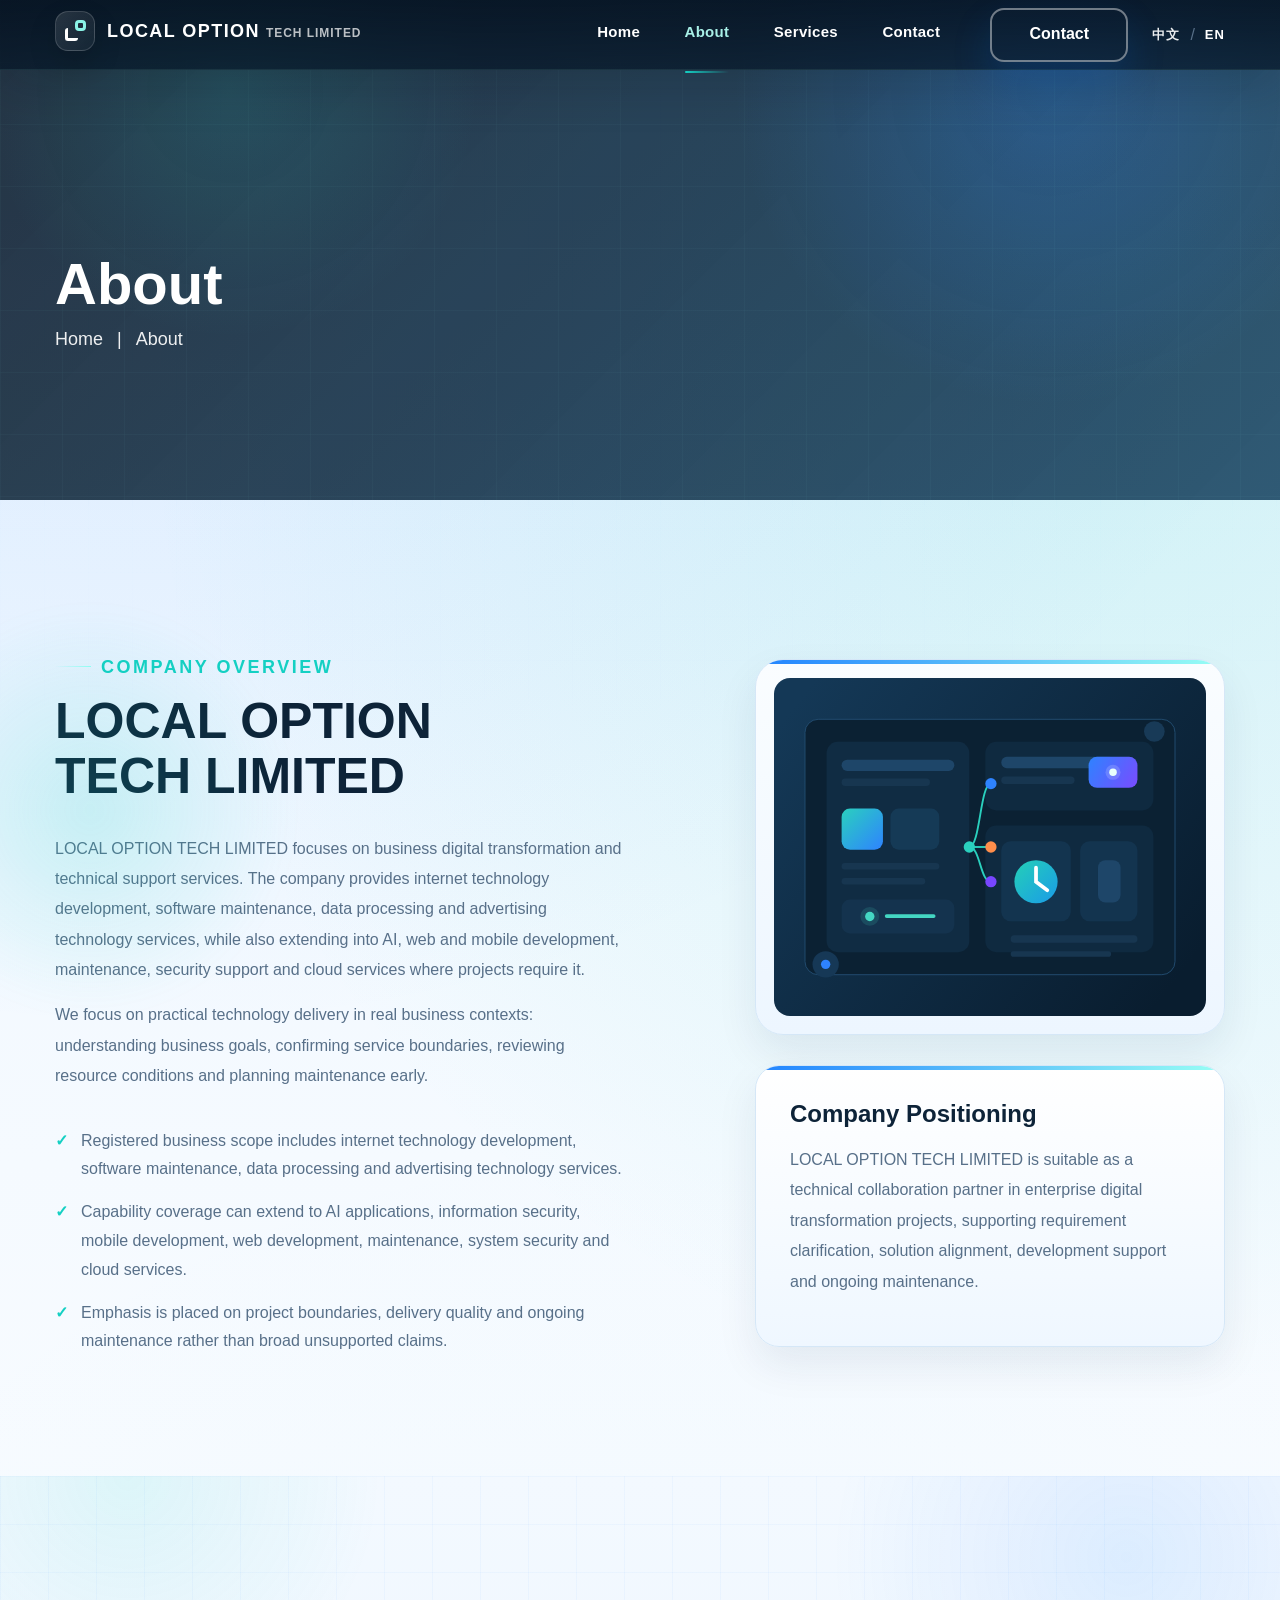
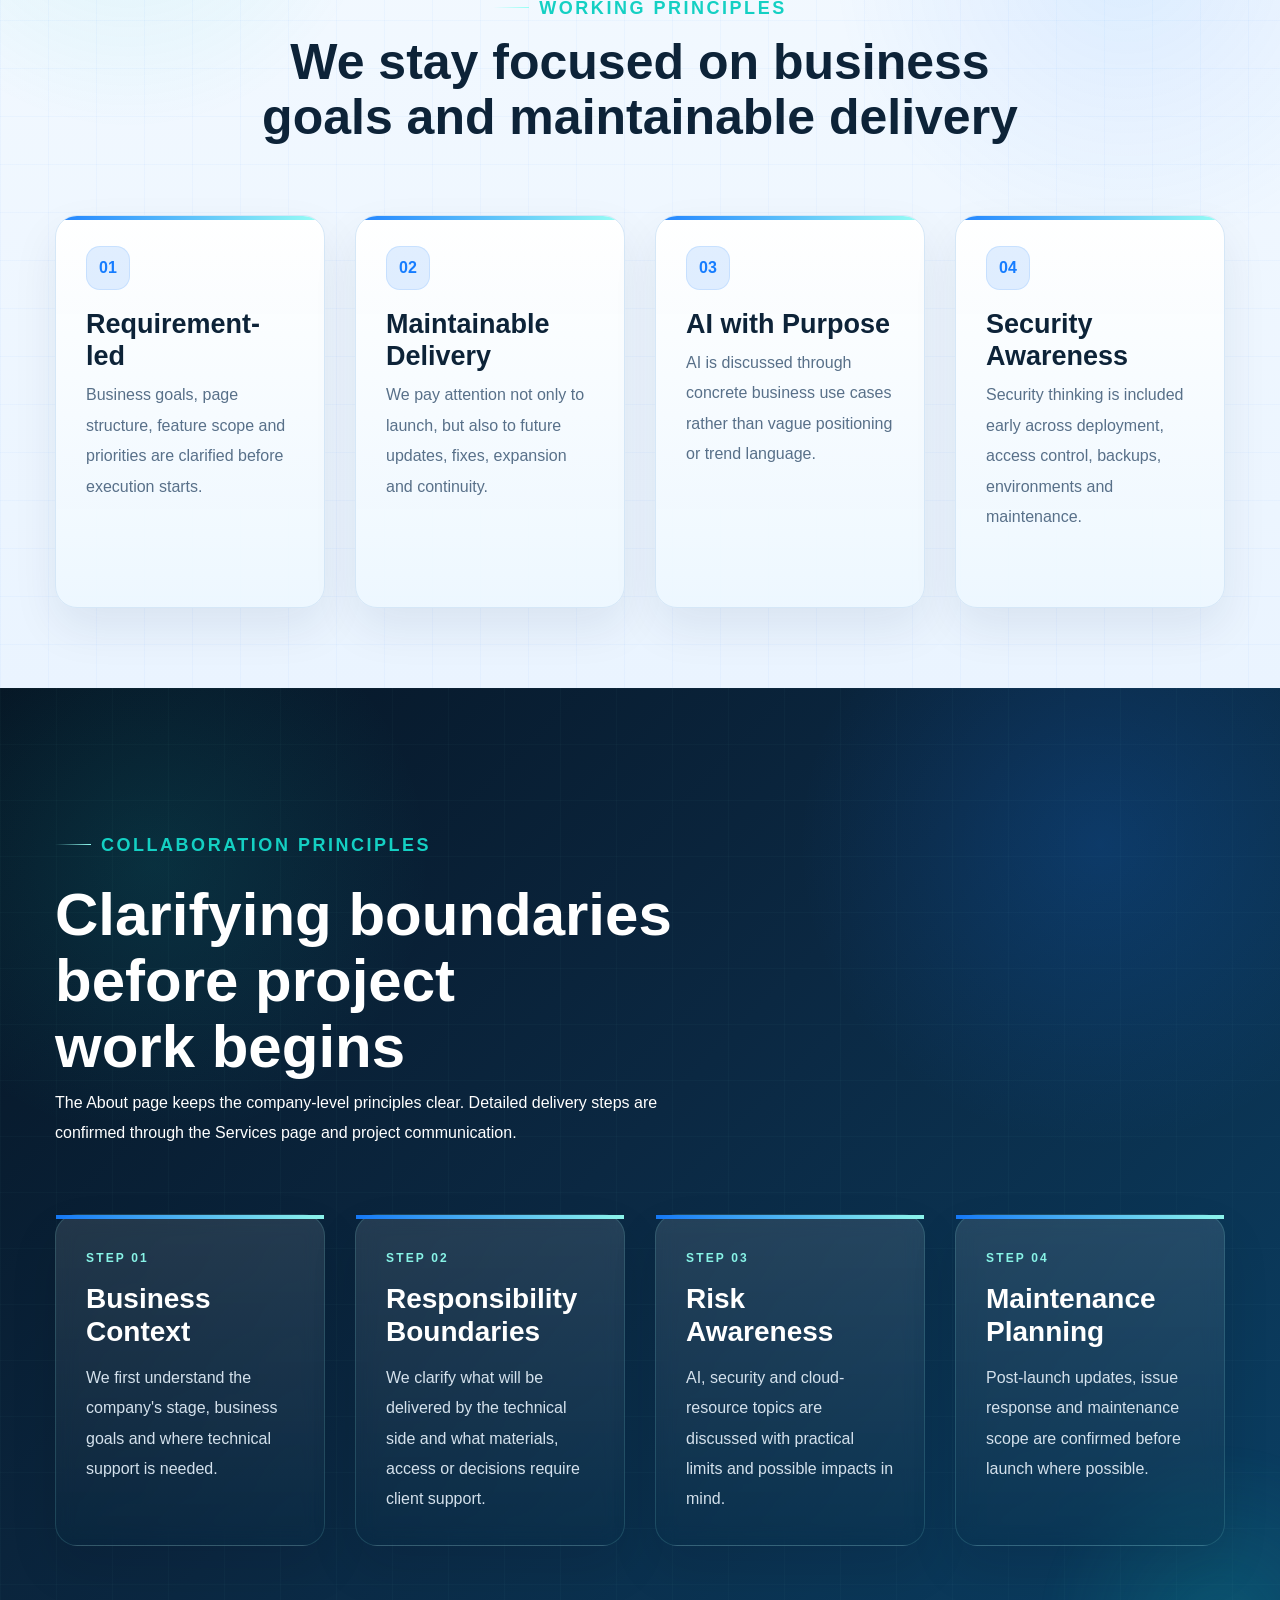
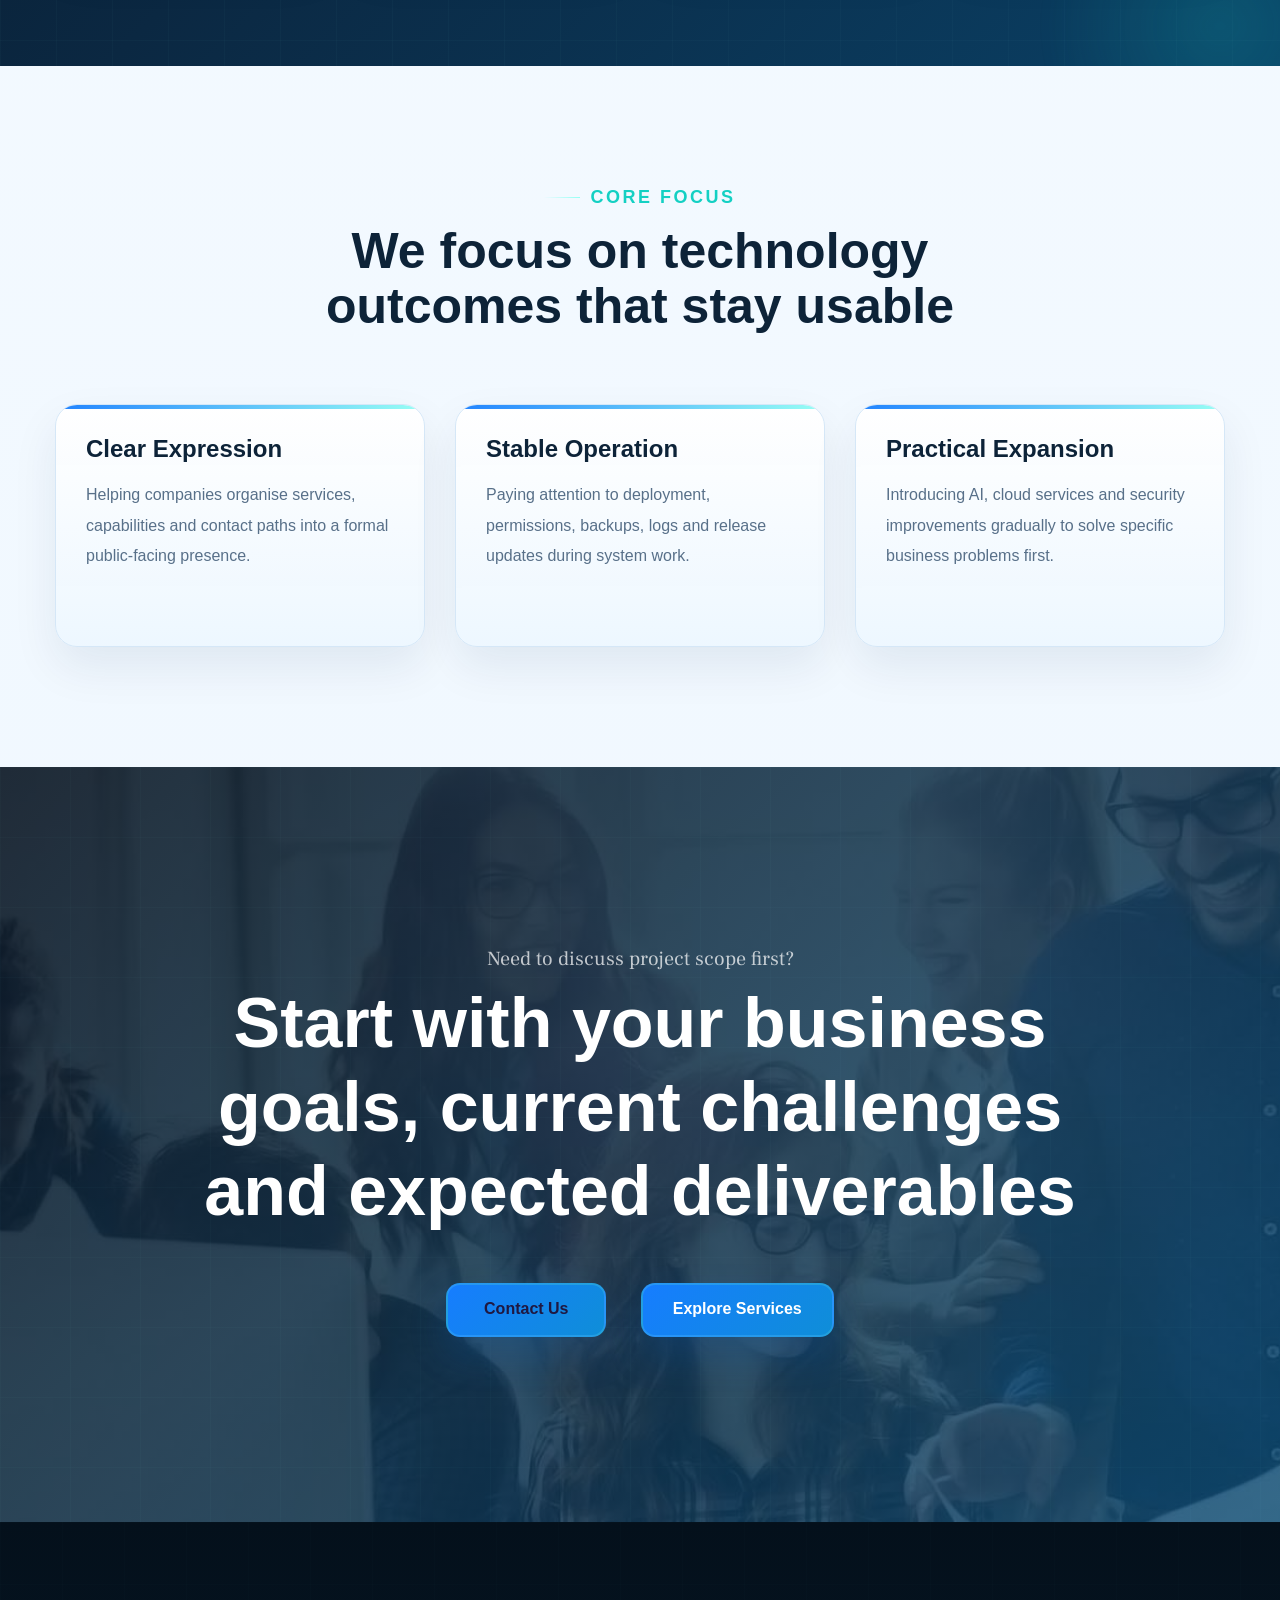
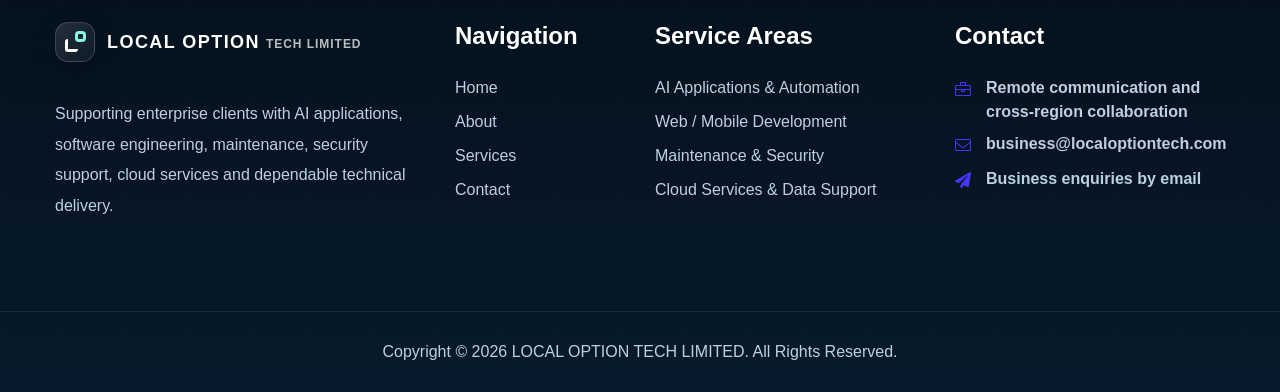
==== commit 9a43163c: "update" ====
--- a/about-en.html
+++ b/about-en.html
@@ -248,7 +248,7 @@
             <section class="services__area lot-service-summary pt-115 pb-80">
                 <div class="container">
                     <div class="row">
-                        <div class="col-xl-8 offset-xl-2 col-lg-10 offset-lg-1">
+                        <div class="col-xl-10 offset-xl-1 col-lg-12">
                             <div class="section__title section__title-3 text-center mb-70">
                                 <span>Working Principles</span>
                                 <h2>We stay focused on business goals and maintainable delivery</h2>
@@ -338,7 +338,7 @@
             <section class="about__area pt-115 pb-120">
                 <div class="container">
                     <div class="row">
-                        <div class="col-xl-8 offset-xl-2 col-lg-10 offset-lg-1">
+                        <div class="col-xl-10 offset-xl-1 col-lg-12">
                             <div class="section__title section__title-3 text-center mb-70">
                                 <span>Core Focus</span>
                                 <h2>We focus on technology outcomes that stay usable</h2>
--- a/assets/css/custom.css
+++ b/assets/css/custom.css
@@ -12,6 +12,19 @@
   --lot-white: #ffffff;
 }
 
+html,
+body {
+  max-width: 100%;
+  overflow-x: clip;
+}
+
+@supports not (overflow-x: clip) {
+  html,
+  body {
+    overflow-x: hidden;
+  }
+}
+
 body,
 p,
 a,
@@ -35,7 +48,8 @@
     "Microsoft YaHei", "Noto Sans SC", sans-serif;
   color: var(--lot-heading);
   font-weight: 700;
-  letter-spacing: -0.02em;
+  letter-spacing: 0;
+  text-wrap: balance;
 }
 
 body {
@@ -87,6 +101,11 @@
 p {
   color: var(--lot-text);
   line-height: 1.9;
+}
+
+img,
+svg {
+  max-width: 100%;
 }
 
 *::selection {
@@ -159,6 +178,28 @@
   width: 36px;
   height: 1px;
   background: linear-gradient(90deg, transparent 0%, var(--lot-cyan) 100%);
+}
+
+.section__title h1,
+.section__title h2,
+.section__title-2 h2,
+.section__title-3 h2,
+.section-title h2,
+.lot-signal-head h2,
+.page__title-content h2,
+.page__title-content h3,
+.cta__content h1 {
+  text-wrap: balance;
+  overflow-wrap: normal;
+}
+
+.section__title.text-center h2,
+.section__title-2.text-center h2,
+.section__title-3.text-center h2,
+.section-title.text-center h2 {
+  max-width: 980px;
+  margin-right: auto;
+  margin-left: auto;
 }
 
 .header__area.header__transparent {
@@ -399,6 +440,31 @@
   color: var(--lot-blue);
 }
 
+.sidebar__area {
+  right: 0;
+  width: min(320px, calc(100vw - 28px));
+  max-width: calc(100vw - 28px);
+  overflow-x: hidden;
+  clip-path: inset(0 0 0 100%);
+  opacity: 0;
+  pointer-events: none;
+  visibility: hidden;
+}
+
+.sidebar__area.sidebar-opened {
+  clip-path: inset(0);
+  opacity: 1;
+  pointer-events: auto;
+  visibility: visible;
+}
+
+.sidebar__wrapper,
+.sidebar__content,
+.sidebar__tab,
+.mobile-menu {
+  min-width: 0;
+}
+
 .sidebar__tab .nav-link {
   text-transform: none;
 }
@@ -425,6 +491,10 @@
 
 .lot-sidebar-list .icon {
   color: var(--lot-teal);
+}
+
+.lot-mobile-break {
+  display: none;
 }
 
 .lot-hero {
@@ -481,6 +551,14 @@
   font-weight: 700;
   letter-spacing: 0.16em;
   text-transform: uppercase;
+}
+
+.lot-hero .hero__content .lot-mobile-break {
+  display: none;
+}
+
+.lot-hero .hero__content .lot-mobile-separator {
+  display: inline;
 }
 
 .lot-hero .hero__content h1 {
@@ -1002,6 +1080,7 @@
 
 .lot-process-area {
   position: relative;
+  overflow: hidden;
   background:
     radial-gradient(circle at 12% 18%, rgba(20, 208, 195, 0.12), transparent 20%),
     radial-gradient(circle at 86% 16%, rgba(22, 125, 255, 0.18), transparent 22%),
@@ -1366,6 +1445,30 @@
 }
 
 @media (max-width: 991px) {
+  .main-menu {
+    display: none;
+  }
+
+  .header__bottom-right {
+    width: 100%;
+    justify-content: flex-end !important;
+  }
+
+  .sidebar__menu {
+    display: flex !important;
+    align-items: center;
+    justify-content: flex-end;
+    margin-left: auto;
+    opacity: 1 !important;
+    visibility: visible !important;
+  }
+
+  .sidebar-toggle-btn {
+    display: block;
+    opacity: 1 !important;
+    visibility: visible !important;
+  }
+
   .lot-hero {
     min-height: auto;
     padding: 180px 0 90px;
@@ -1461,6 +1564,47 @@
 }
 
 @media (max-width: 575px) {
+  .header__bottom .row > [class*="col-"]:first-child {
+    flex: 0 0 70%;
+    max-width: 70%;
+  }
+
+  .header__bottom .row > [class*="col-"]:last-child {
+    flex: 0 0 30%;
+    max-width: 30%;
+  }
+
+  .header__bottom .container {
+    position: relative;
+  }
+
+  .header__bottom .container::after {
+    position: absolute;
+    top: 50%;
+    right: 16px;
+    display: block;
+    width: 26px;
+    height: 18px;
+    content: "";
+    background:
+      linear-gradient(var(--lot-white), var(--lot-white)) 0 0 / 26px 2px no-repeat,
+      linear-gradient(var(--lot-white), var(--lot-white)) 0 8px / 26px 2px no-repeat,
+      linear-gradient(var(--lot-white), var(--lot-white)) 0 16px / 26px 2px no-repeat;
+    pointer-events: none;
+    transform: translateY(-50%);
+    z-index: 10;
+  }
+
+  .header__bottom .sidebar__menu {
+    position: absolute;
+    top: 50%;
+    right: 16px;
+    width: 32px;
+    height: 32px;
+    z-index: 5;
+    transform: translateY(-50%);
+  }
+
   .lot-brand-link {
     gap: 8px;
   }
@@ -1496,6 +1640,26 @@
     letter-spacing: 0.05em;
   }
 
+  .header__bottom .lot-brand-link {
+    max-width: 100%;
+  }
+
+  .header__bottom .lot-brand-subtitle {
+    display: none;
+  }
+
+  .sidebar-toggle-btn {
+    margin-left: 0;
+    width: 32px;
+    height: 28px;
+  }
+
+  .sidebar-toggle-btn .line {
+    width: 26px;
+    height: 2px;
+    margin: 5px auto;
+  }
+
   .lot-signal-band {
     margin-top: -18px;
   }
@@ -1506,7 +1670,25 @@
   }
 
   .lot-hero .hero__content h1 {
-    font-size: 34px;
+    font-size: 31px;
+    line-height: 1.18;
+  }
+
+  .lot-hero .hero__content span {
+    display: block;
+    max-width: 100%;
+    font-size: 12px;
+    line-height: 1.75;
+    letter-spacing: 0.08em;
+    white-space: normal;
+  }
+
+  .lot-hero .hero__content .lot-mobile-break {
+    display: inline;
+  }
+
+  .lot-hero .hero__content .lot-mobile-separator {
+    display: none;
   }
 
   .page__title-content h2,
